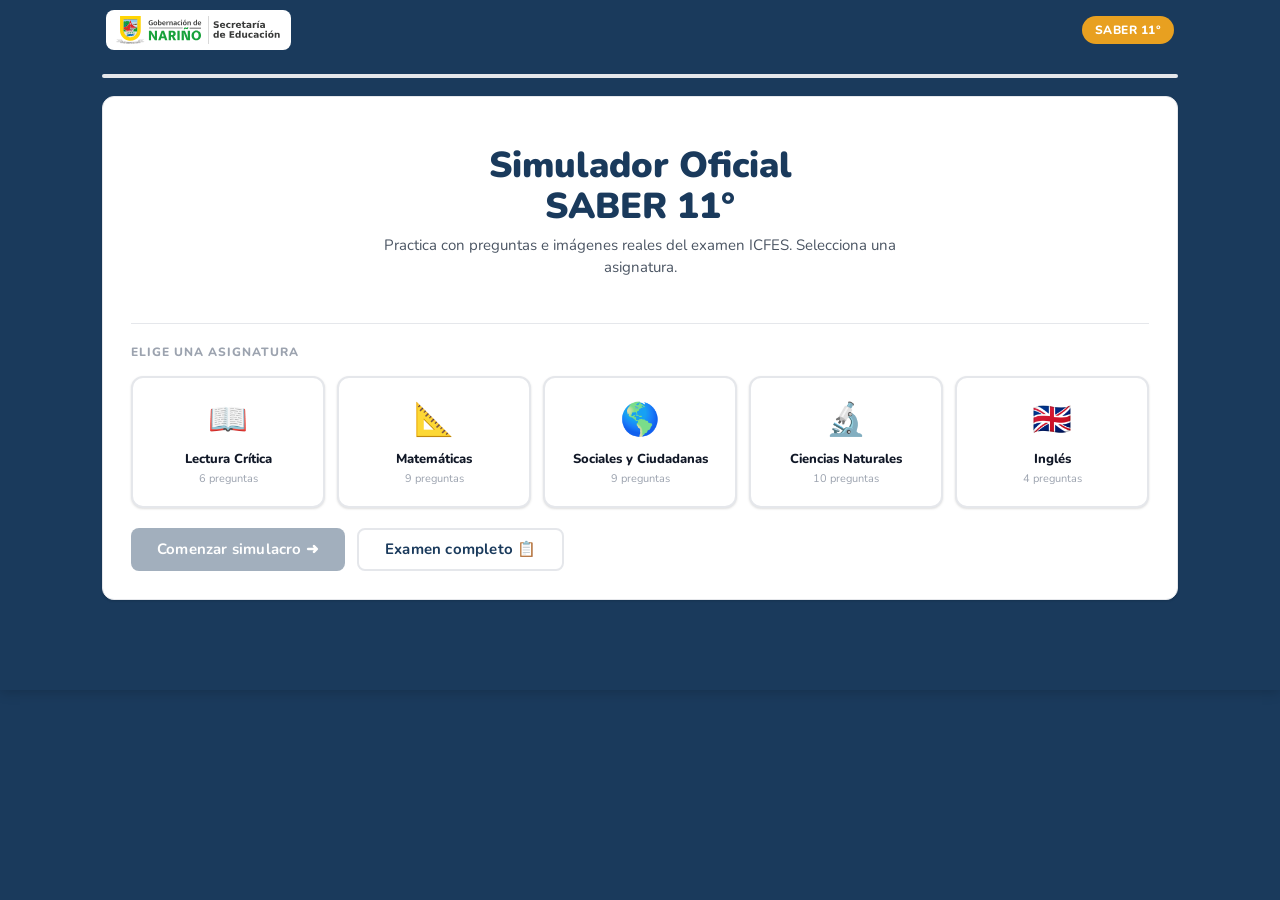
==== saber11-2017/index.html @ 158a78f6 "se adiciona landing page" ====
<!DOCTYPE html>
<html lang="es">
<head>
<meta charset="UTF-8">
<meta name="viewport" content="width=device-width,initial-scale=1.0">
<meta name="theme-color" content="#1a3a5c">
<meta name="description" content="Simulador SABER 11 - Secretaría de Educación de Nariño">
<meta name="apple-mobile-web-app-capable" content="yes">
<meta name="apple-mobile-web-app-title" content="SABER 11 Nariño">
<link rel="manifest" href="manifest.json">
<link rel="apple-touch-icon" href="icon-192.png">
<title>Simulador SABER 11° · Nariño</title>
<link rel="preconnect" href="https://fonts.googleapis.com">
<link href="https://fonts.googleapis.com/css2?family=Nunito:wght@400;600;700;800;900&family=Space+Mono:wght@400;700&display=swap" rel="stylesheet">
<style>
/* ── Variables de diseño ── */
:root{
  --bg:#f6f8fa;
  --surface:#ffffff;
  --primary:#1a3a5c;
  --primary-lt:#e8eef5;
  --accent:#e8a020;
  --accent-lt:#fef3d7;
  --green:#1e8a4a;
  --green-lt:#d4f0e2;
  --red:#c0392b;
  --red-lt:#fde8e6;
  --purple:#5b3fa0;
  --purple-lt:#ede8ff;
  --text:#111827;
  --text-2:#4b5563;
  --text-3:#9ca3af;
  --border:#e5e7eb;
  --shadow-sm:0 1px 3px rgba(0,0,0,.08),0 1px 2px rgba(0,0,0,.06);
  --shadow-md:0 4px 12px rgba(0,0,0,.08),0 2px 4px rgba(0,0,0,.05);
  --shadow-lg:0 10px 30px rgba(0,0,0,.1),0 4px 8px rgba(0,0,0,.06);
  --r:12px;--r-sm:8px;--r-lg:16px;
}
/* ── Reset & base ── */
*{box-sizing:border-box;margin:0;padding:0}
html{background:var(--primary)}
body{font-family:'Nunito',sans-serif;background:var(--primary);color:var(--text);overflow-x:hidden;-webkit-font-smoothing:antialiased;min-height:100vh}

/* ── Header / nav ── */
.top-bar{background:var(--primary);padding:0;position:sticky;top:0;z-index:100;box-shadow:0 2px 12px rgba(0,0,0,.18)}
.top-inner{display:flex;align-items:center;justify-content:space-between;padding:10px 16px;max-width:1100px;margin:0 auto}
.logo-gov{display:flex;align-items:center}
.sed-logo-wrap{background:#fff;border-radius:var(--r-sm);padding:5px 10px;display:flex;align-items:center;height:40px}
.sed-logo{height:28px;width:auto;flex-shrink:0;display:block}
@media(max-width:480px){.sed-logo{height:24px}.sed-logo-wrap{padding:4px 8px;height:36px}.escudo-icon{height:28px}}
.escudo-icon{height:36px;width:auto;flex-shrink:0;display:block}

/* ── Área principal ── */
.app{max-width:1100px;margin:0 auto;padding:14px 12px 70px}
.screen{display:none;animation:fadeUp .3s ease}
.screen.active{display:block}
@keyframes fadeUp{from{opacity:0;transform:translateY(10px)}to{opacity:1;transform:translateY(0)}}

/* ── Tarjetas ── */
.card{background:var(--surface);border-radius:var(--r);padding:16px;margin-bottom:12px;box-shadow:var(--shadow-sm);border:1px solid var(--border)}

/* Escala en pantallas grandes */
@media(min-width:768px){
  .app-inner{padding:20px 24px 80px}
  .card{padding:24px;margin-bottom:16px}
}
@media(min-width:1024px){
  .app-inner{padding:28px 32px 90px}
  .card{padding:28px;margin-bottom:20px}
}

/* ── Hero inicio ── */
.home-hero{text-align:center;padding:12px 4px 16px}
.home-hero h1{font-size:clamp(20px,4vw,36px);font-weight:900;color:var(--primary);line-height:1.15;margin-bottom:6px}
.home-hero p{color:var(--text-2);font-size:clamp(13px,1.5vw,15px);line-height:1.5;max-width:520px;margin:0 auto}

/* ── Grid materias ── */
.subject-grid{display:grid;grid-template-columns:repeat(auto-fill,minmax(140px,1fr));gap:8px;margin-bottom:16px}
.subj-card{background:var(--surface);border:2px solid var(--border);border-radius:var(--r);padding:12px 10px;text-align:center;cursor:pointer;transition:all .2s ease;box-shadow:var(--shadow-sm)}
.subj-card:hover{transform:translateY(-2px);box-shadow:var(--shadow-md);border-color:#c5cdd8}
.subj-card.active-subj{border-width:2px;transform:translateY(-2px);box-shadow:var(--shadow-md)}
.subj-icon{font-size:26px;margin-bottom:6px;display:block}
.subj-name{font-size:12px;font-weight:800;color:var(--text);line-height:1.3}
.subj-count{font-size:11px;color:var(--text-3);margin-top:3px}
.s-lc.active-subj{border-color:#7c5cbf;background:var(--purple-lt)}
.s-mat.active-subj{border-color:#1a3a5c;background:var(--primary-lt)}
.s-soc.active-subj{border-color:#c07010;background:var(--accent-lt)}
.s-cn.active-subj{border-color:#1e8a4a;background:var(--green-lt)}
.s-ing.active-subj{border-color:#c0392b;background:var(--red-lt)}
@media(min-width:768px){
  .home-hero{padding:20px 8px 24px}
  .subject-grid{grid-template-columns:repeat(5,1fr);gap:12px;margin-bottom:20px}
  .subj-card{padding:20px 14px}
  .subj-icon{font-size:32px;margin-bottom:10px}
  .subj-name{font-size:13px}
}

/* ── Botones ── */
.btn{display:inline-flex;align-items:center;gap:7px;font-family:'Nunito',sans-serif;font-size:14px;font-weight:700;padding:10px 20px;border-radius:var(--r-sm);border:none;cursor:pointer;transition:all .18s;letter-spacing:.2px;line-height:1}
.btn-primary{background:var(--primary);color:#fff;box-shadow:0 2px 8px rgba(26,58,92,.25)}
.btn-primary:hover{background:#1f4570;transform:translateY(-1px);box-shadow:0 5px 16px rgba(26,58,92,.3)}
.btn-accent{background:var(--accent);color:#fff}
.btn-accent:hover{background:#d4911a;transform:translateY(-1px)}
.btn-outline{background:var(--surface);color:var(--primary);border:2px solid var(--border)}
.btn-outline:hover{border-color:var(--primary);background:var(--primary-lt)}
.btn:disabled{opacity:.4;cursor:not-allowed;transform:none!important;box-shadow:none!important}
.actions{display:flex;gap:8px;flex-wrap:wrap;margin-top:6px}
@media(min-width:768px){
  .btn{font-size:15px;padding:12px 26px}
  .actions{gap:12px;margin-top:10px}
}
@media(max-width:500px){.btn{width:100%;justify-content:center}.actions{flex-direction:column}}

/* ── Badge ── */
.badge-saber{background:var(--accent);color:#fff;font-size:12px;font-weight:800;padding:6px 13px;border-radius:20px;white-space:nowrap;letter-spacing:.5px;border:none}

/* ── Barra de progreso ── */
.prog-wrap{background:var(--border);border-radius:4px;height:4px;margin-bottom:14px;overflow:hidden}
.prog-fill{height:100%;background:linear-gradient(90deg,var(--accent),#f7d070);border-radius:4px;transition:width .5s ease}

/* ── Stepper dots ── */
.stepper{display:flex;gap:4px;margin-bottom:14px;align-items:center}
.step-dot{flex:1;height:3px;border-radius:2px;background:var(--border);transition:all .3s}
.step-dot.done{background:var(--green)}
.step-dot.current{background:var(--accent)}

/* ── Pregunta ── */
.q-meta{display:flex;align-items:center;gap:8px;margin-bottom:10px;flex-wrap:wrap}
.q-subject-tag{font-size:10px;font-weight:800;padding:3px 10px;border-radius:20px;text-transform:uppercase;letter-spacing:.6px}
.tag-lc{background:var(--purple-lt);color:var(--purple)}
.tag-mat{background:var(--primary-lt);color:var(--primary)}
.tag-soc{background:var(--accent-lt);color:#9a6010}
.tag-cn{background:var(--green-lt);color:var(--green)}
.tag-ing{background:var(--red-lt);color:var(--red)}
.q-num{font-family:'Space Mono',monospace;font-size:11px;color:var(--text-3)}
.q-context{background:#f9fafb;border-left:3px solid var(--accent);border-radius:0 var(--r-sm) var(--r-sm) 0;padding:10px 14px;margin-bottom:12px;font-size:13px;line-height:1.6;color:var(--text)}
.q-text{font-size:15px;font-weight:700;line-height:1.5;margin-bottom:14px;color:var(--text)}
@media(min-width:768px){
  .q-meta{margin-bottom:14px}
  .q-context{padding:14px 18px;margin-bottom:16px;font-size:14px}
  .q-text{font-size:16px;margin-bottom:18px}
}

/* ── Figuras / imágenes ── */
.q-figure{margin:10px 0;text-align:center}
.q-figure img{max-width:100%;border-radius:var(--r-sm);border:1px solid var(--border);display:block;margin:0 auto;background:#fff}
.q-figure figcaption{font-size:11px;color:var(--text-3);margin-top:4px;font-style:italic}
.q-img{max-width:100%;width:100%;border-radius:var(--r-sm);border:1px solid var(--border);display:block;background:#fff}
.q-img-half{max-width:100%;width:auto;max-height:240px;border-radius:var(--r-sm);border:1px solid var(--border);margin:6px auto;display:block;background:#fff}
.img-block{text-align:center;margin:8px 0}

/* ── Opciones ── */
.opts{display:grid;gap:7px;margin-bottom:14px}
.opt{display:flex;align-items:center;gap:11px;background:var(--surface);border:2px solid var(--border);border-radius:var(--r);padding:11px 13px;cursor:pointer;transition:all .18s;text-align:left;width:100%;font-family:'Nunito',sans-serif;font-size:14px;font-weight:600;color:var(--text);line-height:1.4}
.opt:hover:not(:disabled){border-color:#93adc8;background:var(--primary-lt);transform:translateX(2px)}
.opt.selected{border-color:var(--primary);background:var(--primary-lt)}
.opt.correct{border-color:var(--green)!important;background:var(--green-lt)!important}
.opt.wrong{border-color:var(--red)!important;background:var(--red-lt)!important}
.opt:disabled{cursor:default}
.opt-letter{width:26px;height:26px;min-width:26px;border-radius:var(--r-sm);background:var(--border);display:flex;align-items:center;justify-content:center;font-family:'Space Mono',monospace;font-size:11px;font-weight:700;color:var(--text-2);transition:all .18s;flex-shrink:0}
.opt.selected .opt-letter{background:var(--primary);color:#fff}
.opt.correct .opt-letter{background:var(--green);color:#fff}
.opt.wrong .opt-letter{background:var(--red);color:#fff}
.opt-img{max-width:100%;max-height:140px;border-radius:6px;margin-top:5px;display:block}
@media(min-width:768px){
  .opts{gap:9px;margin-bottom:18px}
  .opt{padding:13px 16px;font-size:15px}
  .opt-letter{width:28px;height:28px;min-width:28px}
}

/* ── Feedback ── */
.feedback{border-radius:var(--r);padding:11px 14px;margin-bottom:12px;display:none;animation:fadeUp .3s ease}
.feedback.show{display:flex;gap:10px;align-items:flex-start}
.fb-correct{background:var(--green-lt);border:1px solid rgba(30,138,74,.25)}
.fb-wrong{background:var(--red-lt);border:1px solid rgba(192,57,43,.25)}
.fb-icon{font-size:20px;flex-shrink:0}
.fb-content h3{font-size:13px;font-weight:800;margin-bottom:2px}
.fb-correct h3{color:var(--green)}
.fb-wrong h3{color:var(--red)}
.fb-content p{font-size:12px;line-height:1.5;color:var(--text-2)}
.hint-btn{background:none;border:1px dashed rgba(232,160,32,.6);color:#b87d14;font-family:'Nunito',sans-serif;font-size:12px;font-weight:700;padding:7px 14px;border-radius:var(--r-sm);cursor:pointer;transition:all .2s;margin-bottom:10px}
.hint-btn:hover{background:rgba(232,160,32,.1);border-style:solid}
.hint-box{background:var(--accent-lt);border:1px solid rgba(232,160,32,.35);border-radius:var(--r-sm);padding:10px 13px;font-size:12px;color:#7a5010;line-height:1.5;margin-bottom:10px;display:none}
.hint-box.show{display:block;animation:fadeUp .3s ease}

/* ── Pantalla de resultados ── */
.result-header{background:var(--primary);border-radius:var(--r);padding:20px;text-align:center;color:#fff;margin-bottom:12px;position:relative;overflow:hidden}
.result-header::after{content:'';position:absolute;inset:0;background:radial-gradient(circle at 70% 20%,rgba(255,255,255,.07),transparent 60%);pointer-events:none}
.result-header h2{font-size:19px;font-weight:900;margin-bottom:4px}
.result-header p{opacity:.75;font-size:13px}
.global-score{background:rgba(255,255,255,.1);border-radius:var(--r-sm);padding:14px 20px;margin-top:12px;display:inline-block;min-width:160px;max-width:100%;border:1px solid rgba(255,255,255,.15)}
.global-score .pts{font-family:'Space Mono',monospace;font-size:clamp(28px,8vw,40px);font-weight:700;color:#fff;display:block;line-height:1;word-break:break-all}
.global-score .pts-label{font-size:10px;color:rgba(255,255,255,.65);text-transform:uppercase;letter-spacing:1.2px;margin-top:3px;display:block}
.score-table{width:100%;border-collapse:collapse;margin-bottom:0}
.score-table th{font-size:10px;text-transform:uppercase;letter-spacing:.5px;color:var(--text-3);padding:8px 10px;text-align:left;border-bottom:2px solid var(--border)}
.score-table td{padding:9px 10px;border-bottom:1px solid var(--border);font-size:13px}
.score-table tr:last-child td{border-bottom:none}
.score-bar-wrap{background:var(--border);border-radius:4px;height:6px;width:100%;overflow:hidden}
.score-bar{height:100%;border-radius:4px;transition:width 1s ease}
.level-pill{font-size:10px;font-weight:800;padding:3px 9px;border-radius:20px;display:inline-block;white-space:nowrap}
.lv1{background:var(--red-lt);color:var(--red)}
.lv2{background:var(--accent-lt);color:#8a5010}
.lv3{background:var(--green-lt);color:var(--green)}
.lv4{background:var(--primary-lt);color:var(--primary)}
.subj-result-card{background:var(--surface);border-radius:var(--r);padding:14px;margin-bottom:8px;box-shadow:var(--shadow-sm);border:1px solid var(--border);overflow:hidden}
.subj-result-header{display:flex;align-items:flex-start;gap:10px;margin-bottom:10px;flex-wrap:wrap}
.subj-result-icon{font-size:22px;flex-shrink:0}
.subj-result-title{font-size:14px;font-weight:800;color:var(--text)}
.subj-result-score{font-family:'Space Mono',monospace;font-size:20px;font-weight:700;margin-left:auto;flex-shrink:0;white-space:nowrap}
.competency-list{list-style:none;padding:0}
.competency-list li{font-size:12px;color:var(--text-2);padding:3px 0;padding-left:16px;position:relative;line-height:1.4}
.competency-list li::before{content:'✓';position:absolute;left:0;color:var(--green);font-weight:700}
.percentile-section{margin-top:8px}
.percentile-bar-wrap{position:relative;height:18px;background:var(--border);border-radius:9px;overflow:hidden;margin:5px 0}
.percentile-fill{height:100%;background:linear-gradient(90deg,var(--accent),#f7d070);border-radius:9px;transition:width 1.2s ease}
.percentile-label{font-family:'Space Mono',monospace;font-size:10px;color:var(--text-3);text-align:right;margin-top:2px}

/* ── Pantalla intro materia ── */
.subj-intro{text-align:center;padding:14px 0}
.subj-intro .big-icon{font-size:48px;display:block;margin-bottom:10px;animation:bounce 2s ease-in-out infinite}
@keyframes bounce{0%,100%{transform:translateY(0)}50%{transform:translateY(-6px)}}
.subj-intro h2{font-size:20px;font-weight:900;color:var(--primary);margin-bottom:6px}
.subj-intro p{color:var(--text-2);font-size:14px;line-height:1.55;max-width:440px;margin:0 auto 16px}
.info-chips{display:flex;gap:6px;justify-content:center;flex-wrap:wrap;margin-bottom:16px}
.chip{background:var(--bg);border:1px solid var(--border);border-radius:20px;padding:4px 11px;font-size:11px;font-weight:700;color:var(--primary)}

/* ── Modal confirmación ── */
.modal-overlay{position:fixed;inset:0;background:rgba(0,0,0,.5);z-index:10000;display:none;align-items:center;justify-content:center;padding:20px}
.modal-overlay.show{display:flex}
.modal-box{background:var(--surface);border-radius:var(--r-lg);padding:28px 24px;max-width:360px;width:100%;box-shadow:var(--shadow-lg);text-align:center;animation:fadeUp .25s ease}
.modal-box h3{font-size:18px;font-weight:900;color:var(--text);margin-bottom:8px}
.modal-box p{font-size:14px;color:var(--text-2);line-height:1.55;margin-bottom:24px}
.modal-actions{display:flex;gap:10px;justify-content:center}
.modal-actions .btn{flex:1}
.confetti-piece{position:fixed;pointer-events:none;z-index:9999;animation:confettiFall linear forwards}
@keyframes confettiFall{0%{opacity:1;transform:translateY(-10px) rotate(0deg)}100%{opacity:0;transform:translateY(100vh) rotate(720deg)}}

/* ── Responsive ── */
@media(max-width:600px){
  .subject-grid{grid-template-columns:1fr 1fr}
  .score-table td:nth-child(3){display:none}
}
@media(min-width:768px){
  .subj-intro{padding:28px 0}
  .subj-intro .big-icon{font-size:60px;margin-bottom:14px}
  .subj-intro h2{font-size:24px}
  .subj-intro p{font-size:15px;margin-bottom:24px}
  .info-chips{margin-bottom:24px}
  .result-header{padding:28px;margin-bottom:16px}
  .result-header h2{font-size:22px}
  .global-score{padding:18px 24px;margin-top:16px}
  .global-score .pts{font-size:48px}
  .subj-result-card{padding:18px;margin-bottom:12px}
  .score-table th{padding:10px 12px}
  .score-table td{padding:11px 12px;font-size:14px}
  .feedback{padding:14px 18px;margin-bottom:14px}
  .prog-wrap{margin-bottom:18px}
  .stepper{margin-bottom:18px}
}
</style>
</head>
<body>

<div class="top-bar">
  <div class="top-inner">
    <div class="logo-gov">
      <a href="../index.html" title="Volver al portal" style="text-decoration:none;display:flex"><div class="sed-logo-wrap"><svg class="sed-logo" viewBox="0 0 205.77 34.98" xmlns="http://www.w3.org/2000/svg">
  <defs id="defs961">
    <style id="style953">
      .cls-1, .cls-2, .cls-3, .cls-4, .cls-5, .cls-6, .cls-7, .cls-8, .cls-9, .cls-10, .cls-11, .cls-12, .cls-13, .cls-14, .cls-15, .cls-16, .cls-17, .cls-18, .cls-19, .cls-20, .cls-21, .cls-22, .cls-23, .cls-24, .cls-25 {
        stroke-width: 0px;
      }

      .cls-1, .cls-6, .cls-8, .cls-11, .cls-14, .cls-15, .cls-19, .cls-21, .cls-23, .cls-24 {
        fill-rule: evenodd;
      }

      .cls-1, .cls-17 {
        fill: #e5e5e4;
      }

      .cls-2, .cls-11 {
        fill: #010101;
      }

      .cls-3, .cls-14 {
        fill: #ffd504;
      }

      .cls-4 {
        fill: #e52327;
      }

      .cls-5, .cls-21 {
        fill: #714e26;
      }

      .cls-6, .cls-12 {
        fill: #18a13b;
      }

      .cls-7 {
        fill: none;
      }

      .cls-8, .cls-22 {
        fill: #eeeded;
      }

      .cls-9 {
        fill: #b3b2b2;
      }

      .cls-26 {
        clip-path: url(#clippath-1);
      }

      .cls-10 {
        fill: #3d3d3b;
      }

      .cls-13, .cls-27 {
        fill: #383938;
      }

      .cls-15 {
        fill: #fff;
      }

      .cls-28 {
        clip-path: url(#clippath);
      }

      .cls-16 {
        fill: #1e1e1c;
      }

      .cls-29 {
        isolation: isolate;
        opacity: .9;
      }

      .cls-18 {
        fill: #8fcaf0;
      }

      .cls-19 {
        fill: #dadada;
      }

      .cls-20 {
        fill: #585857;
      }

      .cls-27 {
        font-family: HindMadurai-SemiBold, 'Hind Madurai';
        font-size: 11.29px;
        font-weight: 600;
      }

      .cls-23, .cls-25 {
        fill: #0a72b9;
      }

      .cls-24 {
        fill: #996634;
      }
    </style>
    <clipPath id="clippath">
      <rect class="cls-7" x="16.5" y="10.86" width="0.090000004" height="0.1" id="rect955"></rect>
    </clipPath>
    <clipPath id="clippath-1">
      <rect class="cls-7" x="19.370001" y="10.91" width="0.090000004" height="0.1" id="rect958"></rect>
    </clipPath>
  </defs>
  <path id="rect963" class="cls-10" style="fill:#3d3d3b;stroke-width:0px" d="m 115.02,0.09 h 0.24 v 34.810001 h -0.24 z"></path>
  <g aria-label="Secretaría" transform="translate(121.21,14.86)" id="text967" class="cls-27" style="font-weight:600;font-size:11.29px;font-family:HindMadurai-SemiBold, 'Hind Madurai';fill:#383938">
    <path d="m 6.7640771,-7.9713574 v 1.7420117 Q 6.0860156,-6.5325439 5.4410303,-6.6868994 4.7960449,-6.8412549 4.2227246,-6.8412549 q -0.760752,0 -1.1245898,0.2094825 -0.3638379,0.2094824 -0.3638379,0.650498 0,0.3307617 0.2425586,0.5181934 0.2480712,0.1819189 0.8930566,0.3142236 l 0.904082,0.1819189 q 1.3726612,0.2756348 1.9514942,0.8379297 0.578833,0.5622949 0.578833,1.5986817 0,1.3616357 -0.8103662,2.02867183 -0.8048536,0.66152343 -2.4641748,0.66152343 -0.7828028,0 -1.5711182,-0.14884277 Q 1.6703467,-0.13781738 0.88203125,-0.42999023 V -2.2216162 q 0.78831545,0.4189648 1.52150385,0.63396 0.7387012,0.2094824 1.4222754,0.2094824 0.6945996,0 1.0639502,-0.2315332 0.3693506,-0.2315332 0.3693506,-0.6615235 0,-0.3858886 -0.253584,-0.5953711 Q 4.757456,-3.076084 4.0077295,-3.2414648 L 3.1863379,-3.4233838 Q 1.9514941,-3.6879932 1.3781738,-4.2668262 0.81036621,-4.8456592 0.81036621,-5.8269189 q 0,-1.2293311 0.79382809,-1.8908545 0.7938282,-0.6615234 2.2822559,-0.6615234 0.6780615,0 1.3947119,0.1047412 0.7166504,0.099228 1.482915,0.3031982 z" id="path899"></path>
    <path d="m 15.242603,-3.1036475 v 0.562295 h -4.614126 q 0.07166,0.6945996 0.501655,1.0418994 0.42999,0.3472998 1.201767,0.3472998 0.622935,0 1.273433,-0.181919 0.656011,-0.1874316 1.345098,-0.5622949 v 1.52150392 q -0.700113,0.26460937 -1.400225,0.39691406 -0.700112,0.13781738 -1.400225,0.13781738 -1.675859,0 -2.6075044,-0.84895507 -0.9261328,-0.85446779 -0.9261328,-2.39250979 0,-1.5104785 0.9095947,-2.3759716 0.9151075,-0.8654932 2.5137895,-0.8654932 1.455351,0 2.326357,0.8765185 0.876519,0.8765186 0.876519,2.3428955 z m -2.028672,-0.6560107 q 0,-0.5622949 -0.330762,-0.904082 Q 12.55792,-5.01104 12.028701,-5.01104 q -0.57332,0 -0.931645,0.325249 -0.358326,0.3197363 -0.446529,0.9261328 z" id="path901"></path>
    <path d="m 21.725532,-5.9812744 v 1.609707 q -0.402427,-0.2756347 -0.810367,-0.4079394 -0.402426,-0.1323047 -0.837929,-0.1323047 -0.826905,0 -1.289971,0.4851172 -0.457554,0.4796045 -0.457554,1.3450976 0,0.8654932 0.457554,1.3506104 0.463066,0.4796045 1.289971,0.4796045 0.463066,0 0.876518,-0.1378174 0.418965,-0.1378174 0.771778,-0.4079395 v 1.61521976 q -0.463067,0.17089355 -0.942671,0.25358398 -0.474092,0.08820312 -0.953697,0.08820312 -1.670346,0 -2.613017,-0.85446777 -0.942671,-0.85998049 -0.942671,-2.38699709 0,-1.5270166 0.942671,-2.3814843 0.942671,-0.8599805 2.613017,-0.8599805 0.485118,0 0.953697,0.088203 0.474091,0.08269 0.942671,0.2535841 z" id="path903"></path>
    <path d="m 28.015516,-4.4928467 q -0.259096,-0.1212793 -0.518193,-0.1764062 -0.253584,-0.06064 -0.512681,-0.06064 -0.760752,0 -1.174204,0.4906299 -0.407939,0.4851172 -0.407939,1.3947119 V 0 h -1.973545 v -6.1742187 h 1.973545 v 1.0143359 q 0.380376,-0.6063965 0.871005,-0.8820312 0.496143,-0.2811475 1.18523,-0.2811475 0.09923,0 0.214995,0.011025 0.115767,0.00551 0.336274,0.033076 z" id="path905"></path>
    <path d="m 35.15997,-3.1036475 v 0.562295 h -4.614126 q 0.07167,0.6945996 0.501656,1.0418994 0.42999,0.3472998 1.201767,0.3472998 0.622935,0 1.273433,-0.181919 0.656011,-0.1874316 1.345098,-0.5622949 v 1.52150392 q -0.700113,0.26460937 -1.400225,0.39691406 -0.700112,0.13781738 -1.400225,0.13781738 -1.675859,0 -2.607504,-0.84895507 -0.926133,-0.85446779 -0.926133,-2.39250979 0,-1.5104785 0.909594,-2.3759716 0.915108,-0.8654932 2.513789,-0.8654932 1.455352,0 2.326358,0.8765185 0.876518,0.8765186 0.876518,2.3428955 z m -2.028671,-0.6560107 q 0,-0.5622949 -0.330762,-0.904082 -0.325249,-0.3472998 -0.854468,-0.3472998 -0.57332,0 -0.931645,0.325249 -0.358326,0.3197363 -0.446529,0.9261328 z" id="path907"></path>
    <path d="m 38.809374,-7.9272558 v 1.7530371 h 2.034185 v 1.41125 h -2.034185 v 2.6185302 q 0,0.4299903 0.170894,0.5843457 0.170893,0.1488428 0.678061,0.1488428 h 1.014336 V 0 H 38.980268 Q 37.811576,0 37.320946,-0.48511719 36.835829,-0.97574707 36.835829,-2.1444385 v -2.6185302 h -0.98126 v -1.41125 h 0.98126 v -1.7530371 z" id="path909"></path>
    <path d="m 44.818214,-2.7783984 q -0.617422,0 -0.931646,0.2094824 -0.30871,0.2094824 -0.30871,0.6174219 0,0.3748632 0.248071,0.5898584 0.253584,0.2094824 0.700112,0.2094824 0.556782,0 0.937158,-0.3969141 0.380376,-0.4024267 0.380376,-1.0033105 v -0.2260205 z m 3.015444,-0.7442139 V 0 h -1.990083 v -0.91510742 q -0.396914,0.56229492 -0.893056,0.8213916 -0.496143,0.25358398 -1.207281,0.25358398 -0.959209,0 -1.560092,-0.55678222 -0.595371,-0.56229492 -0.595371,-1.45535154 0,-1.086001 0.744213,-1.593169 0.749727,-0.5071679 2.348409,-0.5071679 h 1.163178 V -4.106958 q 0,-0.4685791 -0.36935,-0.6835742 -0.369351,-0.2205078 -1.152154,-0.2205078 -0.63396,0 -1.179716,0.126792 -0.545757,0.126792 -1.014336,0.3803759 v -1.5049658 q 0.63396,-0.1543554 1.273432,-0.2315332 0.639473,-0.08269 1.278946,-0.08269 1.670346,0 2.409047,0.6615234 0.744214,0.6560108 0.744214,2.1389254 z" id="path911"></path>
    <path d="m 54.255945,-4.4928467 q -0.259097,-0.1212793 -0.518193,-0.1764062 -0.253584,-0.06064 -0.512681,-0.06064 -0.760752,0 -1.174204,0.4906299 -0.407939,0.4851172 -0.407939,1.3947119 V 0 h -1.973545 v -6.1742187 h 1.973545 v 1.0143359 q 0.380376,-0.6063965 0.871005,-0.8820312 0.496143,-0.2811475 1.18523,-0.2811475 0.09923,0 0.214995,0.011025 0.115767,0.00551 0.336274,0.033076 z" id="path913"></path>
    <path d="m 55.237208,-6.1742187 h 1.973545 V 0 h -1.973545 z m 1.863291,-2.8555762 h 1.560093 l -2.034185,2.0727734 h -1.080488 z" id="path915"></path>
    <path d="m 61.874492,-2.7783984 q -0.617422,0 -0.931645,0.2094824 -0.308711,0.2094824 -0.308711,0.6174219 0,0.3748632 0.248071,0.5898584 0.253584,0.2094824 0.700112,0.2094824 0.556783,0 0.937159,-0.3969141 0.380375,-0.4024267 0.380375,-1.0033105 v -0.2260205 z m 3.015445,-0.7442139 V 0 h -1.990084 v -0.91510742 q -0.396914,0.56229492 -0.893056,0.8213916 -0.496143,0.25358398 -1.20728,0.25358398 -0.959209,0 -1.560093,-0.55678222 -0.595371,-0.56229492 -0.595371,-1.45535154 0,-1.086001 0.744214,-1.593169 0.749726,-0.5071679 2.348408,-0.5071679 h 1.163178 V -4.106958 q 0,-0.4685791 -0.36935,-0.6835742 Q 62.161152,-5.01104 61.37835,-5.01104 q -0.63396,0 -1.179717,0.126792 -0.545757,0.126792 -1.014336,0.3803759 v -1.5049658 q 0.63396,-0.1543554 1.273432,-0.2315332 0.639473,-0.08269 1.278946,-0.08269 1.670346,0 2.409048,0.6615234 0.744214,0.6560108 0.744214,2.1389254 z" id="path917"></path>
  </g>
  <g aria-label="de Educación" transform="translate(121.21,27.15)" id="text971" class="cls-27" style="font-weight:600;font-size:11.29px;font-family:HindMadurai-SemiBold, 'Hind Madurai';fill:#383938">
    <path d="M 5.1488574,-5.2701367 V -8.5777539 H 7.1334277 V 0 H 5.1488574 V -0.89305664 Q 4.740918,-0.3472998 4.2502881,-0.09371582 3.7596582,0.15986816 3.1146728,0.15986816 q -1.1411279,0 -1.8743164,-0.90408202 -0.73318843,-0.90959474 -0.73318843,-2.33738284 0,-1.4277881 0.73318843,-2.3318701 0.7331885,-0.9095947 1.8743164,-0.9095947 0.6394727,0 1.1301026,0.2590967 0.4961426,0.253584 0.904082,0.7938281 z m -1.3009961,3.9967041 q 0.63396,0 0.9647217,-0.4630664 0.3362744,-0.4630664 0.3362744,-1.3450977 0,-0.8820312 -0.3362744,-1.3450976 -0.3307617,-0.4630664 -0.9647217,-0.4630664 -0.6284472,0 -0.9647217,0.4630664 -0.3307617,0.4630664 -0.3307617,1.3450976 0,0.8820313 0.3307617,1.3450977 0.3362745,0.4630664 0.9647217,0.4630664 z" id="path920"></path>
    <path d="m 15.192989,-3.1036475 v 0.562295 h -4.614126 q 0.07166,0.6945996 0.501655,1.0418994 0.42999,0.3472998 1.201767,0.3472998 0.622935,0 1.273433,-0.181919 0.656011,-0.1874316 1.345098,-0.5622949 v 1.52150392 q -0.700113,0.26460937 -1.400225,0.39691406 -0.700112,0.13781738 -1.400224,0.13781738 -1.67586,0 -2.6075054,-0.84895507 -0.9261328,-0.85446779 -0.9261328,-2.39250979 0,-1.5104785 0.9095947,-2.3759716 0.9151075,-0.8654932 2.5137895,-0.8654932 1.455351,0 2.326357,0.8765185 0.876519,0.8765186 0.876519,2.3428955 z m -2.028672,-0.6560107 q 0,-0.5622949 -0.330762,-0.904082 -0.325249,-0.3472998 -0.854468,-0.3472998 -0.57332,0 -0.931645,0.325249 -0.358325,0.3197363 -0.446529,0.9261328 z" id="path922"></path>
    <path d="m 20.705683,-8.2304541 h 5.72769 v 1.6041944 h -3.605302 v 1.5325292 h 3.390307 v 1.6041944 h -3.390307 v 1.8853418 h 3.726582 V 0 h -5.84897 z" id="path924"></path>
    <path d="m 32.530415,-5.2701367 v -3.3076172 h 1.98457 V 0 h -1.98457 v -0.89305664 q -0.40794,0.54575684 -0.898569,0.79934082 -0.49063,0.25358398 -1.135616,0.25358398 -1.141128,0 -1.874316,-0.90408202 -0.733189,-0.90959474 -0.733189,-2.33738284 0,-1.4277881 0.733189,-2.3318701 0.733188,-0.9095947 1.874316,-0.9095947 0.639473,0 1.130103,0.2590967 0.496142,0.253584 0.904082,0.7938281 z m -1.300996,3.9967041 q 0.63396,0 0.964721,-0.4630664 0.336275,-0.4630664 0.336275,-1.3450977 0,-0.8820312 -0.336275,-1.3450976 -0.330761,-0.4630664 -0.964721,-0.4630664 -0.628447,0 -0.964722,0.4630664 -0.330762,0.4630664 -0.330762,1.3450976 0,0.8820313 0.330762,1.3450977 0.336275,0.4630664 0.964722,0.4630664 z" id="path926"></path>
    <path d="m 36.3452,-2.4035351 v -3.7706836 h 1.984571 v 0.6174218 q 0,0.5016553 -0.0055,1.2624073 -0.0055,0.7552392 -0.0055,1.0088232 0,0.7442139 0.03859,1.0749756 0.03859,0.325249 0.132305,0.4740918 0.121279,0.1929443 0.314223,0.2976855 0.198457,0.1047412 0.452041,0.1047412 0.617422,0 0.970235,-0.4740918 0.352812,-0.4740918 0.352812,-1.3175341 v -3.0485205 h 1.973545 V 0 H 40.57895 v -0.89305664 q -0.446528,0.54024414 -0.948183,0.79934082 -0.496143,0.25358398 -1.097027,0.25358398 -1.069463,0 -1.631757,-0.65601074 Q 36.3452,-1.1521533 36.3452,-2.4035351 Z" id="path928"></path>
    <path d="m 49.437852,-5.9812744 v 1.609707 q -0.402427,-0.2756347 -0.810366,-0.4079394 -0.402427,-0.1323047 -0.83793,-0.1323047 -0.826904,0 -1.289971,0.4851172 -0.457553,0.4796045 -0.457553,1.3450976 0,0.8654932 0.457553,1.3506104 0.463067,0.4796045 1.289971,0.4796045 0.463066,0 0.876519,-0.1378174 0.418964,-0.1378174 0.771777,-0.4079395 v 1.61521976 q -0.463067,0.17089355 -0.942671,0.25358398 -0.474092,0.08820312 -0.953696,0.08820312 -1.670347,0 -2.613018,-0.85446777 -0.942671,-0.85998049 -0.942671,-2.38699709 0,-1.5270166 0.942671,-2.3814843 0.942671,-0.8599805 2.613018,-0.8599805 0.485117,0 0.953696,0.088203 0.474092,0.08269 0.942671,0.2535841 z" id="path930"></path>
    <path d="m 53.908649,-2.7783984 q -0.617422,0 -0.931646,0.2094824 -0.30871,0.2094824 -0.30871,0.6174219 0,0.3748632 0.248071,0.5898584 0.253584,0.2094824 0.700112,0.2094824 0.556782,0 0.937158,-0.3969141 0.380376,-0.4024267 0.380376,-1.0033105 v -0.2260205 z m 3.015444,-0.7442139 V 0 H 54.93401 v -0.91510742 q -0.396914,0.56229492 -0.893056,0.8213916 -0.496143,0.25358398 -1.207281,0.25358398 -0.959209,0 -1.560092,-0.55678222 -0.595371,-0.56229492 -0.595371,-1.45535154 0,-1.086001 0.744213,-1.593169 0.749727,-0.5071679 2.348409,-0.5071679 H 54.93401 V -4.106958 q 0,-0.4685791 -0.36935,-0.6835742 -0.369351,-0.2205078 -1.152154,-0.2205078 -0.63396,0 -1.179716,0.126792 -0.545757,0.126792 -1.014336,0.3803759 v -1.5049658 q 0.63396,-0.1543554 1.273432,-0.2315332 0.639473,-0.08269 1.278946,-0.08269 1.670346,0 2.409047,0.6615234 0.744214,0.6560108 0.744214,2.1389254 z" id="path932"></path>
    <path d="m 63.748811,-5.9812744 v 1.609707 q -0.402427,-0.2756347 -0.810366,-0.4079394 -0.402427,-0.1323047 -0.83793,-0.1323047 -0.826904,0 -1.289971,0.4851172 -0.457554,0.4796045 -0.457554,1.3450976 0,0.8654932 0.457554,1.3506104 0.463067,0.4796045 1.289971,0.4796045 0.463066,0 0.876518,-0.1378174 0.418965,-0.1378174 0.771778,-0.4079395 v 1.61521976 q -0.463067,0.17089355 -0.942671,0.25358398 -0.474092,0.08820312 -0.953696,0.08820312 -1.670347,0 -2.613018,-0.85446777 -0.942671,-0.85998049 -0.942671,-2.38699709 0,-1.5270166 0.942671,-2.3814843 0.942671,-0.8599805 2.613018,-0.8599805 0.485117,0 0.953696,0.088203 0.474092,0.08269 0.942671,0.2535841 z" id="path934"></path>
    <path d="M 65.452235,-6.1742187 H 67.42578 V 0 h -1.973545 z m 0,-2.4035352 h 1.973545 v 1.609707 h -1.973545 z" id="path936"></path>
    <path d="m 72.260413,-4.9118115 q -0.656011,0 -1.003311,0.4740918 -0.341787,0.4685791 -0.341787,1.356123 0,0.887544 0.341787,1.3616358 0.3473,0.4685791 1.003311,0.4685791 0.644985,0 0.986772,-0.4685791 0.341787,-0.4740918 0.341787,-1.3616358 0,-0.8875439 -0.341787,-1.356123 -0.341787,-0.4740918 -0.986772,-0.4740918 z m 0,-1.41125 q 1.593169,0 2.486225,0.8599805 0.898569,0.8599804 0.898569,2.3814843 0,1.5215039 -0.898569,2.3814844 -0.893056,0.85998046 -2.486225,0.85998046 -1.598682,0 -2.502764,-0.85998046 -0.898569,-0.8599805 -0.898569,-2.3814844 0,-1.5215039 0.898569,-2.3814843 0.904082,-0.8599805 2.502764,-0.8599805 z m 0.865493,-2.7067334 h 1.560093 l -2.034185,2.0727734 h -1.080488 z" id="path938"></path>
    <path d="M 83.285804,-3.7596582 V 0 h -1.98457 V -0.61190918 -2.8776269 q 0,-0.7993409 -0.03859,-1.1025391 -0.03308,-0.3031982 -0.12128,-0.4465283 -0.115766,-0.1929444 -0.314223,-0.2976856 -0.198457,-0.1102539 -0.452041,-0.1102539 -0.617422,0 -0.970235,0.4796045 -0.352812,0.4740918 -0.352812,1.3175342 V 0 h -1.973545 v -6.1742187 h 1.973545 v 0.904082 q 0.446528,-0.5402441 0.948183,-0.7938281 0.501656,-0.2590967 1.108052,-0.2590967 1.069463,0 1.620733,0.6560107 0.556782,0.6560108 0.556783,1.9073926 z" id="path940"></path>
  </g>
  <g id="g1019">
    <path class="cls-13" d="m 43.92,5.28 c 0.37,0 0.71,0.03 1,0.09 0.3,0.06 0.57,0.15 0.81,0.26 L 45.48,6.47 C 45.25,6.36 45.02,6.28 44.78,6.23 44.54,6.18 44.29,6.16 44.05,6.16 c -0.27,0 -0.53,0.04 -0.78,0.13 -0.24,0.09 -0.46,0.22 -0.65,0.41 -0.19,0.19 -0.33,0.42 -0.44,0.71 -0.11,0.29 -0.16,0.64 -0.16,1.06 0,0.74 0.16,1.3 0.49,1.69 0.33,0.39 0.8,0.59 1.41,0.59 0.38,0 0.68,-0.04 0.9,-0.13 V 9.09 h -1.07 v -0.9 h 2.2 v 3.07 c -0.26,0.11 -0.56,0.2 -0.89,0.27 -0.33,0.07 -0.71,0.1 -1.14,0.1 -0.43,0 -0.86,-0.07 -1.25,-0.21 -0.39,-0.14 -0.73,-0.34 -1.01,-0.61 -0.29,-0.27 -0.51,-0.6 -0.68,-0.99 -0.16,-0.39 -0.24,-0.85 -0.24,-1.37 0,-0.52 0.08,-0.97 0.24,-1.37 0.16,-0.4 0.39,-0.73 0.67,-1 0.28,-0.27 0.62,-0.47 1.01,-0.61 0.39,-0.14 0.81,-0.21 1.26,-0.21" id="path975"></path>
    <path class="cls-13" d="m 51.52,9.18 c 0,0.38 -0.06,0.73 -0.18,1.04 -0.12,0.31 -0.29,0.56 -0.5,0.77 -0.22,0.21 -0.47,0.37 -0.75,0.48 -0.29,0.11 -0.6,0.17 -0.93,0.17 -0.33,0 -0.64,-0.05 -0.92,-0.16 -0.28,-0.1 -0.53,-0.26 -0.74,-0.46 -0.21,-0.2 -0.37,-0.45 -0.49,-0.74 -0.12,-0.29 -0.18,-0.63 -0.18,-1.01 0,-0.38 0.06,-0.74 0.18,-1.05 0.12,-0.31 0.29,-0.57 0.5,-0.78 0.22,-0.21 0.47,-0.37 0.75,-0.48 0.29,-0.11 0.6,-0.17 0.93,-0.17 0.33,0 0.64,0.05 0.92,0.15 0.28,0.1 0.53,0.25 0.74,0.46 0.21,0.2 0.37,0.45 0.49,0.74 0.12,0.29 0.18,0.64 0.18,1.03 M 50.33,9.22 C 50.33,8.94 50.3,8.7 50.23,8.5 50.16,8.3 50.08,8.14 49.97,8.02 49.86,7.9 49.74,7.8 49.6,7.75 49.46,7.69 49.31,7.66 49.16,7.66 c -0.15,0 -0.29,0.02 -0.43,0.07 -0.14,0.05 -0.26,0.13 -0.36,0.25 -0.1,0.12 -0.19,0.28 -0.26,0.48 -0.06,0.2 -0.1,0.45 -0.1,0.75 0,0.27 0.03,0.51 0.1,0.7 0.07,0.19 0.15,0.35 0.26,0.48 0.11,0.13 0.23,0.22 0.37,0.28 0.14,0.06 0.29,0.09 0.44,0.09 0.15,0 0.29,-0.03 0.43,-0.08 0.14,-0.05 0.26,-0.14 0.37,-0.25 0.1,-0.12 0.19,-0.28 0.26,-0.47 0.06,-0.2 0.1,-0.45 0.1,-0.74" id="path977"></path>
    <path class="cls-13" d="m 56.99,9.23 c 0,0.37 -0.06,0.71 -0.17,1 -0.11,0.3 -0.26,0.55 -0.46,0.76 -0.2,0.21 -0.43,0.37 -0.69,0.48 -0.26,0.11 -0.55,0.17 -0.85,0.17 -0.3,0 -0.57,-0.04 -0.79,-0.13 -0.22,-0.09 -0.42,-0.22 -0.59,-0.4 h -0.03 l -0.09,0.43 H 52.49 V 4.57 h 1.14 v 2.77 c 0.18,-0.17 0.39,-0.3 0.62,-0.4 0.23,-0.09 0.47,-0.14 0.72,-0.14 0.62,0 1.11,0.21 1.47,0.64 0.36,0.43 0.54,1.02 0.54,1.79 m -1.19,0.02 c 0,-0.49 -0.1,-0.87 -0.3,-1.14 -0.2,-0.27 -0.48,-0.41 -0.84,-0.41 -0.2,0 -0.39,0.05 -0.56,0.15 -0.17,0.1 -0.32,0.22 -0.44,0.35 v 2.17 c 0.1,0.12 0.23,0.22 0.37,0.29 0.14,0.07 0.31,0.11 0.49,0.11 0.16,0 0.32,-0.03 0.48,-0.09 0.16,-0.06 0.29,-0.15 0.41,-0.28 0.12,-0.13 0.21,-0.29 0.28,-0.47 0.07,-0.19 0.11,-0.42 0.11,-0.69" id="path979"></path>
    <path class="cls-13" d="m 62.02,9.47 h -3.16 v 0.04 c 0,0.42 0.13,0.74 0.4,0.95 0.26,0.21 0.61,0.31 1.04,0.31 0.25,0 0.48,-0.02 0.68,-0.07 0.2,-0.05 0.39,-0.11 0.57,-0.19 l 0.23,0.81 c -0.19,0.09 -0.41,0.16 -0.67,0.22 -0.26,0.06 -0.56,0.09 -0.91,0.09 -0.35,0 -0.67,-0.05 -0.97,-0.14 -0.3,-0.09 -0.57,-0.23 -0.8,-0.43 -0.23,-0.2 -0.41,-0.44 -0.54,-0.74 -0.13,-0.3 -0.2,-0.66 -0.2,-1.08 0,-0.37 0.06,-0.7 0.17,-1 0.11,-0.3 0.27,-0.56 0.47,-0.77 0.2,-0.21 0.45,-0.38 0.73,-0.5 0.29,-0.12 0.6,-0.18 0.95,-0.18 0.62,0 1.11,0.19 1.48,0.57 0.37,0.38 0.55,0.9 0.55,1.58 V 9.47 Z M 60.84,8.67 C 60.84,8.53 60.82,8.4 60.79,8.27 60.76,8.14 60.7,8.03 60.63,7.93 60.56,7.83 60.47,7.76 60.35,7.7 60.23,7.64 60.1,7.62 59.94,7.62 c -0.29,0 -0.53,0.1 -0.72,0.29 -0.19,0.2 -0.3,0.45 -0.34,0.77 l 1.96,-0.02 z" id="path981"></path>
    <path class="cls-13" d="M 62.97,11.54 V 6.89 h 0.89 l 0.15,0.87 c 0.11,-0.27 0.29,-0.49 0.53,-0.68 0.24,-0.19 0.54,-0.28 0.9,-0.28 0.16,0 0.29,0.02 0.41,0.05 0.12,0.03 0.22,0.07 0.29,0.11 L 65.94,7.9 C 65.87,7.86 65.78,7.83 65.68,7.8 65.58,7.77 65.45,7.76 65.3,7.76 c -0.33,0 -0.61,0.11 -0.84,0.34 -0.23,0.23 -0.34,0.59 -0.34,1.09 v 2.36 h -1.14 z" id="path983"></path>
    <path class="cls-13" d="M 67.84,11.54 H 66.69 V 6.89 h 0.9 l 0.15,0.62 C 67.96,7.29 68.2,7.12 68.45,6.99 68.71,6.87 68.99,6.8 69.3,6.8 c 0.5,0 0.89,0.14 1.16,0.42 0.27,0.28 0.41,0.67 0.41,1.18 v 3.14 h -1.16 v -3 c 0,-0.25 -0.06,-0.45 -0.19,-0.6 -0.13,-0.15 -0.32,-0.23 -0.57,-0.23 -0.19,0 -0.38,0.05 -0.58,0.15 -0.2,0.1 -0.38,0.24 -0.54,0.41 v 3.28 z" id="path985"></path>
    <path class="cls-13" d="M 72.13,7.3 C 72.42,7.14 72.71,7.02 73,6.93 73.29,6.84 73.62,6.8 73.97,6.8 c 0.27,0 0.52,0.03 0.74,0.09 0.22,0.06 0.41,0.16 0.58,0.3 0.16,0.14 0.29,0.32 0.38,0.53 0.09,0.22 0.13,0.48 0.13,0.8 v 3.01 h -0.91 l -0.12,-0.49 h -0.03 c -0.33,0.39 -0.81,0.59 -1.42,0.59 -0.49,0 -0.87,-0.13 -1.14,-0.39 -0.27,-0.26 -0.41,-0.59 -0.41,-1 0,-0.26 0.06,-0.49 0.17,-0.68 0.11,-0.19 0.26,-0.35 0.45,-0.47 0.19,-0.12 0.42,-0.22 0.69,-0.28 0.27,-0.06 0.56,-0.09 0.87,-0.09 h 0.69 V 8.4 C 74.64,8.15 74.56,7.96 74.41,7.86 74.26,7.75 74.06,7.7 73.8,7.7 c -0.18,0 -0.38,0.03 -0.58,0.09 -0.21,0.06 -0.43,0.16 -0.68,0.3 z m 2.52,2.16 -0.53,0.02 c -0.43,0.01 -0.73,0.09 -0.9,0.22 -0.17,0.13 -0.25,0.29 -0.25,0.48 0,0.24 0.07,0.4 0.21,0.49 0.14,0.08 0.31,0.13 0.5,0.13 0.19,0 0.37,-0.05 0.54,-0.14 0.17,-0.09 0.31,-0.23 0.43,-0.4 z" id="path987"></path>
    <path class="cls-13" d="m 79.31,10.78 c 0.21,0 0.39,-0.02 0.55,-0.07 0.16,-0.05 0.3,-0.1 0.41,-0.16 l 0.23,0.81 c -0.14,0.07 -0.33,0.14 -0.57,0.2 -0.23,0.06 -0.49,0.09 -0.77,0.09 -0.35,0 -0.67,-0.05 -0.97,-0.15 -0.3,-0.1 -0.56,-0.25 -0.78,-0.46 -0.22,-0.2 -0.4,-0.45 -0.52,-0.75 -0.13,-0.3 -0.19,-0.65 -0.19,-1.05 0,-0.37 0.06,-0.7 0.18,-1 0.12,-0.3 0.29,-0.56 0.51,-0.77 0.22,-0.21 0.48,-0.38 0.78,-0.49 0.3,-0.11 0.64,-0.17 1,-0.17 0.2,0 0.41,0.02 0.63,0.06 0.21,0.04 0.45,0.12 0.69,0.23 L 80.25,7.92 C 80.1,7.84 79.95,7.77 79.79,7.72 79.63,7.67 79.47,7.65 79.3,7.65 78.87,7.65 78.52,7.78 78.26,8.05 78,8.31 77.87,8.7 77.87,9.2 c 0,0.29 0.04,0.54 0.13,0.74 0.09,0.2 0.2,0.37 0.33,0.49 0.14,0.12 0.29,0.21 0.46,0.26 0.17,0.05 0.35,0.08 0.52,0.08" id="path989"></path>
    <path class="cls-13" d="m 81.89,5.82 c -0.2,0 -0.36,-0.06 -0.47,-0.18 -0.11,-0.12 -0.17,-0.26 -0.17,-0.44 0,-0.18 0.06,-0.31 0.18,-0.44 0.12,-0.12 0.27,-0.18 0.47,-0.18 0.2,0 0.34,0.06 0.46,0.18 0.12,0.12 0.18,0.26 0.18,0.44 0,0.18 -0.06,0.32 -0.18,0.44 -0.12,0.12 -0.27,0.18 -0.46,0.18 m -0.58,1.07 h 1.15 v 4.65 h -1.15 z" id="path991"></path>
    <path class="cls-13" d="m 88.28,9.18 c 0,0.38 -0.06,0.73 -0.18,1.04 -0.12,0.31 -0.29,0.56 -0.5,0.77 -0.21,0.21 -0.47,0.37 -0.75,0.48 -0.29,0.11 -0.6,0.17 -0.93,0.17 -0.33,0 -0.64,-0.05 -0.92,-0.16 -0.28,-0.1 -0.53,-0.26 -0.74,-0.46 -0.21,-0.2 -0.37,-0.45 -0.49,-0.74 -0.12,-0.29 -0.18,-0.63 -0.18,-1.01 0,-0.38 0.06,-0.74 0.18,-1.05 0.12,-0.31 0.29,-0.57 0.5,-0.78 0.22,-0.21 0.47,-0.37 0.75,-0.48 0.29,-0.11 0.6,-0.17 0.93,-0.17 0.33,0 0.64,0.05 0.92,0.15 0.28,0.1 0.53,0.25 0.74,0.46 0.21,0.2 0.37,0.45 0.49,0.74 0.12,0.29 0.18,0.64 0.18,1.03 M 87.09,9.22 C 87.09,8.94 87.06,8.7 86.99,8.5 86.93,8.3 86.84,8.14 86.73,8.02 86.62,7.9 86.5,7.8 86.36,7.75 86.22,7.69 86.07,7.66 85.92,7.66 c -0.15,0 -0.29,0.02 -0.43,0.07 -0.14,0.05 -0.26,0.13 -0.36,0.25 -0.1,0.12 -0.19,0.28 -0.25,0.48 -0.06,0.2 -0.1,0.45 -0.1,0.75 0,0.27 0.03,0.51 0.1,0.7 0.07,0.19 0.15,0.35 0.26,0.48 0.11,0.13 0.23,0.22 0.37,0.28 0.14,0.06 0.29,0.09 0.44,0.09 0.15,0 0.29,-0.03 0.43,-0.08 0.14,-0.05 0.26,-0.14 0.37,-0.25 0.1,-0.12 0.19,-0.28 0.25,-0.47 0.07,-0.2 0.1,-0.45 0.1,-0.74 M 86.2,6.14 h -0.85 l 0.69,-1.41 h 1.2 z" id="path993"></path>
    <path class="cls-13" d="M 90.43,11.54 H 89.28 V 6.89 h 0.9 l 0.15,0.62 C 90.55,7.29 90.79,7.12 91.04,6.99 91.3,6.87 91.58,6.8 91.89,6.8 c 0.5,0 0.89,0.14 1.16,0.42 0.27,0.28 0.41,0.67 0.41,1.18 v 3.14 H 92.3 v -3 c 0,-0.25 -0.06,-0.45 -0.19,-0.6 -0.13,-0.15 -0.32,-0.23 -0.57,-0.23 -0.19,0 -0.38,0.05 -0.58,0.15 -0.2,0.1 -0.38,0.24 -0.54,0.41 v 3.28 z" id="path995"></path>
    <path class="cls-13" d="m 99.95,4.57 h 1.15 v 6.97 h -0.86 l -0.13,-0.51 h -0.04 c -0.15,0.18 -0.33,0.32 -0.55,0.44 -0.22,0.11 -0.49,0.17 -0.83,0.17 -0.27,0 -0.53,-0.05 -0.78,-0.16 -0.25,-0.1 -0.46,-0.26 -0.65,-0.47 -0.19,-0.21 -0.33,-0.46 -0.44,-0.76 -0.11,-0.3 -0.16,-0.65 -0.16,-1.04 0,-0.37 0.05,-0.7 0.14,-0.99 0.09,-0.3 0.23,-0.55 0.42,-0.76 0.18,-0.21 0.41,-0.38 0.67,-0.49 0.26,-0.11 0.56,-0.17 0.9,-0.17 0.23,0 0.45,0.03 0.65,0.1 0.21,0.07 0.38,0.16 0.51,0.29 z m 0,3.51 C 99.84,7.95 99.71,7.85 99.56,7.77 99.41,7.69 99.24,7.65 99.06,7.65 98.9,7.65 98.74,7.68 98.6,7.73 98.45,7.79 98.32,7.87 98.21,8 98.1,8.12 98,8.28 97.94,8.48 c -0.07,0.2 -0.1,0.43 -0.1,0.7 0,0.27 0.03,0.51 0.09,0.71 0.06,0.2 0.15,0.37 0.25,0.49 0.1,0.13 0.23,0.22 0.37,0.28 0.14,0.06 0.29,0.09 0.45,0.09 0.22,0 0.4,-0.05 0.57,-0.15 0.16,-0.1 0.3,-0.23 0.4,-0.4 V 8.06 Z" id="path997"></path>
    <path class="cls-13" d="m 106.42,9.47 h -3.16 v 0.04 c 0,0.42 0.13,0.74 0.4,0.95 0.26,0.21 0.61,0.31 1.04,0.31 0.25,0 0.48,-0.02 0.68,-0.07 0.2,-0.05 0.39,-0.11 0.57,-0.19 l 0.23,0.81 c -0.19,0.09 -0.41,0.16 -0.67,0.22 -0.26,0.06 -0.56,0.09 -0.91,0.09 -0.35,0 -0.67,-0.05 -0.97,-0.14 -0.3,-0.09 -0.57,-0.23 -0.8,-0.43 -0.23,-0.2 -0.41,-0.44 -0.54,-0.74 -0.13,-0.3 -0.2,-0.66 -0.2,-1.08 0,-0.37 0.06,-0.7 0.17,-1 0.11,-0.3 0.27,-0.56 0.47,-0.77 0.2,-0.21 0.45,-0.38 0.73,-0.5 0.29,-0.12 0.6,-0.18 0.95,-0.18 0.62,0 1.11,0.19 1.48,0.57 0.37,0.38 0.55,0.9 0.55,1.58 v 0.53 z m -1.18,-0.8 c 0,-0.14 -0.02,-0.27 -0.05,-0.4 -0.03,-0.13 -0.09,-0.24 -0.16,-0.34 -0.07,-0.1 -0.16,-0.17 -0.28,-0.23 -0.12,-0.06 -0.25,-0.08 -0.41,-0.08 -0.29,0 -0.53,0.1 -0.72,0.29 -0.19,0.2 -0.3,0.45 -0.34,0.77 l 1.96,-0.02 z" id="path999"></path>
    <path class="cls-13" d="m 83.42,14.62 v 0.02 c -0.08,0.18 -0.15,0.37 -0.2,0.57 -0.02,0.08 -0.04,0.16 -0.06,0.24 H 41.14 v -0.83 z" id="path1001"></path>
    <path class="cls-13" d="m 106.21,14.62 v 0.84 H 91.87 C 91.94,15.2 91.98,14.92 92,14.62 h 14.22 z" id="path1003"></path>
    <path class="cls-12" d="m 41.14,18.44 h 2.61 l 2.58,3.94 c 0.46,0.71 0.91,1.44 1.34,2.18 0.43,0.74 0.76,1.41 1,2.01 h 0.04 c -0.06,-0.75 -0.1,-1.5 -0.11,-2.25 -0.01,-0.75 -0.02,-1.5 -0.02,-2.25 v -3.62 h 2.61 V 30.21 H 48.58 L 45.85,26.2 C 45.4,25.54 44.99,24.87 44.62,24.18 44.25,23.5 43.93,22.77 43.67,22.01 h -0.04 c 0.06,0.78 0.1,1.54 0.11,2.26 0.01,0.72 0.02,1.46 0.02,2.2 V 30.2 H 41.15 V 18.44 Z" id="path1005"></path>
    <path class="cls-12" d="m 56.99,18.44 h 3.02 l 4.24,11.76 h -3.01 l -0.8,-2.52 h -3.96 l -0.8,2.52 h -2.97 z m 0.11,7.19 h 2.69 l -0.45,-1.42 c -0.15,-0.46 -0.3,-0.95 -0.46,-1.48 -0.16,-0.52 -0.29,-1 -0.4,-1.44 h -0.04 c -0.12,0.44 -0.27,0.91 -0.43,1.42 -0.16,0.51 -0.32,1.01 -0.47,1.49 l -0.45,1.42 z" id="path1007"></path>
    <path class="cls-12" d="m 65.82,18.44 h 4.67 c 0.67,0 1.27,0.1 1.78,0.29 0.52,0.19 0.95,0.46 1.29,0.79 0.34,0.34 0.6,0.73 0.78,1.18 0.17,0.45 0.26,0.93 0.26,1.44 0,0.51 -0.07,0.91 -0.21,1.28 -0.14,0.37 -0.33,0.69 -0.55,0.96 -0.22,0.27 -0.47,0.5 -0.73,0.67 -0.26,0.17 -0.5,0.31 -0.73,0.41 l 2.82,4.74 h -3.27 l -2.09,-4.24 h -1.18 v 4.24 h -2.84 z m 2.84,5.38 h 0.86 c 0.65,0 1.17,-0.13 1.57,-0.39 0.4,-0.26 0.6,-0.68 0.6,-1.27 0,-0.49 -0.16,-0.87 -0.49,-1.16 -0.32,-0.29 -0.79,-0.43 -1.4,-0.43 h -1.14 z" id="path1009"></path>
    <path id="rect1011" class="cls-12" style="fill:#18a13b;stroke-width:0px" d="m 76.709999,18.440001 h 2.84 v 11.76 h -2.84 z"></path>
    <path id="polygon1013" class="cls-12" style="fill:#18a13b;stroke-width:0px" d="M 92.43,30.2 H 88.32 L 85.91,24.36 84.7,20.7 h -0.08 l 0.19,4.09 v 5.41 h -2.8 V 18.44 h 4.11 l 2.5,6.07 1.12,3.36 h 0.08 l -0.19,-3.75 v -5.68 h 2.8 z"></path>
    <path class="cls-12" d="m 100.33,18.21 c 0.85,0 1.63,0.14 2.35,0.42 0.72,0.28 1.34,0.68 1.87,1.2 0.52,0.52 0.93,1.16 1.22,1.92 0.29,0.76 0.44,1.62 0.44,2.58 0,0.96 -0.15,1.77 -0.46,2.52 -0.31,0.75 -0.72,1.38 -1.25,1.91 -0.53,0.53 -1.16,0.93 -1.89,1.21 -0.73,0.28 -1.52,0.42 -2.36,0.42 -0.84,0 -1.63,-0.14 -2.35,-0.41 -0.72,-0.27 -1.34,-0.67 -1.87,-1.19 -0.52,-0.52 -0.93,-1.15 -1.22,-1.9 -0.29,-0.75 -0.44,-1.61 -0.44,-2.57 0,-0.96 0.15,-1.78 0.45,-2.53 0.3,-0.75 0.72,-1.4 1.25,-1.93 0.53,-0.54 1.17,-0.95 1.89,-1.23 0.73,-0.29 1.52,-0.43 2.36,-0.43 m -2.97,6.12 c 0,0.66 0.08,1.24 0.23,1.74 0.16,0.5 0.37,0.91 0.64,1.23 0.27,0.32 0.59,0.57 0.94,0.73 0.35,0.16 0.74,0.24 1.15,0.24 0.41,0 0.77,-0.08 1.13,-0.24 0.35,-0.16 0.66,-0.4 0.92,-0.73 0.26,-0.32 0.47,-0.73 0.62,-1.23 0.15,-0.5 0.22,-1.08 0.22,-1.74 0,-0.66 -0.08,-1.28 -0.23,-1.78 -0.16,-0.5 -0.37,-0.92 -0.64,-1.24 -0.27,-0.32 -0.59,-0.57 -0.94,-0.73 -0.35,-0.16 -0.74,-0.24 -1.15,-0.24 -0.41,0 -0.77,0.08 -1.13,0.25 -0.35,0.17 -0.66,0.42 -0.92,0.76 -0.26,0.34 -0.47,0.75 -0.62,1.25 -0.15,0.5 -0.22,1.08 -0.22,1.74" id="path1015"></path>
    <path class="cls-12" d="m 84.7,16.53 c 0,-0.31 0.04,-0.6 0.11,-0.88 0.07,-0.27 0.19,-0.51 0.34,-0.72 0.15,-0.21 0.33,-0.37 0.54,-0.49 0.21,-0.12 0.45,-0.18 0.73,-0.18 0.22,0 0.43,0.03 0.61,0.09 0.18,0.06 0.35,0.13 0.51,0.21 0.16,0.08 0.32,0.15 0.47,0.21 0.15,0.06 0.31,0.09 0.49,0.09 0.18,0 0.31,-0.06 0.4,-0.18 0.09,-0.12 0.15,-0.28 0.16,-0.49 h 1.31 c 0,0.68 -0.15,1.23 -0.45,1.62 -0.3,0.4 -0.7,0.6 -1.2,0.6 -0.24,0 -0.46,-0.03 -0.66,-0.09 -0.21,-0.06 -0.4,-0.13 -0.58,-0.21 -0.18,-0.07 -0.35,-0.14 -0.5,-0.21 -0.16,-0.06 -0.3,-0.09 -0.42,-0.09 -0.2,0 -0.34,0.07 -0.41,0.21 -0.07,0.14 -0.12,0.3 -0.13,0.49 h -1.31 z" id="path1017"></path>
  </g>
  <g id="g1843">
    <path class="cls-17" d="m 9.6,19.22 c 0.47,3.35 3.14,6.3 6.49,7.02 3.34,0.81 7.07,-0.64 8.95,-3.5 0.74,-1.05 1.17,-2.26 1.35,-3.51 L 9.59,19.21 c 0,0 0,0.01 0,0.02" id="path1021"></path>
    <path class="cls-3" d="M 30.93,16.8 V 0 H 5.06 c 0.01,6.22 -0.02,12.45 0.02,18.67 0.2,5.58 4.5,10.68 10,11.86 5.08,1.23 10.78,-0.98 13.65,-5.34 1.72,-2.44 2.35,-5.46 2.21,-8.39 m -4.54,2.42 c 0,0 0,0 0,0 0,0 0,0 0,0 -0.19,1.25 -0.61,2.46 -1.35,3.51 -1.88,2.86 -5.62,4.31 -8.95,3.5 -3.35,-0.72 -6.02,-3.66 -6.49,-7.02 0,0 0,-0.01 0,-0.02 0,0 0,0 0,0 -0.03,-0.25 -0.06,-0.5 -0.07,-0.75 0,-0.56 0,-1.15 0,-1.77 0,-0.73 0,-1.49 0,-2.26 0,-2.27 0,-9.22 0,-9.95 h 16.98 v 12.75 c 0.03,0.66 0,1.33 -0.1,1.99" id="path1023"></path>
    <path class="cls-4" d="m 22.68,16.05 c 1.41,-0.77 1.16,-1.43 3.81,-1.61 V 14.32 C 26.42,14.3 26.34,14.28 26.25,14.27 l -0.58,-0.19 c 0,0 0,0 0,0 -0.33,-0.11 -0.64,-0.22 -0.94,-0.34 0,0 -0.01,0 -0.02,0 l -0.26,-0.12 c -2.05,-0.88 -3.36,-2.1 -4.27,-3.49 l -0.05,-0.07 c 0,0 0,0 0,0 C 20.02,9.89 19.92,9.72 19.82,9.54 L 19.8,9.51 c 0,0 0,0 0,0 -0.04,-0.07 -0.08,-0.14 -0.12,-0.22 0,0 0,0 0,0 L 19.59,9.09 C 19.5,8.92 19.42,8.74 19.34,8.56 l -0.05,-0.1 c 0,0 0,0 0,0 C 19.24,8.34 19.19,8.22 19.14,8.1 L 19.02,7.83 c 0,0 0.01,0 0.02,0 C 19,7.71 18.95,7.6 18.91,7.48 v 0 c 0,0 0,0 0,0 C 18.78,7.11 18.66,6.73 18.55,6.34 18.36,5.72 18.18,5.09 18.02,4.46 H 17.96 C 17.71,5.47 17.52,6.32 17.1,7.48 v 0 c 0,0 -0.01,0.03 -0.02,0.05 -1.03,2.97 -2.83,5.59 -7.58,6.88 0,0.78 0,1.54 0,2.26 1.44,0.56 2.43,0.89 2.49,1.04 0.3,0.73 0.92,1.45 1.22,1.48 H 9.58 c 0,0 0,0 0,0.01 h 10.59 c 2,-1.26 0.45,-2.57 2.5,-3.17" id="path1025"></path>
    <path id="polygon1027" class="cls-4" style="fill:#e52327;stroke-width:0px" d="m 24.63,19.22 h 1.76 z"></path>
    <path class="cls-18" d="m 17.12,7.49 v 0 c 0.42,-1.16 0.61,-2.01 0.86,-3.02 h -0.02 c -0.24,0.96 -0.47,1.91 -0.79,2.85 -0.02,0.05 -0.04,0.11 -0.06,0.17" id="path1029"></path>
    <path class="cls-18" d="m 10.15,6.98 0.59,-0.23 0.45,-0.31 0.31,-0.03 0.11,0.11 0.42,0.26 0.44,0.27 1.31,0.44 H 17.1 C 17.12,7.43 17.14,7.37 17.16,7.32 17.48,6.38 17.71,5.43 17.95,4.47 H 9.5 c 0,0.88 0,1.83 0,2.84 h 0.01 c 0,0 0.62,-0.32 0.62,-0.32 z" id="path1031"></path>
    <path class="cls-25" d="m 21.26,10.05 c 0.33,0 0.32,0.11 0.62,0.11 0.3,0 0.32,-0.11 0.62,-0.11 0.28,0 0.29,0.11 0.6,0.11 0.31,0 0.3,-0.11 0.62,-0.11 0.32,0 0.3,0.11 0.6,0.11 0.3,0 0.34,-0.11 0.62,-0.11 0.28,0 0.32,0.11 0.62,0.11 0.3,0 0.32,-0.11 0.6,-0.11 0.15,0 0.24,0.04 0.33,0.07 V 9.86 C 26.4,9.83 26.32,9.8 26.16,9.8 c -0.26,0 -0.26,0.11 -0.6,0.11 -0.34,0 -0.33,-0.11 -0.62,-0.11 -0.29,0 -0.3,0.11 -0.62,0.11 -0.32,0 -0.3,-0.11 -0.6,-0.11 -0.3,0 -0.29,0.11 -0.62,0.11 -0.33,0 -0.32,-0.11 -0.6,-0.11 -0.28,0 -0.3,0.11 -0.62,0.11 -0.32,0 -0.29,-0.11 -0.62,-0.11 -0.3,0 -0.29,0.11 -0.6,0.11 -0.31,0 -0.28,-0.11 -0.62,-0.11 H 19.99 L 19.84,9.55 c 0.1,0.18 0.2,0.35 0.31,0.52 0.21,0.01 0.27,0.09 0.51,0.09 0.26,0 0.28,-0.11 0.6,-0.11" id="path1033"></path>
    <path class="cls-25" d="m 24.94,13.41 c 0.26,0 0.32,0.12 0.62,0.12 0.3,0 0.32,-0.12 0.6,-0.12 0.16,0 0.24,0.04 0.33,0.06 V 13.2 c -0.1,-0.03 -0.19,-0.05 -0.33,-0.05 -0.26,0 -0.26,0.11 -0.6,0.11 -0.34,0 -0.33,-0.11 -0.62,-0.11 -0.29,0 -0.3,0.11 -0.62,0.11 -0.32,0 -0.3,-0.11 -0.6,-0.11 -0.07,0 -0.13,0.01 -0.17,0.01 l -0.35,-0.2 c 0.2,-0.01 0.25,-0.11 0.53,-0.11 0.3,0 0.3,0.11 0.6,0.11 0.3,0 0.34,-0.11 0.62,-0.11 0.28,0 0.32,0.11 0.62,0.11 0.3,0 0.32,-0.11 0.6,-0.11 0.14,0 0.24,0.03 0.33,0.05 v -0.26 c -0.09,-0.03 -0.18,-0.06 -0.33,-0.06 -0.26,0 -0.26,0.11 -0.6,0.11 -0.34,0 -0.33,-0.11 -0.62,-0.11 -0.29,0 -0.3,0.11 -0.62,0.11 -0.32,0 -0.3,-0.11 -0.6,-0.11 -0.3,0 -0.29,0.11 -0.62,0.11 -0.24,0 -0.32,-0.05 -0.47,-0.09 l -0.38,-0.27 c 0.07,-0.01 0.14,-0.04 0.25,-0.04 0.28,0 0.29,0.11 0.6,0.11 0.31,0 0.3,-0.11 0.62,-0.11 0.32,0 0.3,0.11 0.6,0.11 0.3,0 0.34,-0.11 0.62,-0.11 0.28,0 0.32,0.11 0.62,0.11 0.3,0 0.32,-0.11 0.6,-0.11 0.16,0 0.24,0.04 0.33,0.06 v -0.26 c -0.09,-0.03 -0.18,-0.06 -0.33,-0.06 -0.26,0 -0.26,0.11 -0.6,0.11 -0.34,0 -0.33,-0.11 -0.62,-0.11 -0.29,0 -0.3,0.11 -0.62,0.11 -0.32,0 -0.3,-0.11 -0.6,-0.11 -0.3,0 -0.29,0.11 -0.62,0.11 -0.33,0 -0.32,-0.11 -0.6,-0.11 -0.25,0 -0.29,0.07 -0.49,0.09 L 21.63,11.8 c 0.07,0.03 0.14,0.04 0.26,0.04 0.29,0 0.32,-0.11 0.62,-0.11 0.28,0 0.29,0.11 0.6,0.11 0.31,0 0.3,-0.11 0.62,-0.11 0.32,0 0.3,0.11 0.6,0.11 0.3,0 0.34,-0.11 0.62,-0.11 0.28,0 0.32,0.11 0.62,0.11 0.3,0 0.32,-0.11 0.6,-0.11 0.15,0 0.24,0.03 0.33,0.06 v -0.28 c -0.1,-0.03 -0.19,-0.06 -0.33,-0.06 -0.26,0 -0.26,0.11 -0.6,0.11 -0.34,0 -0.33,-0.11 -0.62,-0.11 -0.29,0 -0.3,0.11 -0.62,0.11 -0.32,0 -0.3,-0.11 -0.6,-0.11 -0.3,0 -0.29,0.11 -0.62,0.11 -0.33,0 -0.32,-0.11 -0.6,-0.11 -0.28,0 -0.3,0.11 -0.62,0.11 -0.32,0 -0.29,-0.11 -0.62,-0.11 l -0.24,-0.27 c 0.05,-0.01 0.13,-0.03 0.24,-0.03 0.33,0 0.32,0.12 0.62,0.12 0.3,0 0.32,-0.12 0.62,-0.12 0.28,0 0.29,0.12 0.6,0.12 0.31,0 0.3,-0.12 0.62,-0.12 0.32,0 0.3,0.12 0.6,0.12 0.3,0 0.34,-0.12 0.62,-0.12 0.28,0 0.32,0.12 0.62,0.12 0.3,0 0.32,-0.12 0.6,-0.12 0.15,0 0.24,0.04 0.33,0.06 v -0.25 c -0.09,-0.04 -0.18,-0.07 -0.33,-0.07 -0.26,0 -0.26,0.11 -0.6,0.11 -0.34,0 -0.33,-0.11 -0.62,-0.11 -0.29,0 -0.3,0.11 -0.62,0.11 -0.32,0 -0.3,-0.11 -0.6,-0.11 -0.3,0 -0.29,0.11 -0.62,0.11 -0.33,0 -0.32,-0.11 -0.6,-0.11 -0.28,0 -0.3,0.11 -0.62,0.11 -0.32,0 -0.29,-0.11 -0.62,-0.11 -0.21,0 -0.29,0.05 -0.42,0.09 L 20.64,10.7 h 0.03 c 0.26,0 0.28,-0.11 0.6,-0.11 0.32,0 0.32,0.11 0.62,0.11 0.3,0 0.32,-0.11 0.62,-0.11 0.28,0 0.29,0.11 0.6,0.11 0.31,0 0.3,-0.11 0.62,-0.11 0.32,0 0.3,0.11 0.6,0.11 0.3,0 0.34,-0.11 0.62,-0.11 0.28,0 0.32,0.11 0.62,0.11 0.3,0 0.32,-0.11 0.6,-0.11 0.15,0 0.24,0.04 0.33,0.07 V 10.4 c -0.09,-0.04 -0.18,-0.07 -0.33,-0.07 -0.26,0 -0.26,0.11 -0.6,0.11 -0.34,0 -0.33,-0.11 -0.62,-0.11 -0.29,0 -0.3,0.11 -0.62,0.11 -0.32,0 -0.3,-0.11 -0.6,-0.11 -0.3,0 -0.29,0.11 -0.62,0.11 -0.33,0 -0.32,-0.11 -0.6,-0.11 -0.28,0 -0.3,0.11 -0.62,0.11 -0.32,0 -0.29,-0.11 -0.62,-0.11 -0.3,0 -0.29,0.11 -0.6,0.11 -0.12,0 -0.2,-0.01 -0.26,-0.03 l -0.2,-0.3 c 0.91,1.4 2.22,2.61 4.27,3.49 L 24.3,13.52 c 0.32,0 0.38,-0.13 0.66,-0.13" id="path1035"></path>
    <path class="cls-25" d="M 18.93,7.48 C 18.8,7.11 18.68,6.73 18.57,6.34 18.68,6.72 18.8,7.1 18.93,7.48" id="path1037"></path>
    <path class="cls-25" d="M 26.49,14.02 V 13.76 C 26.4,13.73 26.31,13.7 26.16,13.7 c -0.26,0 -0.26,0.11 -0.6,0.11 -0.34,0 -0.33,-0.11 -0.62,-0.11 -0.06,0 -0.14,0.02 -0.19,0.04 0.3,0.12 0.61,0.23 0.94,0.34 0.15,-0.03 0.26,-0.12 0.48,-0.12 0.15,0 0.24,0.04 0.33,0.06" id="path1039"></path>
    <path class="cls-25" d="m 20.66,9.6 c 0.26,0 0.28,-0.11 0.6,-0.11 0.32,0 0.32,0.11 0.62,0.11 0.3,0 0.32,-0.11 0.62,-0.11 0.28,0 0.29,0.11 0.6,0.11 0.31,0 0.3,-0.11 0.62,-0.11 0.32,0 0.3,0.11 0.6,0.11 0.3,0 0.34,-0.11 0.62,-0.11 0.28,0 0.32,0.11 0.62,0.11 0.3,0 0.32,-0.11 0.6,-0.11 0.16,0 0.24,0.04 0.33,0.06 V 9.28 C 26.4,9.25 26.32,9.22 26.16,9.22 c -0.26,0 -0.26,0.11 -0.6,0.11 -0.34,0 -0.33,-0.11 -0.62,-0.11 -0.29,0 -0.3,0.11 -0.62,0.11 -0.32,0 -0.3,-0.11 -0.6,-0.11 -0.3,0 -0.29,0.11 -0.62,0.11 -0.33,0 -0.32,-0.11 -0.6,-0.11 -0.28,0 -0.3,0.11 -0.62,0.11 -0.32,0 -0.29,-0.11 -0.62,-0.11 -0.3,0 -0.29,0.11 -0.6,0.11 -0.31,0 -0.28,-0.11 -0.62,-0.11 -0.17,0 -0.25,0.03 -0.34,0.07 0.04,0.07 0.08,0.14 0.12,0.22 0.05,-0.01 0.14,-0.01 0.22,-0.01 0.33,0 0.33,0.11 0.62,0.11" id="path1041"></path>
    <path class="cls-25" d="m 19.06,7.84 c 0.13,0.03 0.19,0.08 0.38,0.08 0.24,0 0.3,-0.11 0.6,-0.11 0.33,0 0.33,0.11 0.62,0.11 0.26,0 0.28,-0.11 0.6,-0.11 0.32,0 0.32,0.11 0.62,0.11 0.3,0 0.32,-0.11 0.62,-0.11 0.28,0 0.29,0.11 0.6,0.11 0.31,0 0.3,-0.11 0.62,-0.11 0.32,0 0.3,0.11 0.6,0.11 0.3,0 0.34,-0.11 0.62,-0.11 0.28,0 0.32,0.11 0.62,0.11 0.3,0 0.32,-0.11 0.6,-0.11 0.16,0 0.24,0.04 0.33,0.06 V 7.49 h -7.56 c 0.04,0.12 0.08,0.23 0.13,0.35" id="path1043"></path>
    <path class="cls-25" d="m 20.04,8.37 c 0.33,0 0.33,0.11 0.62,0.11 0.26,0 0.28,-0.11 0.6,-0.11 0.32,0 0.32,0.11 0.62,0.11 0.3,0 0.32,-0.11 0.62,-0.11 0.28,0 0.29,0.11 0.6,0.11 0.31,0 0.3,-0.11 0.62,-0.11 0.32,0 0.3,0.11 0.6,0.11 0.3,0 0.34,-0.11 0.62,-0.11 0.28,0 0.32,0.11 0.62,0.11 0.3,0 0.32,-0.11 0.6,-0.11 0.16,0 0.24,0.04 0.33,0.06 V 8.16 C 26.4,8.13 26.32,8.1 26.16,8.1 c -0.26,0 -0.26,0.11 -0.6,0.11 -0.34,0 -0.33,-0.11 -0.62,-0.11 -0.29,0 -0.3,0.11 -0.62,0.11 -0.32,0 -0.3,-0.11 -0.6,-0.11 -0.3,0 -0.29,0.11 -0.62,0.11 -0.33,0 -0.32,-0.11 -0.6,-0.11 -0.28,0 -0.3,0.11 -0.62,0.11 -0.32,0 -0.29,-0.11 -0.62,-0.11 -0.3,0 -0.29,0.11 -0.6,0.11 -0.31,0 -0.28,-0.11 -0.62,-0.11 -0.32,0 -0.33,0.11 -0.6,0.11 -0.13,0 -0.17,-0.03 -0.25,-0.05 L 19.17,8.11 c 0.05,0.12 0.1,0.24 0.15,0.36 0.04,0.01 0.07,0.01 0.12,0.01 0.24,0 0.3,-0.11 0.6,-0.11" id="path1045"></path>
    <path class="cls-25" d="m 20.04,8.93 c 0.33,0 0.33,0.11 0.62,0.11 0.26,0 0.28,-0.11 0.6,-0.11 0.32,0 0.32,0.11 0.62,0.11 0.3,0 0.32,-0.11 0.62,-0.11 0.28,0 0.29,0.11 0.6,0.11 0.31,0 0.3,-0.11 0.62,-0.11 0.32,0 0.3,0.11 0.6,0.11 0.3,0 0.34,-0.11 0.62,-0.11 0.28,0 0.32,0.11 0.62,0.11 0.3,0 0.32,-0.11 0.6,-0.11 0.16,0 0.24,0.04 0.33,0.06 V 8.73 C 26.4,8.7 26.32,8.67 26.16,8.67 c -0.26,0 -0.26,0.11 -0.6,0.11 -0.34,0 -0.33,-0.11 -0.62,-0.11 -0.29,0 -0.3,0.11 -0.62,0.11 -0.32,0 -0.3,-0.11 -0.6,-0.11 -0.3,0 -0.29,0.11 -0.62,0.11 -0.33,0 -0.32,-0.11 -0.6,-0.11 -0.28,0 -0.3,0.11 -0.62,0.11 -0.32,0 -0.29,-0.11 -0.62,-0.11 -0.3,0 -0.29,0.11 -0.6,0.11 -0.31,0 -0.28,-0.11 -0.62,-0.11 -0.32,0 -0.3,0.11 -0.58,0.11 L 19.35,8.57 c 0.08,0.18 0.16,0.35 0.25,0.53 L 19.56,9.03 C 19.69,9 19.8,8.94 20.03,8.94" id="path1047"></path>
    <path class="cls-22" d="m 19.7,9.29 c 0,0 0,0 0,0 C 19.67,9.23 19.63,9.16 19.6,9.1 l 0.09,0.2 z" id="path1049"></path>
    <path class="cls-22" d="m 20.66,9.33 c 0.32,0 0.3,-0.11 0.6,-0.11 0.33,0 0.32,0.11 0.62,0.11 0.3,0 0.32,-0.11 0.62,-0.11 0.3,0 0.29,0.11 0.6,0.11 0.31,0 0.33,-0.11 0.62,-0.11 0.29,0 0.29,0.11 0.6,0.11 0.31,0 0.34,-0.11 0.62,-0.11 0.28,0 0.28,0.11 0.62,0.11 0.34,0 0.34,-0.11 0.6,-0.11 0.16,0 0.24,0.04 0.33,0.06 V 8.98 C 26.4,8.95 26.32,8.92 26.16,8.92 c -0.29,0 -0.32,0.11 -0.6,0.11 -0.28,0 -0.35,-0.11 -0.62,-0.11 -0.28,0 -0.3,0.11 -0.62,0.11 -0.32,0 -0.3,-0.11 -0.6,-0.11 -0.3,0 -0.32,0.11 -0.62,0.11 -0.3,0 -0.33,-0.11 -0.6,-0.11 -0.3,0 -0.33,0.11 -0.62,0.11 -0.29,0 -0.29,-0.11 -0.62,-0.11 -0.33,0 -0.34,0.11 -0.6,0.11 -0.29,0 -0.29,-0.11 -0.62,-0.11 -0.24,0 -0.34,0.07 -0.47,0.09 l 0.04,0.07 c 0.03,0.06 0.06,0.13 0.1,0.19 0.09,-0.04 0.17,-0.07 0.34,-0.07 0.34,0 0.32,0.11 0.62,0.11" id="path1051"></path>
    <path class="cls-22" d="m 19.04,7.83 0.12,0.27 c -0.03,-0.09 -0.07,-0.18 -0.1,-0.27 0,0 -0.01,0 -0.02,0" id="path1053"></path>
    <path class="cls-22" d="m 19.43,8.21 c 0.28,0 0.29,-0.11 0.6,-0.11 0.34,0 0.32,0.11 0.62,0.11 0.3,0 0.3,-0.11 0.6,-0.11 0.33,0 0.32,0.11 0.62,0.11 0.3,0 0.32,-0.11 0.62,-0.11 0.3,0 0.29,0.11 0.6,0.11 0.31,0 0.33,-0.11 0.62,-0.11 0.29,0 0.29,0.11 0.6,0.11 0.31,0 0.34,-0.11 0.62,-0.11 0.28,0 0.28,0.11 0.62,0.11 0.34,0 0.34,-0.11 0.6,-0.11 0.16,0 0.24,0.04 0.33,0.06 V 7.86 C 26.39,7.83 26.31,7.8 26.15,7.8 c -0.29,0 -0.32,0.11 -0.6,0.11 -0.28,0 -0.35,-0.11 -0.62,-0.11 -0.28,0 -0.3,0.11 -0.62,0.11 -0.32,0 -0.3,-0.11 -0.6,-0.11 -0.3,0 -0.32,0.11 -0.62,0.11 -0.3,0 -0.33,-0.11 -0.6,-0.11 -0.3,0 -0.33,0.11 -0.62,0.11 -0.29,0 -0.29,-0.11 -0.62,-0.11 -0.33,0 -0.34,0.11 -0.6,0.11 -0.29,0 -0.29,-0.11 -0.62,-0.11 -0.3,0 -0.37,0.11 -0.6,0.11 -0.19,0 -0.25,-0.05 -0.38,-0.08 0.03,0.09 0.07,0.18 0.1,0.27 l 0.02,0.05 c 0.08,0.03 0.12,0.05 0.25,0.05" id="path1055"></path>
    <path class="cls-22" d="m 19.3,8.47 0.05,0.1 c 0,0 -0.03,-0.07 -0.04,-0.1 0,0 0,0 0,0" id="path1057"></path>
    <path class="cls-22" d="m 20.04,8.67 c 0.34,0 0.32,0.11 0.62,0.11 0.3,0 0.3,-0.11 0.6,-0.11 0.33,0 0.32,0.11 0.62,0.11 0.3,0 0.32,-0.11 0.62,-0.11 0.3,0 0.29,0.11 0.6,0.11 0.31,0 0.33,-0.11 0.62,-0.11 0.29,0 0.29,0.11 0.6,0.11 0.31,0 0.34,-0.11 0.62,-0.11 0.28,0 0.28,0.11 0.62,0.11 0.34,0 0.34,-0.11 0.6,-0.11 0.16,0 0.24,0.04 0.33,0.06 V 8.43 C 26.4,8.4 26.32,8.37 26.16,8.37 c -0.29,0 -0.32,0.11 -0.6,0.11 -0.28,0 -0.35,-0.11 -0.62,-0.11 -0.28,0 -0.3,0.11 -0.62,0.11 -0.32,0 -0.3,-0.11 -0.6,-0.11 -0.3,0 -0.32,0.11 -0.62,0.11 -0.3,0 -0.33,-0.11 -0.6,-0.11 -0.3,0 -0.33,0.11 -0.62,0.11 -0.29,0 -0.29,-0.11 -0.62,-0.11 -0.33,0 -0.34,0.11 -0.6,0.11 -0.29,0 -0.29,-0.11 -0.62,-0.11 -0.3,0 -0.37,0.11 -0.6,0.11 -0.05,0 -0.09,0 -0.12,-0.01 0.01,0.03 0.03,0.07 0.04,0.1 l 0.11,0.21 c 0.28,0 0.26,-0.11 0.58,-0.11" id="path1059"></path>
    <path class="cls-22" d="m 20.14,10.06 0.05,0.07 c 0,0 -0.03,-0.05 -0.04,-0.07 0,0 0,0 0,0" id="path1061"></path>
    <path class="cls-22" d="m 20.66,10.45 c 0.32,0 0.3,-0.11 0.6,-0.11 0.33,0 0.32,0.11 0.62,0.11 0.3,0 0.32,-0.11 0.62,-0.11 0.3,0 0.29,0.11 0.6,0.11 0.31,0 0.33,-0.11 0.62,-0.11 0.29,0 0.29,0.11 0.6,0.11 0.31,0 0.34,-0.11 0.62,-0.11 0.28,0 0.28,0.11 0.62,0.11 0.34,0 0.34,-0.11 0.6,-0.11 0.15,0 0.24,0.04 0.33,0.07 v -0.3 c -0.09,-0.04 -0.18,-0.07 -0.33,-0.07 -0.29,0 -0.32,0.11 -0.6,0.11 -0.28,0 -0.35,-0.11 -0.62,-0.11 -0.28,0 -0.3,0.11 -0.62,0.11 -0.32,0 -0.3,-0.11 -0.6,-0.11 -0.3,0 -0.32,0.11 -0.62,0.11 -0.3,0 -0.33,-0.11 -0.6,-0.11 -0.3,0 -0.33,0.11 -0.62,0.11 -0.29,0 -0.29,-0.11 -0.62,-0.11 -0.33,0 -0.34,0.11 -0.6,0.11 -0.24,0 -0.3,-0.08 -0.51,-0.09 0.01,0.02 0.03,0.05 0.04,0.07 l 0.2,0.3 c 0.07,0.01 0.14,0.03 0.26,0.03" id="path1063"></path>
    <path class="cls-22" d="m 19.81,9.51 0.02,0.03 c 0,0 -0.01,-0.02 -0.02,-0.03 0,0 0,0 0,0" id="path1065"></path>
    <path class="cls-22" d="m 20.04,9.79 c 0.34,0 0.32,0.11 0.62,0.11 0.3,0 0.3,-0.11 0.6,-0.11 0.33,0 0.32,0.11 0.62,0.11 0.3,0 0.32,-0.11 0.62,-0.11 0.3,0 0.29,0.11 0.6,0.11 0.31,0 0.33,-0.11 0.62,-0.11 0.29,0 0.29,0.11 0.6,0.11 0.31,0 0.34,-0.11 0.62,-0.11 0.28,0 0.28,0.11 0.62,0.11 0.34,0 0.34,-0.11 0.6,-0.11 0.16,0 0.24,0.04 0.33,0.06 V 9.55 C 26.4,9.52 26.32,9.49 26.16,9.49 c -0.29,0 -0.32,0.11 -0.6,0.11 -0.28,0 -0.35,-0.11 -0.62,-0.11 -0.28,0 -0.3,0.11 -0.62,0.11 -0.32,0 -0.3,-0.11 -0.6,-0.11 -0.3,0 -0.32,0.11 -0.62,0.11 -0.3,0 -0.33,-0.11 -0.6,-0.11 -0.3,0 -0.33,0.11 -0.62,0.11 -0.29,0 -0.29,-0.11 -0.62,-0.11 -0.33,0 -0.34,0.11 -0.6,0.11 -0.29,0 -0.29,-0.11 -0.62,-0.11 -0.08,0 -0.17,0 -0.22,0.01 0,0.01 0.01,0.02 0.02,0.03 l 0.15,0.25 h 0.05 z" id="path1067"></path>
    <path class="cls-22" d="m 26.16,11.15 c -0.29,0 -0.32,0.12 -0.6,0.12 -0.28,0 -0.35,-0.12 -0.62,-0.12 -0.28,0 -0.3,0.12 -0.62,0.12 -0.32,0 -0.3,-0.12 -0.6,-0.12 -0.3,0 -0.32,0.12 -0.62,0.12 -0.3,0 -0.33,-0.12 -0.6,-0.12 -0.3,0 -0.33,0.12 -0.62,0.12 -0.29,0 -0.29,-0.12 -0.62,-0.12 -0.11,0 -0.18,0.01 -0.24,0.03 l 0.24,0.27 c 0.33,0 0.32,0.11 0.62,0.11 0.3,0 0.32,-0.11 0.62,-0.11 0.3,0 0.29,0.11 0.6,0.11 0.31,0 0.33,-0.11 0.62,-0.11 0.29,0 0.29,0.11 0.6,0.11 0.31,0 0.34,-0.11 0.62,-0.11 0.28,0 0.28,0.11 0.62,0.11 0.34,0 0.34,-0.11 0.6,-0.11 0.14,0 0.24,0.03 0.33,0.06 V 11.22 C 26.4,11.19 26.31,11.16 26.16,11.16" id="path1069"></path>
    <path class="cls-22" d="m 26.16,10.6 c -0.29,0 -0.32,0.11 -0.6,0.11 -0.28,0 -0.35,-0.11 -0.62,-0.11 -0.28,0 -0.3,0.11 -0.62,0.11 -0.32,0 -0.3,-0.11 -0.6,-0.11 -0.3,0 -0.32,0.11 -0.62,0.11 -0.3,0 -0.33,-0.11 -0.6,-0.11 -0.3,0 -0.33,0.11 -0.62,0.11 -0.29,0 -0.29,-0.11 -0.62,-0.11 -0.33,0 -0.34,0.11 -0.6,0.11 h -0.03 l 0.21,0.28 c 0.13,-0.04 0.21,-0.09 0.42,-0.09 0.33,0 0.32,0.11 0.62,0.11 0.3,0 0.32,-0.11 0.62,-0.11 0.3,0 0.29,0.11 0.6,0.11 0.31,0 0.33,-0.11 0.62,-0.11 0.29,0 0.29,0.11 0.6,0.11 0.31,0 0.34,-0.11 0.62,-0.11 0.28,0 0.28,0.11 0.62,0.11 0.34,0 0.34,-0.11 0.6,-0.11 0.15,0 0.24,0.04 0.33,0.07 v -0.3 C 26.4,10.63 26.31,10.6 26.16,10.6" id="path1071"></path>
    <path class="cls-22" d="m 26.16,12.29 c -0.29,0 -0.32,0.11 -0.6,0.11 -0.28,0 -0.35,-0.11 -0.62,-0.11 -0.28,0 -0.3,0.11 -0.62,0.11 -0.32,0 -0.3,-0.11 -0.6,-0.11 -0.3,0 -0.32,0.11 -0.62,0.11 -0.3,0 -0.33,-0.11 -0.6,-0.11 -0.11,0 -0.18,0.03 -0.25,0.04 l 0.38,0.27 c 0.16,0.04 0.24,0.09 0.47,0.09 0.33,0 0.33,-0.11 0.62,-0.11 0.29,0 0.29,0.11 0.6,0.11 0.31,0 0.34,-0.11 0.62,-0.11 0.28,0 0.28,0.11 0.62,0.11 0.34,0 0.34,-0.11 0.6,-0.11 0.15,0 0.24,0.04 0.33,0.06 v -0.3 C 26.4,12.31 26.32,12.28 26.16,12.28" id="path1073"></path>
    <path class="cls-22" d="m 26.16,11.73 c -0.29,0 -0.32,0.11 -0.6,0.11 -0.28,0 -0.35,-0.11 -0.62,-0.11 -0.28,0 -0.3,0.11 -0.62,0.11 -0.32,0 -0.3,-0.11 -0.6,-0.11 -0.3,0 -0.32,0.11 -0.62,0.11 -0.3,0 -0.33,-0.11 -0.6,-0.11 -0.3,0 -0.33,0.11 -0.62,0.11 -0.12,0 -0.2,-0.01 -0.26,-0.04 l 0.39,0.32 c 0.2,-0.03 0.24,-0.09 0.49,-0.09 0.29,0 0.29,0.11 0.6,0.11 0.31,0 0.33,-0.11 0.62,-0.11 0.29,0 0.29,0.11 0.6,0.11 0.31,0 0.34,-0.11 0.62,-0.11 0.28,0 0.28,0.11 0.62,0.11 0.34,0 0.34,-0.11 0.6,-0.11 0.15,0 0.24,0.03 0.33,0.06 v -0.3 C 26.4,11.76 26.31,11.73 26.16,11.73" id="path1075"></path>
    <path class="cls-22" d="m 24.73,13.74 c 0,0 0.01,0 0.02,0 -0.09,-0.04 -0.19,-0.08 -0.28,-0.12 z" id="path1077"></path>
    <path class="cls-22" d="m 25.55,13.81 c 0.34,0 0.34,-0.11 0.6,-0.11 0.15,0 0.24,0.04 0.33,0.06 v -0.3 c -0.09,-0.03 -0.17,-0.06 -0.33,-0.06 -0.29,0 -0.32,0.12 -0.6,0.12 -0.28,0 -0.35,-0.12 -0.62,-0.12 -0.28,0 -0.34,0.13 -0.66,0.13 l 0.18,0.08 c 0.09,0.04 0.19,0.08 0.28,0.12 0.05,-0.01 0.13,-0.04 0.19,-0.04 0.29,0 0.28,0.11 0.62,0.11" id="path1079"></path>
    <path class="cls-22" d="m 26.16,12.85 c -0.29,0 -0.32,0.11 -0.6,0.11 -0.28,0 -0.35,-0.11 -0.62,-0.11 -0.28,0 -0.3,0.11 -0.62,0.11 -0.32,0 -0.3,-0.11 -0.6,-0.11 -0.28,0 -0.33,0.09 -0.52,0.11 l 0.35,0.2 c 0,0 0.1,-0.01 0.17,-0.01 0.3,0 0.29,0.11 0.6,0.11 0.31,0 0.34,-0.11 0.62,-0.11 0.28,0 0.28,0.11 0.62,0.11 0.34,0 0.34,-0.11 0.6,-0.11 0.14,0 0.24,0.03 0.33,0.05 v -0.3 c -0.1,-0.02 -0.19,-0.05 -0.33,-0.05" id="path1081"></path>
    <path class="cls-22" d="m 25.68,14.08 c 0,0 0,0 0,0 l 0.58,0.19 c 0.09,0.01 0.17,0.03 0.24,0.05 v 0 c -0.28,-0.08 -0.55,-0.16 -0.81,-0.24" id="path1083"></path>
    <path class="cls-22" d="m 26.49,14.02 c -0.09,-0.03 -0.18,-0.06 -0.33,-0.06 -0.22,0 -0.32,0.09 -0.48,0.12 0.26,0.08 0.53,0.17 0.81,0.24 z" id="path1085"></path>
    <path id="polyline1087" class="cls-18" style="fill:#8fcaf0;stroke-width:0px" d="m 18.93,7.49 v 0 -0.01 0.01"></path>
    <path class="cls-18" d="M 18.06,4.47 H 18.04 C 18.2,5.1 18.38,5.72 18.57,6.35 18.39,5.73 18.23,5.1 18.07,4.47" id="path1089"></path>
    <path class="cls-18" d="m 18.93,7.48 c 0,0 0,0 0,0 h 7.56 V 4.46 h -8.43 c 0.16,0.63 0.32,1.26 0.5,1.87 0.12,0.38 0.23,0.76 0.36,1.14" id="path1091"></path>
    <path class="cls-12" d="m 26.49,17.22 v -2.78 c -2.65,0.18 -2.39,0.84 -3.81,1.61 -2.05,0.6 -0.5,1.92 -2.5,3.17 0,0 0,0 -0.01,0 h 4.46 c 0,0 1.76,-0.01 1.76,-0.01 0.1,-0.66 0.13,-1.33 0.1,-1.99" id="path1093"></path>
    <path class="cls-12" d="m 12,17.73 c -0.06,-0.15 -1.05,-0.48 -2.49,-1.04 0,0.61 0,1.21 0,1.77 0,0.25 0.03,0.5 0.07,0.75 h 3.63 c -0.3,-0.03 -0.92,-0.74 -1.22,-1.48" id="path1095"></path>
    <path class="cls-12" d="M 12.48,7.05 12.04,6.78 11.62,6.52 11.51,6.41 11.2,6.44 10.75,6.75 10.16,6.98 9.54,7.29 H 9.53 v 0.22 c 0,2.21 0,4.63 0,6.9 4.76,-1.29 6.55,-3.91 7.58,-6.88 0,-0.02 0.01,-0.03 0.02,-0.05 H 13.81 L 12.5,7.04 Z" id="path1097"></path>
    <path class="cls-16" d="m 26.43,4.53 v 12.7 c 0.07,1.46 -0.12,3.6 -1.44,5.48 -1.5,2.28 -4.19,3.7 -7.02,3.7 -0.64,0 -1.26,-0.07 -1.87,-0.22 C 12.51,25.42 9.71,22.09 9.58,18.46 9.56,15.9 9.57,12.7 9.57,9.6 c 0,-1.81 0,-3.55 0,-5.07 z M 26.49,4.47 H 9.51 c 0,4.08 -0.01,9.89 0.01,13.98 0.13,3.67 2.95,7.01 6.56,7.79 0.62,0.15 1.25,0.22 1.88,0.22 2.77,0 5.54,-1.39 7.07,-3.73 1.13,-1.6 1.54,-3.58 1.45,-5.51 V 4.47 Z" id="path1099"></path>
    <path class="cls-9" d="m 7.85,31.09 c 0,0 -0.07,-0.01 -0.1,-0.01 C 6.56,30.97 5.97,30.88 5.39,30.62 L 5.35,30.59 C 5.3,30.56 5.17,30.47 5.17,30.43 H 5.16 c 0,-0.16 0.16,-0.3 0.48,-0.3 h 0.39 c 0.12,0 0.25,0.01 0.39,0.01 h 0.13 c 0.52,0 1.14,-0.05 1.31,-0.26 v 1.21 z" id="path1101"></path>
    <path class="cls-9" d="m 30.78,30.43 c 0,0 0,0.01 -0.01,0.03 l -0.07,0.05 c -0.05,0.05 -0.11,0.09 -0.16,0.12 -0.6,0.26 -1.28,0.35 -2.33,0.45 -0.04,0 -0.09,0.01 -0.13,0.01 l -0.07,-1.26 c 0,0 0.03,0.01 0.04,0.03 0.08,0.14 0.37,0.22 0.7,0.25 0.08,0.01 0.16,0.03 0.24,0.03 0.13,0.01 0.26,0.01 0.39,0.01 0.38,0 0.72,-0.03 0.84,-0.03 h 0.08 c 0.33,0.01 0.49,0.16 0.49,0.31" id="path1103"></path>
    <path class="cls-19" d="M 7.66,29.76 C 7.65,29.81 7.62,29.86 7.57,29.9 7.4,29.95 7.1,30 6.56,30 6.3,30 6.06,29.99 5.9,29.99 5.82,29.98 5.76,29.98 5.72,29.98 c -0.26,0 -0.83,0.13 -0.83,0.45 L 4.86,32.95 C 3.64,32.95 1.7,32.75 0,32.44 0.58,32.06 1.91,31.55 3.05,31.06 2.11,30.44 1.14,29.51 0.49,28.98 c 2.19,0.34 4.38,0.46 6.57,0.39 0.43,0.05 0.54,0.21 0.58,0.29 0.01,0.05 0.03,0.08 0.01,0.1" id="path1105"></path>
    <path class="cls-19" d="m 35.75,32.44 c -1.61,0.3 -3.45,0.49 -4.67,0.51 -0.07,-1.9 -0.17,-2.49 -0.17,-2.52 0,-0.09 -0.04,-0.2 -0.1,-0.26 -0.12,-0.12 -0.31,-0.18 -0.58,-0.18 -0.05,0 -0.12,0 -0.2,0.01 -0.16,0 -0.39,0.01 -0.66,0.01 -1.14,0 -1.23,-0.22 -1.25,-0.26 0,0 -0.04,-0.05 -0.01,-0.13 0.05,-0.08 0.13,-0.2 0.56,-0.25 2.19,0.07 4.37,-0.05 6.56,-0.39 -0.64,0.54 -1.6,1.47 -2.54,2.08 1.14,0.48 2.46,1 3.05,1.38" id="path1107"></path>
    <path class="cls-8" d="m 30.95,32.95 v 0.42 c 0,0.08 -0.01,0.14 -0.04,0.2 v 0 c 0,0.05 -0.03,0.09 -0.05,0.14 -0.03,0.05 -0.05,0.09 -0.09,0.13 -0.03,0.04 -0.07,0.09 -0.12,0.12 -0.43,0.22 -1.48,0.38 -2.23,0.47 -0.05,0 -0.09,0.01 -0.13,0.01 v 0 c -2.95,0.35 -6.31,0.54 -9.28,0.54 -0.35,0 -0.7,0 -1.04,-0.01 -0.34,0.01 -0.68,0.01 -1.04,0.01 -2.98,0 -6.33,-0.2 -9.28,-0.55 -0.04,0 -0.08,-0.01 -0.12,-0.01 C 6.78,34.33 5.72,34.17 5.3,33.95 5.16,33.86 5.06,33.73 5.02,33.57 4.99,33.52 4.99,33.45 4.98,33.37 v -0.42 c 0,0 0.04,-2.48 0.04,-2.48 h 0.01 c 0,0 0.01,0.04 0.01,0.05 0.04,0.05 0.09,0.09 0.14,0.12 0.05,0.04 0.09,0.07 0.13,0.09 0.63,0.29 1.27,0.37 2.4,0.47 0.07,0.01 0.12,0.01 0.18,0.01 0.03,0.01 0.04,0.01 0.07,0.01 0.1,0.01 0.21,0.01 0.33,0.03 3.46,0.29 5.3,0.52 9.66,0.59 4.5,-0.07 6.29,-0.3 9.98,-0.62 H 28 c 0.07,-0.01 0.13,-0.03 0.21,-0.03 0.85,-0.08 1.44,-0.14 1.94,-0.29 0.07,-0.03 0.14,-0.05 0.21,-0.08 0.08,-0.03 0.14,-0.07 0.21,-0.09 0.01,0 0.01,-0.01 0.03,-0.01 0.02,0 0.01,-0.01 0.03,-0.03 0.04,-0.01 0.11,-0.05 0.16,-0.09 h 0.01 c 0,0 0.01,0.01 0.01,0.03 0.01,0.08 0.04,0.33 0.05,0.64 v 0.07 c 0.01,0.14 0.01,0.29 0.03,0.43 0.04,0.59 0.05,1.17 0.05,1.17" id="path1109"></path>
    <path class="cls-20" d="m 12.33,32.79 c 0,-0.13 0.02,-0.26 0.03,-0.39 v -0.03 c 0,0 -0.49,-0.03 -0.49,-0.03 -0.05,0 -0.23,-0.02 -0.53,-0.05 h -0.03 c 0,0 0,0.03 0,0.03 0,0.11 0,0.19 0,0.25 v 0.17 c 0,0 0.1,0 0.1,0 l 0.02,-0.19 c 0,-0.07 0.02,-0.08 0.02,-0.08 0,0 0.04,0 0.21,0 h 0.06 c 0,0.11 0,0.23 0,0.36 l -0.03,0.7 c 0,0.15 -0.01,0.27 -0.02,0.37 0,0.05 -0.01,0.06 -0.02,0.07 0,0 0,0 -0.05,0 h -0.1 c 0,0 0,0.13 0,0.13 h 0.03 c 0.1,0 0.18,0 0.25,0.01 0.07,0 0.15,0.01 0.25,0.03 h 0.03 c 0,0 0,-0.13 0,-0.13 h -0.09 c 0,0 -0.06,-0.02 -0.07,-0.03 0,-0.01 0,-0.07 0,-0.42 l 0.03,-0.7 c 0,-0.12 0.01,-0.24 0.02,-0.36 h 0.04 c 0.08,0 0.15,0.02 0.2,0.03 0.02,0 0.02,0 0.02,0 0,0 0,0.02 0,0.09 v 0.19 c 0,0 0.11,0 0.11,0 v -0.03 z" id="path1111"></path>
    <path class="cls-20" d="m 7.65,32.31 0.11,0.02 V 32.3 C 7.78,32.15 7.8,32.03 7.82,31.94 v -0.03 c 0,0 -0.02,0 -0.02,0 C 7.75,31.89 7.69,31.88 7.64,31.88 L 7.17,31.82 c 0,0 -0.06,-0.01 -0.11,-0.02 L 6.97,31.78 6.85,31.76 v 0.13 c 0,0 0.08,0.03 0.08,0.03 0.05,0.01 0.06,0.02 0.06,0.02 0,0 0,0.01 0,0.02 0,0 0,0.03 0,0.12 0,0.07 0,0.16 -0.01,0.27 l -0.05,0.67 c -0.01,0.17 -0.02,0.29 -0.03,0.33 0,0.06 -0.02,0.08 -0.02,0.08 0,0 -0.01,0 -0.07,0 H 6.75 c 0,0 0,0.13 0,0.13 h 0.03 c 0.11,0.01 0.19,0.02 0.26,0.03 0.07,0 0.17,0.03 0.32,0.06 l 0.13,0.02 c 0.06,0 0.13,0.01 0.19,0.02 h 0.03 c 0,0 0,-0.08 0,-0.08 0,-0.06 0.02,-0.18 0.05,-0.35 v -0.03 c 0,0 -0.11,-0.02 -0.11,-0.02 v 0.03 c -0.03,0.1 -0.04,0.18 -0.06,0.24 -0.02,0 -0.05,0.01 -0.07,0.01 -0.04,0 -0.09,0 -0.15,-0.01 -0.08,-0.01 -0.16,-0.03 -0.23,-0.05 0,-0.05 0,-0.12 0.01,-0.21 l 0.03,-0.44 c 0,0 0.08,0 0.12,0.01 0.17,0.03 0.2,0.05 0.2,0.05 0,0 0.02,0.03 0.01,0.13 v 0.1 c 0,0 0.11,0.02 0.11,0.02 v -0.03 c 0,-0.1 0,-0.2 0.01,-0.27 0,-0.07 0.01,-0.17 0.03,-0.29 v -0.03 c 0,0 -0.11,-0.02 -0.11,-0.02 v 0.11 c -0.01,0.08 -0.03,0.1 -0.03,0.1 0,0 -0.04,0 -0.21,-0.02 -0.03,0 -0.07,-0.01 -0.12,-0.02 l 0.03,-0.41 c 0,-0.07 0.01,-0.13 0.02,-0.2 0.07,0 0.14,0.01 0.21,0.02 0.08,0.01 0.16,0.04 0.21,0.08 0,0.06 0,0.13 0,0.21 v 0.03 z" id="path1113"></path>
    <path class="cls-20" d="M 8.88,32.45 C 8.88,32.32 8.86,32.21 8.8,32.13 8.74,32.04 8.64,31.99 8.49,31.97 c -0.03,0 -0.07,0 -0.12,-0.01 -0.08,0 -0.15,-0.01 -0.21,-0.02 C 8.05,31.93 7.97,31.91 7.9,31.9 H 7.87 c 0,0 0,0.13 0,0.13 h 0.07 c 0.06,0.02 0.08,0.03 0.08,0.04 0,0 0.01,0.05 0,0.18 l -0.05,0.9 c -0.02,0.2 -0.03,0.31 -0.03,0.35 0,0.05 -0.02,0.06 -0.02,0.06 0,0 0,0 -0.04,0 h -0.1 c 0,0 0,0.12 0,0.12 h 0.03 c 0.13,0.01 0.22,0.02 0.26,0.03 0.06,0 0.13,0.02 0.23,0.04 h 0.03 c 0,0 0,-0.13 0,-0.13 H 8.25 c 0,0 -0.07,-0.02 -0.07,-0.05 0,-0.02 0,-0.09 0.01,-0.4 l 0.04,-0.7 c 0,-0.12 0.02,-0.24 0.03,-0.35 0.05,-0.02 0.1,-0.02 0.15,-0.02 0.09,0.01 0.15,0.05 0.19,0.11 0.04,0.06 0.06,0.15 0.05,0.26 0,0.11 -0.03,0.2 -0.08,0.25 -0.04,0.05 -0.1,0.08 -0.16,0.07 -0.03,0 -0.07,-0.02 -0.11,-0.04 L 8.25,32.73 8.27,32.9 h 0.01 c 0.05,0.03 0.09,0.04 0.13,0.05 0.08,0.01 0.16,0 0.23,-0.05 0.07,-0.04 0.13,-0.11 0.17,-0.19 0.04,-0.08 0.07,-0.17 0.07,-0.26" id="path1115"></path>
    <path class="cls-20" d="m 13.54,34.09 c 0,0 -0.02,-0.02 -0.02,-0.03 0,-0.01 -0.02,-0.05 -0.05,-0.18 L 13.08,32.4 h -0.1 c 0,0 0,0.02 0,0.02 -0.02,0.09 -0.07,0.23 -0.14,0.43 l -0.25,0.75 c -0.04,0.13 -0.09,0.26 -0.13,0.37 -0.02,0.05 -0.03,0.06 -0.03,0.06 0,0 -0.01,0 -0.06,0 h -0.05 c 0,0 0,0.14 0,0.14 h 0.03 c 0.06,0 0.13,0 0.21,0 0.07,0 0.13,0.01 0.18,0.02 h 0.03 c 0,0 0,-0.13 0,-0.13 l -0.1,-0.02 c 0,0 -0.04,-0.01 -0.04,-0.01 0,0 0,0 0,-0.02 0,-0.02 0.01,-0.07 0.06,-0.23 l 0.06,-0.17 0.44,0.03 0.08,0.32 c 0.02,0.08 0.02,0.1 0.02,0.11 0,0 0,0.01 0,0.01 0,0 0,0 -0.04,0 h -0.11 c 0,0 0,0.14 0,0.14 h 0.03 c 0.1,0 0.18,0 0.24,0 0.06,0 0.13,0.01 0.2,0.02 h 0.03 c 0,0 0,-0.13 0,-0.13 H 13.61 C 13.56,34.1 13.54,34.09 13.54,34.09 m -0.41,-0.62 -0.35,-0.02 0.19,-0.59 0.15,0.61 z" id="path1117"></path>
    <path class="cls-20" d="m 15.07,32.52 c 0,0 -0.08,0 -0.14,-0.01 h -0.02 c 0,0 0,0.02 0,0.02 -0.1,0.3 -0.18,0.55 -0.26,0.76 l -0.19,0.52 -0.18,-0.59 C 14.2,32.95 14.12,32.71 14.06,32.49 v -0.02 c 0,0 -0.03,0 -0.03,0 -0.06,0 -0.1,0 -0.13,0 -0.02,0 -0.09,0 -0.18,-0.02 h -0.03 c 0,0 0,0.13 0,0.13 h 0.07 c 0,0 0.06,0.02 0.06,0.02 0,0.01 0.01,0.03 0.02,0.05 0,0.05 0,0.16 0,0.33 v 0.69 c -0.02,0.13 -0.02,0.25 -0.03,0.37 0,0.05 -0.01,0.06 -0.02,0.07 0,0 -0.01,0.01 -0.05,0 h -0.08 c 0,0 0,0.13 0,0.13 h 0.03 c 0.1,0 0.17,0 0.21,0 0.05,0 0.11,0 0.19,0.02 h 0.03 c 0,0 0,-0.13 0,-0.13 h -0.06 c 0,0 -0.08,-0.02 -0.09,-0.03 0,-0.01 -0.01,-0.07 0,-0.36 l 0.02,-0.77 0.23,0.75 c 0.09,0.3 0.15,0.49 0.16,0.57 v 0.02 c 0,0 0.08,0 0.08,0 v -0.02 c 0.07,-0.21 0.15,-0.45 0.25,-0.73 l 0.21,-0.58 -0.02,0.82 c 0,0.27 -0.01,0.34 -0.02,0.35 0,0 0,0.02 -0.05,0.02 h -0.08 c 0,0 0,0.13 0,0.13 h 0.03 c 0.08,0 0.17,0 0.24,0 0.07,0 0.14,0 0.22,0.02 h 0.03 c 0,0 0,-0.13 0,-0.13 h -0.08 c 0,0 -0.06,-0.02 -0.07,-0.03 0,-0.01 -0.01,-0.08 0,-0.33 l 0.02,-0.89 c 0,-0.2 0.01,-0.25 0.02,-0.26 0,-0.01 0.03,-0.02 0.06,-0.02 h 0.08 c 0,0 0,-0.13 0,-0.13 h -0.03 c -0.08,0 -0.14,0 -0.18,0" id="path1119"></path>
    <path class="cls-20" d="M 10.02,33.82 C 10.02,33.82 10,33.8 10,33.79 10,33.78 9.98,33.73 9.95,33.61 L 9.6,32.11 H 9.5 c 0,0 0,0.01 0,0.01 -0.03,0.09 -0.08,0.23 -0.15,0.42 l -0.27,0.73 c -0.05,0.13 -0.1,0.25 -0.14,0.37 -0.02,0.05 -0.03,0.06 -0.03,0.06 0,0 -0.01,0 -0.06,0 H 8.8 c 0,0 0,0.13 0,0.13 h 0.03 c 0.06,0 0.13,0 0.21,0.02 0.07,0 0.12,0.02 0.18,0.03 h 0.03 c 0,0 0,-0.13 0,-0.13 l -0.1,-0.03 c 0,0 -0.04,-0.01 -0.04,-0.01 0,0 0,0 0,-0.02 0,-0.01 0.01,-0.06 0.07,-0.22 l 0.06,-0.17 0.44,0.05 0.07,0.33 c 0.02,0.08 0.02,0.1 0.02,0.11 0,0 0,0 0,0 0,0 -0.01,0 -0.04,0 H 9.62 c 0,0 0,0.13 0,0.13 h 0.03 c 0.1,0 0.18,0.01 0.24,0.02 0.06,0 0.13,0.02 0.2,0.03 h 0.03 c 0,0 0,-0.13 0,-0.13 H 10.1 C 10.05,33.83 10.03,33.82 10.03,33.81 M 9.64,33.17 9.3,33.13 9.5,32.55 Z" id="path1121"></path>
    <path class="cls-20" d="M 6.74,32.18 C 6.71,32.07 6.67,31.97 6.61,31.89 6.55,31.81 6.48,31.75 6.4,31.71 6.32,31.67 6.25,31.65 6.17,31.64 l -0.4,-0.06 c 0,0 -0.09,-0.02 -0.18,-0.04 H 5.56 c 0,0 -0.01,0.12 -0.01,0.12 l 0.09,0.03 c 0,0 0.05,0.03 0.05,0.02 0,0 0,0.02 0,0.1 0,0.1 0,0.23 -0.02,0.37 l -0.03,0.35 c -0.02,0.3 -0.05,0.52 -0.06,0.64 L 5.5,33.22 v 0.1 c 0,0 0.02,0 0.02,0 0.07,0 0.12,0 0.17,0.01 0.03,0 0.09,0.02 0.19,0.04 l 0.1,0.02 c 0,0 0.08,0.01 0.11,0.01 0.16,0 0.31,-0.07 0.43,-0.2 0.14,-0.16 0.23,-0.38 0.25,-0.66 0.01,-0.14 0,-0.26 -0.02,-0.38 m -0.22,0.39 c -0.02,0.26 -0.09,0.46 -0.2,0.57 -0.09,0.09 -0.2,0.13 -0.35,0.1 -0.05,0 -0.11,-0.03 -0.17,-0.05 0,-0.12 0.01,-0.25 0.02,-0.39 L 5.9,31.99 c 0,-0.09 0.02,-0.17 0.03,-0.24 0.07,0 0.13,0 0.18,0.01 0.16,0.03 0.27,0.11 0.34,0.24 0.07,0.13 0.1,0.32 0.08,0.55" id="path1123"></path>
    <path class="cls-20" d="m 28.14,31.75 c 0.01,-0.07 0.04,-0.1 0.07,-0.11 0,0 0.04,0 0.13,0.04 0.07,0.03 0.12,0.04 0.16,0.03 0.05,0 0.09,-0.04 0.12,-0.09 0.03,-0.05 0.05,-0.12 0.06,-0.21 v -0.04 c 0,0 -0.1,0.02 -0.1,0.02 v 0.02 c -0.02,0.07 -0.04,0.11 -0.08,0.12 0,0 -0.03,0 -0.11,-0.03 -0.07,-0.03 -0.13,-0.05 -0.18,-0.04 -0.1,0.02 -0.17,0.12 -0.19,0.3 v 0.04 c 0,0 0.1,-0.02 0.1,-0.02 v -0.02 z" id="path1125"></path>
    <path class="cls-20" d="m 11.21,33.93 c 0,0 -0.01,-0.01 -0.05,-0.09 l -0.15,-0.32 c -0.07,-0.14 -0.12,-0.27 -0.17,-0.39 0.1,-0.03 0.18,-0.08 0.24,-0.16 0.06,-0.09 0.1,-0.19 0.1,-0.31 0,-0.08 0,-0.15 -0.03,-0.22 -0.03,-0.06 -0.07,-0.11 -0.12,-0.15 -0.05,-0.04 -0.13,-0.06 -0.23,-0.07 -0.04,0 -0.09,0 -0.17,-0.01 -0.07,0 -0.12,0 -0.16,0 -0.05,0 -0.13,-0.02 -0.23,-0.03 h -0.03 c 0,0 0,0.13 0,0.13 h 0.07 c 0,0 0.07,0.02 0.07,0.04 0,0.02 0,0.09 0,0.42 l -0.03,0.59 c -0.02,0.38 -0.03,0.46 -0.03,0.47 0,0 0,0.02 -0.06,0.02 h -0.09 c 0,0 0,0.13 0,0.13 h 0.03 c 0.12,0 0.21,0.01 0.26,0.02 0.06,0 0.14,0.02 0.23,0.03 h 0.03 c 0,0 0,-0.13 0,-0.13 H 10.6 c 0,0 -0.06,-0.02 -0.06,-0.04 0,-0.02 0,-0.1 0,-0.47 l 0.03,-0.59 c 0,-0.14 0.01,-0.27 0.03,-0.39 0.05,-0.02 0.1,-0.03 0.15,-0.02 0.08,0 0.13,0.04 0.17,0.09 0.04,0.06 0.06,0.14 0.05,0.23 0,0.11 -0.03,0.2 -0.08,0.26 -0.05,0.06 -0.11,0.08 -0.2,0.07 -0.01,0 -0.04,0 -0.07,-0.01 h -0.03 c 0,0 -0.02,0.07 -0.02,0.07 v 0 c 0.06,0.12 0.11,0.23 0.16,0.34 l 0.28,0.63 h 0.02 c 0,0 0.07,0 0.1,0 0.03,0 0.07,0 0.12,0.02 h 0.03 c 0,0 0,-0.13 0,-0.13 h -0.05 c 0,0 0,0 -0.01,-0.01" id="path1127"></path>
    <path class="cls-20" d="m 27.69,33.65 c -0.05,0 -0.06,-0.01 -0.06,-0.02 0,-0.02 -0.02,-0.1 -0.04,-0.51 L 27.56,32.7 c -0.01,-0.23 -0.02,-0.38 -0.02,-0.46 0,-0.07 0,-0.09 0,-0.09 0,0 0,-0.01 0.05,-0.02 h 0.09 c 0,0 0,-0.15 0,-0.15 h -0.03 c -0.06,0.02 -0.13,0.03 -0.2,0.04 -0.09,0.01 -0.18,0.02 -0.27,0.03 h -0.03 c 0,0 0,0.14 0,0.14 h 0.1 c 0,0 0.05,0 0.05,0 0,0.02 0.02,0.11 0.05,0.53 l 0.03,0.41 c 0.02,0.38 0.02,0.49 0.02,0.52 0,0.01 0,0.04 -0.07,0.04 h -0.08 c 0,0 0,0.15 0,0.15 h 0.03 c 0.07,-0.02 0.16,-0.04 0.25,-0.05 0.08,-0.01 0.15,-0.02 0.22,-0.02 h 0.03 c 0,0 0,-0.14 0,-0.14 H 27.7 Z" id="path1129"></path>
    <path class="cls-20" d="m 27.19,33.72 c 0,0 0,0 -0.01,0 0,0 -0.01,-0.01 -0.05,-0.07 l -0.18,-0.28 c -0.08,-0.13 -0.15,-0.25 -0.21,-0.35 0.1,-0.05 0.17,-0.12 0.22,-0.21 0.05,-0.1 0.08,-0.21 0.07,-0.33 0,-0.08 -0.02,-0.15 -0.05,-0.21 -0.03,-0.06 -0.08,-0.1 -0.13,-0.13 -0.06,-0.03 -0.13,-0.03 -0.24,-0.02 -0.04,0 -0.09,0.01 -0.17,0.03 -0.07,0.01 -0.12,0.02 -0.16,0.02 -0.05,0 -0.13,0.01 -0.24,0.02 h -0.03 c 0,0 0,0.14 0,0.14 h 0.07 c 0,0 0.07,-0.01 0.07,0 0,0.01 0.02,0.08 0.04,0.41 l 0.03,0.59 c 0.02,0.37 0.02,0.46 0.01,0.47 0,0 0,0.03 -0.06,0.03 h -0.09 c 0,0 0,0.15 0,0.15 h 0.03 c 0.12,-0.03 0.21,-0.04 0.26,-0.04 0.06,0 0.14,-0.01 0.23,-0.02 h 0.03 c 0,0 0,-0.14 0,-0.14 h -0.09 c 0,0 -0.06,0 -0.06,0 0,-0.02 -0.02,-0.1 -0.04,-0.47 l -0.03,-0.59 c 0,-0.14 -0.01,-0.27 -0.01,-0.4 0.05,-0.03 0.1,-0.05 0.15,-0.06 0.07,0 0.13,0 0.17,0.06 0.04,0.05 0.07,0.12 0.07,0.22 0,0.11 -0.01,0.2 -0.06,0.27 -0.04,0.07 -0.11,0.11 -0.19,0.12 -0.01,0 -0.04,0 -0.07,0 h -0.02 c 0,0 -0.01,0.08 -0.01,0.08 v 0 c 0.07,0.1 0.13,0.2 0.19,0.3 l 0.34,0.57 h 0.02 c 0,0 0.06,-0.02 0.1,-0.03 0.03,0 0.07,0 0.12,0 h 0.03 c 0,0 0,-0.14 0,-0.14 h -0.05 z" id="path1131"></path>
    <path class="cls-20" d="m 30.46,32.35 c -0.02,-0.26 -0.1,-0.45 -0.22,-0.59 -0.13,-0.14 -0.29,-0.19 -0.5,-0.15 -0.2,0.04 -0.36,0.16 -0.47,0.35 -0.11,0.19 -0.15,0.42 -0.12,0.69 0.02,0.18 0.06,0.34 0.12,0.47 0.06,0.13 0.15,0.23 0.24,0.28 0.07,0.04 0.15,0.06 0.23,0.06 0.03,0 0.07,0 0.11,-0.01 0.2,-0.04 0.36,-0.17 0.47,-0.38 0.11,-0.21 0.16,-0.45 0.13,-0.73 m -0.24,0.54 c -0.03,0.12 -0.07,0.21 -0.12,0.27 -0.05,0.06 -0.12,0.1 -0.2,0.12 -0.09,0.02 -0.16,0 -0.23,-0.05 -0.07,-0.05 -0.14,-0.14 -0.19,-0.26 -0.05,-0.12 -0.09,-0.28 -0.1,-0.46 -0.01,-0.13 0,-0.26 0.02,-0.36 0.03,-0.11 0.07,-0.19 0.12,-0.25 0.05,-0.06 0.12,-0.1 0.21,-0.12 0.09,-0.02 0.17,0 0.24,0.04 0.07,0.04 0.13,0.12 0.18,0.23 0.05,0.11 0.08,0.25 0.1,0.42 0.01,0.16 0,0.3 -0.02,0.42" id="path1133"></path>
    <path class="cls-20" d="m 29,31.92 h 0.09 c 0,0 -0.01,-0.15 -0.01,-0.15 h -0.03 c -0.08,0.03 -0.15,0.04 -0.2,0.05 -0.05,0 -0.12,0.02 -0.21,0.02 h -0.03 c 0,0 0,0.13 0,0.13 h 0.09 c 0,0 0.07,0 0.07,0.02 0,0.01 0.02,0.1 0.05,0.53 l 0.05,0.68 C 28.82,33.13 28.76,33.04 28.68,32.93 L 28.36,32.46 C 28.3,32.37 28.24,32.29 28.19,32.2 28.13,32.12 28.08,32.03 28.01,31.94 v -0.02 c 0,0 -0.03,0 -0.03,0 -0.05,0.01 -0.09,0.02 -0.13,0.03 -0.04,0 -0.09,0.01 -0.16,0.02 h -0.03 c 0,0 0,0.14 0,0.14 h 0.08 c 0,0 0.03,-0.01 0.04,0 0.01,0 0.02,0.02 0.03,0.03 0,0 0.01,0.03 0.02,0.08 0,0.11 0.02,0.22 0.03,0.34 l 0.04,0.6 c 0.01,0.15 0.02,0.27 0.02,0.36 0,0.05 0,0.07 -0.01,0.07 0,0 -0.01,0.01 -0.05,0.02 h -0.09 c 0,0 0.01,0.15 0.01,0.15 h 0.03 c 0.12,-0.03 0.2,-0.05 0.23,-0.05 0.05,0 0.1,-0.01 0.16,-0.02 h 0.03 c 0,0 0,-0.14 0,-0.14 h -0.08 c 0,0 0,0 -0.01,0 -0.04,0 -0.05,0 -0.05,0 0,0 -0.01,-0.02 -0.02,-0.09 -0.01,-0.07 -0.02,-0.21 -0.04,-0.4 l -0.05,-0.74 0.62,0.9 c 0.08,0.11 0.15,0.21 0.22,0.3 0.02,0.02 0.03,0.03 0.05,0.04 0.01,0 0.04,0.01 0.14,0.02 h 0.03 c 0,0 0,-0.03 0,-0.03 -0.02,-0.2 -0.04,-0.38 -0.05,-0.53 l -0.04,-0.55 c -0.03,-0.4 -0.03,-0.51 -0.03,-0.53 0,-0.04 0.02,-0.06 0.06,-0.06" id="path1135"></path>
    <path class="cls-20" d="m 26.05,33.85 c -0.06,0 -0.07,0 -0.07,0 0,0 -0.02,-0.01 -0.02,-0.03 0,-0.01 -0.02,-0.05 -0.06,-0.17 l -0.49,-1.42 h -0.1 c 0,0 0,0.03 0,0.03 -0.02,0.09 -0.05,0.24 -0.11,0.45 L 25,33.49 c -0.03,0.14 -0.07,0.27 -0.1,0.39 -0.01,0.05 -0.02,0.06 -0.03,0.07 0,0 -0.01,0.01 -0.06,0.02 h -0.05 c 0,0 0,0.14 0,0.14 h 0.03 c 0.06,-0.02 0.13,-0.03 0.21,-0.03 0.07,0 0.13,0 0.18,0 h 0.03 v -0.13 c 0,0 -0.11,0 -0.11,0 -0.03,0 -0.04,0 -0.04,0 0,0 0,0 0,-0.02 0,-0.02 0,-0.07 0.04,-0.24 l 0.04,-0.18 0.44,-0.04 0.1,0.31 c 0.03,0.08 0.03,0.1 0.03,0.1 0,0 0,0.01 0,0.01 0,0 0,0 -0.04,0.01 l -0.11,0.02 v 0.13 c 0,0 0.04,0 0.04,0 0.1,-0.02 0.18,-0.03 0.24,-0.03 0.06,0 0.13,0 0.2,-0.01 h 0.03 c 0,0 0,-0.14 0,-0.14 h -0.03 z m -0.52,-0.56 -0.35,0.03 0.15,-0.62 z" id="path1137"></path>
    <path class="cls-20" d="M 21.61,32.68 C 21.54,32.61 21.47,32.56 21.38,32.54 21.3,32.52 21.22,32.51 21.14,32.52 h -0.18 c 0,0 -0.22,0.02 -0.22,0.02 -0.03,0 -0.09,0 -0.18,0 h -0.03 v 0.13 c 0,0 0.09,0.02 0.09,0.02 0.04,0 0.05,0.01 0.05,0.01 0,0 0,0.02 0.01,0.09 0,0.1 0.01,0.23 0.02,0.37 v 0.35 c 0.01,0.3 0.01,0.52 0,0.65 l -0.08,0.07 v 0.11 c 0,0 0.03,0 0.03,0 0.07,-0.01 0.12,-0.02 0.17,-0.02 0.03,0 0.09,0 0.19,0 h 0.1 c 0.21,0 0.39,-0.11 0.51,-0.3 0.13,-0.19 0.19,-0.43 0.18,-0.71 0,-0.14 -0.02,-0.26 -0.06,-0.37 -0.04,-0.11 -0.09,-0.2 -0.15,-0.26 m -0.02,0.69 c 0,0.27 -0.04,0.47 -0.14,0.61 -0.08,0.11 -0.19,0.17 -0.34,0.18 -0.05,0 -0.11,0 -0.17,-0.01 0,-0.12 -0.01,-0.25 -0.02,-0.39 v -0.8 c -0.01,-0.09 -0.01,-0.17 0,-0.24 0.07,-0.02 0.13,-0.03 0.18,-0.03 0.16,0 0.28,0.05 0.36,0.16 0.08,0.12 0.13,0.29 0.13,0.52" id="path1139"></path>
    <path class="cls-20" d="m 24.61,32.46 h 0.09 c 0,0 0,-0.14 0,-0.14 h -0.03 c -0.08,0.02 -0.15,0.02 -0.2,0.03 -0.05,0 -0.12,0 -0.21,0 h -0.03 c 0,0 0,0.13 0,0.13 h 0.09 c 0,0 0.07,0.01 0.07,0.04 0,0.02 0.01,0.1 0.03,0.53 l 0.02,0.69 c -0.05,-0.07 -0.11,-0.17 -0.18,-0.28 l -0.3,-0.49 C 23.9,32.88 23.85,32.79 23.8,32.7 23.75,32.61 23.69,32.52 23.63,32.42 V 32.4 c 0,0 -0.03,0 -0.03,0 -0.05,0 -0.09,0.02 -0.13,0.02 -0.04,0 -0.09,0 -0.16,0 h -0.03 v 0.14 c 0,0 0.09,0 0.09,0 0.02,0 0.03,0 0.04,0 0.01,0.01 0.02,0.02 0.03,0.04 0,0 0,0.03 0.01,0.08 0,0.11 0.01,0.22 0.01,0.34 l 0.02,0.61 c 0,0.15 0,0.27 0,0.36 0,0.05 0,0.07 -0.01,0.07 0,0 -0.01,0.01 -0.05,0.02 h -0.09 c 0,0 0,0.14 0,0.14 h 0.03 c 0.12,-0.02 0.2,-0.03 0.23,-0.03 0.05,0 0.1,0 0.16,0 h 0.03 c 0,0 0,-0.13 0,-0.13 H 23.7 c 0,0 -0.06,-0.01 -0.06,-0.01 0,0 0,-0.02 -0.02,-0.09 0,-0.07 -0.01,-0.21 -0.02,-0.4 l -0.03,-0.74 0.58,0.95 c 0.07,0.12 0.14,0.22 0.21,0.32 0.01,0.02 0.03,0.04 0.05,0.04 0.01,0 0.04,0.01 0.14,0.03 h 0.03 c 0,0 0,-0.03 0,-0.03 -0.02,-0.2 -0.03,-0.38 -0.03,-0.53 l -0.02,-0.55 c -0.01,-0.4 -0.01,-0.51 -0.01,-0.53 0,-0.04 0.02,-0.05 0.06,-0.06" id="path1141"></path>
    <path class="cls-20" d="m 17.75,32.57 h -0.03 c 0,0 -0.03,0 -0.03,0 -0.08,0 -0.15,0 -0.2,0 -0.05,0 -0.12,0 -0.21,-0.01 h -0.03 c 0,0 0,0.13 0,0.13 h 0.09 c 0,0 0.07,0.03 0.07,0.05 0,0.02 0.01,0.11 0,0.53 v 0.68 c -0.05,-0.07 -0.1,-0.17 -0.17,-0.3 l -0.28,-0.52 c -0.05,-0.09 -0.1,-0.19 -0.15,-0.28 -0.05,-0.09 -0.1,-0.19 -0.15,-0.29 v -0.02 c 0,0 -0.03,0 -0.03,0 -0.05,0 -0.09,0 -0.13,0 -0.04,0 -0.09,0 -0.16,-0.01 h -0.03 c 0,0 0,0.13 0,0.13 h 0.08 c 0,0 0.03,0 0.04,0.01 0.01,0.01 0.02,0.02 0.03,0.04 0,0 0,0.03 0,0.09 0,0.11 0,0.22 0,0.34 v 0.61 c 0,0.15 0,0.27 -0.02,0.36 0,0.05 -0.01,0.07 -0.02,0.07 0,0 0,0.01 -0.05,0.01 h -0.09 c 0,0 0,0.13 0,0.13 h 0.03 c 0.12,0 0.2,0 0.23,0 0.05,0 0.1,0 0.16,0.01 h 0.03 c 0,0 0,-0.13 0,-0.13 h -0.08 c -0.05,-0.02 -0.06,-0.03 -0.06,-0.03 0,0 0,-0.02 -0.01,-0.09 0,-0.07 0,-0.21 0,-0.4 v -0.73 c 0,0 0.55,1 0.55,1 0.07,0.12 0.13,0.24 0.19,0.34 0.01,0.02 0.03,0.04 0.04,0.05 0.01,0 0.04,0.02 0.14,0.04 h 0.04 c 0,0 0,-0.03 0,-0.03 0,-0.21 -0.01,-0.38 0,-0.53 v -0.55 c 0,-0.4 0.01,-0.51 0.01,-0.53 0,-0.04 0.02,-0.05 0.06,-0.05 h 0.09 c 0,0 0,-0.07 0,-0.07 0,0.09 0,0.17 0,0.22 v 0.17 c 0,0 0.11,0 0.11,0 v -0.19 c 0.02,-0.07 0.03,-0.09 0.03,-0.09 0,0 0.04,-0.01 0.21,-0.01 h 0.06 c 0,0.11 0,0.22 0,0.35 v 0.7 c 0,0.15 0,0.27 0,0.37 0,0.05 -0.01,0.06 -0.01,0.07 0,0 0,0.01 -0.05,0.01 h -0.1 v 0.14 h 0.03 c 0.1,0 0.18,-0.01 0.25,-0.01 0.07,0 0.15,0 0.25,0 h 0.03 c 0,0 0,-0.13 0,-0.13 h -0.09 c 0,0 -0.06,0 -0.07,-0.02 0,-0.01 -0.01,-0.07 -0.01,-0.42 v -0.7 c 0,-0.12 0,-0.24 0,-0.36 h 0.04 c 0.08,0 0.15,0 0.21,0 0.02,0 0.02,0 0.02,0 0,0 0,0.02 0.01,0.09 V 33 h 0.12 v -0.03 c 0,-0.13 0,-0.26 0.02,-0.4 v -0.03 c 0,0 -0.49,0 -0.49,0 -0.05,0 -0.23,0 -0.53,0" id="path1143"></path>
    <path class="cls-20" d="m 19.45,32.54 c -0.21,0 -0.37,0.09 -0.49,0.26 -0.12,0.17 -0.18,0.39 -0.18,0.67 0,0.18 0.03,0.34 0.08,0.48 0.05,0.14 0.13,0.25 0.22,0.32 0.09,0.07 0.2,0.11 0.32,0.11 v 0 c 0.2,0 0.37,-0.1 0.5,-0.29 0.13,-0.19 0.19,-0.42 0.19,-0.7 0,-0.26 -0.06,-0.47 -0.17,-0.62 -0.12,-0.16 -0.28,-0.24 -0.48,-0.23 m 0.42,0.94 c 0,0.16 -0.02,0.3 -0.05,0.41 -0.03,0.11 -0.08,0.19 -0.14,0.25 -0.06,0.05 -0.13,0.08 -0.21,0.08 -0.09,0 -0.16,-0.03 -0.23,-0.09 -0.07,-0.06 -0.12,-0.16 -0.17,-0.29 -0.04,-0.13 -0.07,-0.29 -0.07,-0.47 0,-0.13 0.02,-0.25 0.05,-0.36 0.03,-0.1 0.08,-0.18 0.14,-0.23 0.06,-0.05 0.13,-0.08 0.21,-0.08 v 0 c 0.09,0 0.16,0.03 0.23,0.08 0.07,0.06 0.12,0.15 0.16,0.26 0.04,0.12 0.06,0.26 0.06,0.43" id="path1145"></path>
    <path class="cls-20" d="m 22.76,33.79 c -0.01,0.1 -0.02,0.19 -0.03,0.26 -0.02,0.01 -0.05,0.02 -0.07,0.03 -0.04,0 -0.09,0.02 -0.15,0.02 -0.08,0 -0.16,0 -0.23,0 0,-0.05 0,-0.12 0,-0.21 v -0.45 c 0,0 0.07,-0.01 0.11,-0.01 0.17,0 0.2,0 0.2,0 0,0 0.02,0.02 0.02,0.12 v 0.1 c 0,0 0.12,0 0.12,0 v -0.03 c 0,-0.1 -0.01,-0.2 -0.01,-0.27 0,-0.07 0,-0.17 0,-0.29 v -0.03 h -0.11 c 0,0 0,0.11 0,0.11 0,0.09 -0.01,0.1 -0.01,0.1 0,0 -0.03,0.02 -0.21,0.03 -0.03,0 -0.07,0 -0.12,0 v -0.41 c 0,-0.07 0,-0.14 -0.01,-0.21 0.07,-0.01 0.14,-0.02 0.21,-0.02 0.08,0 0.16,0 0.22,0.03 0,0.06 0.01,0.12 0.01,0.2 v 0.03 c 0,0 0.11,0 0.11,0 v -0.03 c 0,-0.15 0,-0.28 0.03,-0.37 v -0.03 c 0,0 -0.03,0 -0.03,0 -0.05,0 -0.11,0 -0.16,0 l -0.47,0.03 c 0,0 -0.06,0 -0.11,0 h -0.09 c 0,0 -0.12,0 -0.12,0 v 0.13 c 0,0 0.09,0 0.09,0 0.05,0 0.06,0 0.06,0 0,0 0,0 0.01,0.02 0,0 0,0.02 0.01,0.12 0,0.07 0,0.16 0.01,0.27 l 0.02,0.67 c 0,0.17 0,0.29 0,0.34 0,0.06 -0.01,0.08 -0.02,0.08 0,0 -0.01,0.01 -0.07,0.02 h -0.05 c 0,0 0,0.14 0,0.14 h 0.03 c 0.11,-0.01 0.19,-0.02 0.26,-0.02 0.07,0 0.17,0 0.32,0 h 0.13 c 0.06,0 0.13,-0.01 0.19,-0.03 h 0.02 c 0,0 0,-0.08 0,-0.08 0,-0.06 0,-0.18 0.01,-0.36 v -0.03 c 0,0 -0.11,0 -0.11,0 v 0.02 z" id="path1147"></path>
    <path class="cls-20" d="m 16.11,32.99 h 0.11 c 0,0 0,-0.03 0,-0.03 0,-0.15 0.02,-0.27 0.04,-0.37 v -0.03 c 0,0 -0.02,0 -0.02,0 -0.05,0 -0.11,-0.01 -0.16,-0.01 h -0.47 c 0,0 -0.06,0 -0.11,-0.01 h -0.09 c 0,0 -0.12,0 -0.12,0 v 0.13 c 0,0 0.09,0.02 0.09,0.02 0.05,0 0.06,0.01 0.06,0.01 0,0 0,0.01 0.01,0.02 0,0 0,0.02 0,0.12 0,0.07 0,0.16 0,0.27 v 0.67 c -0.01,0.17 -0.02,0.29 -0.02,0.34 0,0.06 -0.02,0.08 -0.02,0.08 0,0 -0.01,0.01 -0.07,0 h -0.05 c 0,0 0,0.13 0,0.13 h 0.03 c 0.11,0 0.19,0 0.26,0 0.07,0 0.17,0 0.32,0.02 h 0.13 c 0,0 0.03,0 0.04,0 0.05,0 0.1,0 0.16,0 h 0.03 c 0,0 0,-0.08 0,-0.08 0,-0.06 0,-0.18 0.03,-0.35 v -0.03 c 0,0 -0.11,0 -0.11,0 v 0.03 c -0.02,0.1 -0.03,0.18 -0.05,0.25 -0.02,0.01 -0.05,0.02 -0.07,0.02 -0.04,0 -0.09,0 -0.15,0 -0.08,0 -0.16,0 -0.23,-0.02 0,-0.05 0,-0.12 0,-0.21 v -0.45 c 0,0 0.08,0 0.12,0 0.17,0 0.2,0.02 0.2,0.03 0,0 0.02,0.02 0.02,0.12 v 0.1 c 0,0 0.11,0 0.11,0 v -0.03 c 0,-0.1 0,-0.2 0,-0.27 0,-0.07 0,-0.17 0,-0.29 v -0.03 c 0,0 -0.11,0 -0.11,0 v 0.11 c 0,0.09 -0.02,0.1 -0.02,0.1 0,0 -0.03,0.01 -0.21,0 -0.03,0 -0.07,0 -0.12,0 v -0.41 c 0,-0.07 0.01,-0.14 0.01,-0.2 0.07,0 0.14,0 0.21,0 0.08,0 0.16,0.02 0.22,0.05 0,0.06 0,0.12 0,0.21 v 0.03 z" id="path1149"></path>
    <path id="polygon1151" class="cls-1" style="fill:#e5e5e4;fill-rule:evenodd;stroke-width:0px" d="m 17.72,13.69 0.02,-0.53 h 0.56 l 0.02,0.53 z"></path>
    <path class="cls-2" d="m 18.33,13.7 h -0.62 v 0 c 0,0 0.02,-0.55 0.02,-0.55 h 0.58 v 0.55 z m -0.6,-0.02 h 0.57 v -0.51 h -0.56 l -0.02,0.51 z" id="path1153"></path>
    <path id="polygon1155" class="cls-11" style="fill:#010101;fill-rule:evenodd;stroke-width:0px" d="m 18.26,13.21 0.02,0.36 h -0.06 l -0.01,-0.36 z"></path>
    <path id="polygon1157" class="cls-1" style="fill:#e5e5e4;fill-rule:evenodd;stroke-width:0px" d="m 17.44,13.99 v -0.28 l 0.28,-0.1 h 0.58 l 0.35,0.09 v 0.29 z"></path>
    <path class="cls-2" d="m 17.43,14 v -0.3 0 c 0,0 0.28,-0.1 0.28,-0.1 h 0.58 l 0.36,0.09 V 14 h -1.24 z m 0.02,-0.29 v 0.27 h 1.19 c 0,0 0,-0.28 0,-0.28 L 18.3,13.61 h -0.58 c 0,0 -0.27,0.1 -0.27,0.1 z" id="path1159"></path>
    <path id="polygon1161" class="cls-1" style="fill:#e5e5e4;fill-rule:evenodd;stroke-width:0px" d="m 17.44,16 v -1.2 h 6.97 l -0.02,1.19 z"></path>
    <path class="cls-2" d="m 17.43,16.01 v -1.22 c 0,0 0.01,0 0.01,0 h 6.97 c 0,0 -0.01,1.22 -0.01,1.22 z m 0.02,-1.2 v 1.18 c 0,0 6.93,0 6.93,0 v -1.17 c 0,0 -6.93,0 -6.93,0 z" id="path1163"></path>
    <path id="polygon1165" class="cls-2" style="fill:#010101;stroke-width:0px" d="m 23.23,15.79 -0.05,-0.42 -0.06,0.42 H 23.1 l 0.08,-0.6 0.07,0.6 z"></path>
    <path class="cls-11" d="m 23.4,15.8 h 0.1 v -0.34 c -0.02,-0.13 -0.09,-0.11 -0.11,0 v 0.34 z" id="path1167"></path>
    <path class="cls-1" d="m 17.67,19.22 h -0.55 v -0.43 c -0.32,-1.26 -1.62,-1.19 -1.88,0 l -0.02,0.43 h -0.55 c 0.14,-1.35 -1.51,-1.9 -1.82,-0.41 v 0.3 l -0.99,-1.43 h 5.79 l 0.02,1.55 z" id="path1169"></path>
    <path class="cls-2" d="m 17.68,19.23 h -0.57 v -0.45 c -0.17,-0.68 -0.6,-0.91 -0.95,-0.91 -0.43,0 -0.79,0.36 -0.91,0.91 l -0.02,0.43 h -0.57 v 0 c 0.08,-0.75 -0.37,-1.22 -0.82,-1.29 -0.35,-0.06 -0.82,0.14 -0.97,0.87 v 0.33 c 0,0 -1.02,-1.47 -1.02,-1.47 h 5.82 c 0,0 0.02,1.58 0.02,1.58 z m -0.55,-0.02 h 0.53 l -0.02,-1.53 h -5.76 l 0.96,1.38 V 18.8 c 0.16,-0.75 0.64,-0.95 1,-0.89 0.47,0.07 0.92,0.55 0.84,1.29 h 0.53 l 0.02,-0.42 c 0.12,-0.56 0.49,-0.92 0.93,-0.93 h 0.01 c 0.35,0 0.78,0.24 0.96,0.93 z" id="path1171"></path>
    <path id="polygon1173" class="cls-1" style="fill:#e5e5e4;fill-rule:evenodd;stroke-width:0px" d="m 17.39,17.71 -0.02,-1.73 h 5.59 L 21.7,17.7 Z"></path>
    <path class="cls-2" d="m 17.38,17.72 v 0 c 0,0 -0.02,-1.75 -0.02,-1.75 h 5.62 v 0.02 c 0,0 -1.27,1.72 -1.27,1.72 h -4.33 z m 0,-1.72 0.02,1.7 h 4.3 c 0,0 1.24,-1.7 1.24,-1.7 z" id="path1175"></path>
    <path class="cls-2" d="m 17.96,16.98 -0.14,-0.54 -0.13,0.54 h -0.02 c 0,0 0.15,-0.63 0.15,-0.63 l 0.16,0.62 h -0.02 z m 3.65,-0.03 -0.3,-0.86 -0.27,0.86 h -0.02 c 0,0 0.29,-0.93 0.29,-0.93 v 0.03 c 0,0 0.32,0.89 0.32,0.89 h -0.02 z" id="path1177"></path>
    <path id="polygon1179" class="cls-2" style="fill:#010101;stroke-width:0px" d="m 11.52,17.51 v -0.02 l 8.41,0.01 0.18,-0.13 0.69,-0.01 1.05,-0.64 0.01,0.01 -1.05,0.65 -0.69,0.01 -0.18,0.13 z"></path>
    <path id="polygon1181" class="cls-1" style="fill:#e5e5e4;fill-rule:evenodd;stroke-width:0px" d="m 17.45,14.8 v -0.81 h 1.19 l 0.01,0.8 z"></path>
    <path class="cls-2" d="m 17.44,14.81 v -0.82 c 0,0 0,0 0,0 h 1.2 c 0,0 0,0 0,0 v 0.81 c 0,0 -1.21,0.01 -1.21,0.01 z m 0.02,-0.8 v 0.78 c 0,0 1.18,-0.01 1.18,-0.01 V 14 c 0,0 -1.18,0 -1.18,0 z" id="path1183"></path>
    <path class="cls-17" d="m 21.72,15.31 c 0,0.23 -0.19,0.42 -0.42,0.42 -0.23,0 -0.42,-0.19 -0.42,-0.41 v 0 c 0,-0.23 0.19,-0.42 0.42,-0.42 0.23,0 0.42,0.19 0.42,0.41 z" id="path1185"></path>
    <path class="cls-2" d="m 21.3,15.73 c -0.23,0 -0.42,-0.19 -0.42,-0.42 v 0 c 0,-0.11 0.04,-0.22 0.12,-0.3 0.08,-0.08 0.19,-0.12 0.3,-0.12 v 0 c 0.23,0 0.42,0.19 0.42,0.42 v 0 c 0,0.11 -0.04,0.22 -0.12,0.3 -0.08,0.08 -0.19,0.12 -0.3,0.12 z m 0,-0.83 v 0 c -0.11,0 -0.21,0.04 -0.29,0.12 -0.08,0.08 -0.12,0.18 -0.12,0.29 v 0 c 0,0.23 0.19,0.41 0.41,0.41 v 0 c 0.11,0 0.21,-0.04 0.29,-0.12 0.08,-0.08 0.12,-0.18 0.12,-0.29 v 0 c 0,-0.23 -0.19,-0.41 -0.41,-0.41" id="path1187"></path>
    <path class="cls-2" d="M 19.31,17.24 H 18.84 V 16.6 c 0,0 0.02,-0.05 0.03,-0.08 0.03,-0.09 0.06,-0.2 0.2,-0.27 v 0 c 0,0 0,0 0,0 0.14,0.04 0.19,0.2 0.22,0.29 0,0.02 0.01,0.04 0.02,0.05 v 0 0.64 z m -0.45,-0.02 h 0.43 v -0.61 c 0,0 -0.01,-0.03 -0.02,-0.05 -0.03,-0.09 -0.08,-0.24 -0.2,-0.28 -0.13,0.06 -0.16,0.16 -0.18,0.25 0,0.03 -0.02,0.06 -0.03,0.08 z" id="path1189"></path>
    <path class="cls-11" d="m 18.89,17.19 h 0.15 v -0.54 c -0.03,-0.21 -0.13,-0.18 -0.16,0 v 0.54 z" id="path1191"></path>
    <path class="cls-2" d="m 19.17,16.42 c 0,0.05 -0.04,0.1 -0.1,0.1 -0.06,0 -0.1,-0.04 -0.1,-0.1 v 0 c 0,-0.05 0.04,-0.1 0.1,-0.1 0.06,0 0.1,0.04 0.1,0.1 z" id="path1193"></path>
    <path class="cls-2" d="m 19.07,16.53 c -0.06,0 -0.1,-0.05 -0.1,-0.1 0,-0.03 0.01,-0.05 0.03,-0.07 0.02,-0.02 0.05,-0.03 0.07,-0.03 0.06,0 0.1,0.05 0.1,0.1 v 0 c 0,0 -0.01,0.05 -0.03,0.07 -0.02,0.02 -0.05,0.03 -0.07,0.03 z m 0,-0.2 v 0 c 0,0 -0.05,0 -0.07,0.03 -0.02,0.03 -0.03,0.04 -0.03,0.07 0,0.05 0.04,0.09 0.09,0.09 0.03,0 0.05,0 0.07,-0.03 0.02,-0.02 0.03,-0.04 0.03,-0.07 v 0 c 0,-0.05 -0.04,-0.09 -0.09,-0.09" id="path1195"></path>
    <path id="rect1197" class="cls-2" style="fill:#010101;stroke-width:0px" d="m 17.68,16.98 h 0.28 v 0.66 h -0.28 z"></path>
    <path class="cls-1" d="m 17.68,16.97 c 0,-0.09 0.03,-0.2 0.15,-0.28 0.09,0.07 0.15,0.19 0.14,0.28 z" id="path1199"></path>
    <path class="cls-2" d="m 17.97,16.99 h -0.31 v 0 c 0.01,-0.11 0.03,-0.22 0.15,-0.3 v 0 c 0,0 0,0 0,0 0.09,0.07 0.15,0.19 0.14,0.29 v 0 z m -0.29,-0.02 h 0.27 c 0,-0.09 -0.05,-0.2 -0.13,-0.26 -0.1,0.07 -0.13,0.17 -0.14,0.26" id="path1201"></path>
    <path id="polygon1203" class="cls-2" style="fill:#010101;stroke-width:0px" d="m 18.53,16.98 -0.15,-0.54 -0.13,0.54 -0.02,-0.01 0.15,-0.62 0.17,0.62 z"></path>
    <path id="rect1205" class="cls-2" style="fill:#010101;stroke-width:0px" d="m 18.25,16.98 h 0.28 v 0.66 h -0.28 z"></path>
    <path class="cls-1" d="m 18.25,16.97 c 0,-0.09 0.02,-0.2 0.14,-0.28 0.09,0.07 0.15,0.19 0.14,0.28 h -0.29 z" id="path1207"></path>
    <path class="cls-2" d="m 18.54,16.99 h -0.31 v 0 c 0,-0.1 0.02,-0.22 0.15,-0.3 v 0 c 0,0 0,0 0,0 0.1,0.07 0.16,0.2 0.15,0.29 v 0 z m -0.29,-0.02 h 0.27 c 0,-0.09 -0.05,-0.19 -0.13,-0.26 -0.11,0.07 -0.12,0.17 -0.13,0.26" id="path1209"></path>
    <path class="cls-11" d="m 14.79,18.34 h 0.28 v -0.43 c -0.07,-0.15 -0.25,-0.11 -0.29,0 v 0.43 z" id="path1211"></path>
    <path class="cls-2" d="m 15.08,18.35 h -0.3 v -0.44 c 0,0 0,0 0,0 0.02,-0.06 0.08,-0.1 0.15,-0.1 v 0 c 0.07,0 0.12,0.04 0.15,0.1 v 0 z M 14.8,18.33 h 0.26 v -0.41 c -0.03,-0.06 -0.07,-0.09 -0.13,-0.09 0,0 0,0 0,0 -0.06,0 -0.11,0.04 -0.13,0.09 z" id="path1213"></path>
    <path class="cls-2" d="m 21.61,15.31 c 0,0.17 -0.14,0.3 -0.3,0.3 -0.17,0 -0.3,-0.13 -0.3,-0.3 v 0 c 0,-0.17 0.14,-0.3 0.3,-0.3 0.17,0 0.3,0.13 0.3,0.3 z" id="path1215"></path>
    <path class="cls-11" d="m 18.2,15.8 h 0.1 v -0.34 c -0.02,-0.13 -0.09,-0.11 -0.1,0 z m 0.11,0 h 0.1 v -0.34 c -0.02,-0.13 -0.09,-0.11 -0.11,0 v 0.34 z" id="path1217"></path>
    <path class="cls-2" d="m 18.42,15.45 h -0.21 v 0 c 0,-0.1 0.01,-0.2 0.1,-0.28 v 0 c 0,0 0,0 0,0 0.06,0.07 0.11,0.18 0.1,0.27 v 0 z m -0.19,-0.02 h 0.17 c 0,-0.08 -0.03,-0.18 -0.09,-0.24 -0.07,0.07 -0.08,0.16 -0.08,0.24" id="path1219"></path>
    <path id="polygon1221" class="cls-2" style="fill:#010101;stroke-width:0px" d="m 18.4,15.44 -0.09,-0.49 -0.09,0.48 H 18.2 l 0.11,-0.59 0.11,0.59 z"></path>
    <path class="cls-11" d="m 18.86,15.8 h 0.1 v -0.34 c -0.02,-0.13 -0.09,-0.11 -0.1,0 z m 0.11,0 h 0.1 v -0.34 c -0.02,-0.13 -0.09,-0.11 -0.11,0 v 0.34 z" id="path1223"></path>
    <path class="cls-2" d="m 19.08,15.45 h -0.21 v 0 c 0,-0.1 0.01,-0.2 0.1,-0.28 v 0 c 0,0 0,0 0,0 0.06,0.07 0.11,0.18 0.1,0.27 v 0 z m -0.19,-0.02 h 0.17 c 0,-0.08 -0.03,-0.18 -0.09,-0.24 -0.07,0.07 -0.08,0.16 -0.08,0.24" id="path1225"></path>
    <path id="polygon1227" class="cls-2" style="fill:#010101;stroke-width:0px" d="m 19.06,15.44 -0.09,-0.49 -0.09,0.48 h -0.02 l 0.11,-0.59 0.11,0.59 z"></path>
    <path class="cls-11" d="m 19.53,15.8 h 0.1 v -0.34 c -0.02,-0.13 -0.09,-0.11 -0.1,0 z m 0.11,0 h 0.1 v -0.34 c -0.02,-0.13 -0.09,-0.11 -0.11,0 v 0.34 z" id="path1229"></path>
    <path class="cls-2" d="m 19.75,15.45 h -0.21 v 0 c 0,-0.1 0.01,-0.2 0.1,-0.28 v 0 c 0,0 0,0 0,0 0.06,0.07 0.11,0.18 0.1,0.27 v 0 z m -0.19,-0.02 h 0.17 c 0,-0.08 -0.03,-0.18 -0.09,-0.24 -0.07,0.07 -0.08,0.16 -0.08,0.24" id="path1231"></path>
    <path id="polygon1233" class="cls-2" style="fill:#010101;stroke-width:0px" d="m 19.73,15.44 -0.09,-0.49 -0.09,0.48 h -0.02 l 0.11,-0.59 0.11,0.59 z"></path>
    <path class="cls-11" d="m 20.19,15.8 h 0.1 v -0.34 c -0.02,-0.13 -0.09,-0.11 -0.1,0 z m 0.11,0 h 0.1 v -0.34 c -0.02,-0.13 -0.09,-0.11 -0.11,0 v 0.34 z" id="path1235"></path>
    <path class="cls-2" d="M 20.41,15.45 H 20.2 v 0 c 0,-0.1 0.01,-0.2 0.1,-0.28 v 0 c 0,0 0,0 0,0 0.06,0.07 0.11,0.18 0.1,0.27 v 0 z m -0.19,-0.02 h 0.17 c 0,-0.08 -0.03,-0.18 -0.09,-0.24 -0.07,0.07 -0.08,0.16 -0.08,0.24" id="path1237"></path>
    <path id="polygon1239" class="cls-2" style="fill:#010101;stroke-width:0px" d="m 20.39,15.44 -0.09,-0.49 -0.09,0.48 h -0.02 l 0.11,-0.59 0.11,0.59 z"></path>
    <path class="cls-11" d="m 22.11,15.8 h 0.1 v -0.34 c -0.02,-0.13 -0.09,-0.11 -0.1,0 z m 0.11,0 h 0.1 v -0.34 c -0.02,-0.13 -0.09,-0.11 -0.11,0 v 0.34 z" id="path1241"></path>
    <path class="cls-2" d="m 22.33,15.45 h -0.21 v 0 c 0,-0.1 0.01,-0.2 0.1,-0.28 v 0 c 0,0 0,0 0,0 0.06,0.07 0.11,0.18 0.1,0.27 v 0 z m -0.19,-0.02 h 0.17 c 0,-0.08 -0.03,-0.18 -0.09,-0.24 -0.07,0.07 -0.08,0.16 -0.08,0.24" id="path1243"></path>
    <path id="polygon1245" class="cls-2" style="fill:#010101;stroke-width:0px" d="m 22.31,15.44 -0.09,-0.49 -0.09,0.48 h -0.02 l 0.11,-0.59 0.11,0.59 z"></path>
    <path class="cls-11" d="m 22.73,15.8 h 0.1 v -0.34 c -0.02,-0.13 -0.09,-0.11 -0.1,0 z m 0.11,0 h 0.1 v -0.34 c -0.02,-0.13 -0.09,-0.11 -0.11,0 v 0.34 z" id="path1247"></path>
    <path class="cls-2" d="m 22.95,15.45 h -0.21 v 0 c 0,-0.1 0.01,-0.2 0.1,-0.28 v 0 c 0,0 0,0 0,0 0.06,0.07 0.11,0.18 0.1,0.27 v 0 z m -0.19,-0.02 h 0.17 c 0,-0.08 -0.03,-0.18 -0.09,-0.24 -0.07,0.07 -0.08,0.16 -0.08,0.24" id="path1249"></path>
    <path class="cls-2" d="m 18.58,15.8 h -0.14 v 0 c 0,-0.1 0.01,-0.11 0.06,-0.18 v 0 c 0,0 0,0 0,0 0,0.01 0.01,0.02 0.02,0.03 0.03,0.04 0.05,0.07 0.04,0.14 v 0 z m -0.12,-0.02 h 0.1 c 0,-0.06 -0.01,-0.08 -0.04,-0.12 0,0 0,-0.01 -0.01,-0.02 -0.04,0.05 -0.04,0.07 -0.05,0.13 m 4.48,-0.34 -0.1,-0.49 -0.09,0.48 h -0.02 c 0,0 0.11,-0.6 0.11,-0.6 l 0.12,0.6 h -0.02 z" id="path1251"></path>
    <path class="cls-2" d="M 18.84,15.8 H 18.7 v 0 c 0,-0.1 0.01,-0.11 0.06,-0.18 v 0 c 0,0 0,0 0,0 0,0.01 0.01,0.02 0.02,0.03 0.03,0.04 0.05,0.07 0.04,0.14 v 0 z m -0.12,-0.02 h 0.1 c 0,-0.06 -0.01,-0.08 -0.04,-0.12 0,0 0,-0.01 -0.01,-0.02 -0.04,0.05 -0.04,0.07 -0.05,0.13 m -0.16,0.01 -0.06,-0.43 -0.05,0.42 h -0.02 c 0,0 0.07,-0.59 0.07,-0.59 l 0.08,0.6 z" id="path1253"></path>
    <path class="cls-2" d="M 19.24,15.8 H 19.1 v 0 c 0,-0.1 0.01,-0.11 0.06,-0.18 v 0 c 0,0 0,0 0,0 0,0.01 0.01,0.02 0.02,0.03 0.03,0.04 0.05,0.07 0.04,0.14 v 0 z m -0.12,-0.02 h 0.1 c 0,-0.06 -0.01,-0.08 -0.04,-0.12 0,0 0,-0.01 -0.01,-0.02 -0.04,0.05 -0.04,0.07 -0.05,0.13 m -0.3,0.01 -0.06,-0.43 -0.05,0.42 h -0.02 c 0,0 0.07,-0.59 0.07,-0.59 l 0.08,0.6 z" id="path1255"></path>
    <path class="cls-2" d="m 19.5,15.8 h -0.14 v 0 c 0,-0.1 0.01,-0.11 0.06,-0.18 v 0 c 0,0 0,0 0,0 0,0.01 0.01,0.02 0.02,0.03 0.03,0.04 0.05,0.07 0.04,0.14 v 0 z m -0.12,-0.02 h 0.1 c 0,-0.06 -0.01,-0.08 -0.04,-0.12 0,0 0,-0.01 -0.01,-0.02 -0.04,0.05 -0.04,0.07 -0.05,0.13 m -0.16,0.01 -0.06,-0.43 -0.05,0.42 h -0.02 c 0,0 0.07,-0.59 0.07,-0.59 l 0.08,0.6 z" id="path1257"></path>
    <path class="cls-2" d="m 19.91,15.8 h -0.14 v 0 c 0,-0.1 0.01,-0.11 0.06,-0.18 v 0 c 0,0 0,0 0,0 0,0.01 0.01,0.02 0.02,0.03 0.03,0.04 0.05,0.07 0.04,0.14 v 0 z m -0.12,-0.02 h 0.1 c 0,-0.06 -0.01,-0.08 -0.04,-0.12 0,0 0,-0.01 -0.01,-0.02 -0.04,0.05 -0.04,0.07 -0.05,0.13 m -0.31,0.01 -0.06,-0.43 -0.05,0.42 h -0.02 c 0,0 0.07,-0.59 0.07,-0.59 l 0.08,0.6 z" id="path1259"></path>
    <path class="cls-2" d="m 20.17,15.8 h -0.14 v 0 c 0,-0.1 0.01,-0.11 0.06,-0.18 v 0 c 0,0 0,0 0,0 0,0.01 0.01,0.02 0.02,0.03 0.03,0.04 0.05,0.07 0.04,0.14 v 0 z m -0.12,-0.02 h 0.1 c 0,-0.06 -0.01,-0.08 -0.04,-0.12 0,0 0,-0.01 -0.01,-0.02 -0.04,0.05 -0.04,0.07 -0.05,0.13 m -0.15,0.01 -0.06,-0.43 -0.05,0.42 h -0.02 c 0,0 0.07,-0.59 0.07,-0.59 l 0.08,0.6 z" id="path1261"></path>
    <path class="cls-2" d="m 20.57,15.8 h -0.14 v 0 c 0,-0.1 0.01,-0.11 0.06,-0.18 v 0 c 0,0 0,0 0,0 0,0.01 0.01,0.02 0.02,0.03 0.03,0.04 0.05,0.07 0.04,0.14 v 0 z m -0.12,-0.02 h 0.1 c 0,-0.06 -0.01,-0.08 -0.04,-0.12 0,0 0,-0.01 -0.01,-0.02 -0.04,0.05 -0.04,0.07 -0.05,0.13 m -0.3,0.01 -0.06,-0.43 -0.05,0.42 h -0.02 c 0,0 0.07,-0.59 0.07,-0.59 l 0.08,0.6 z" id="path1263"></path>
    <path class="cls-2" d="m 22.58,15.8 h -0.14 v 0 c 0,-0.1 0.01,-0.11 0.06,-0.18 v 0 c 0,0 0,0 0,0 0,0.01 0.01,0.02 0.02,0.03 0.03,0.04 0.05,0.07 0.04,0.14 v 0 z m -0.12,-0.02 h 0.1 c 0,-0.06 -0.01,-0.08 -0.04,-0.12 0,0 0,-0.01 -0.01,-0.02 -0.04,0.05 -0.04,0.07 -0.05,0.13 m -1.91,0.01 -0.06,-0.43 -0.05,0.42 h -0.02 c 0,0 0.07,-0.59 0.07,-0.59 l 0.08,0.6 z" id="path1265"></path>
    <path id="polygon1267" class="cls-2" style="fill:#010101;stroke-width:0px" d="m 22.57,15.79 -0.06,-0.42 -0.05,0.42 h -0.02 l 0.07,-0.6 0.08,0.6 z"></path>
    <path class="cls-17" d="m 21.41,15.3 c 0,0.06 -0.05,0.1 -0.1,0.1 -0.06,0 -0.1,-0.05 -0.1,-0.1 v 0 c 0,-0.06 0.05,-0.1 0.1,-0.1 0.06,0 0.1,0.05 0.1,0.1 z" id="path1269"></path>
    <path class="cls-2" d="m 18.1,16.7 -0.07,-0.08 h 0.02 v -0.05 c 0,0 0,-0.1 0,-0.1 l -0.02,0.02 h -0.02 c 0,0 0.05,-0.08 0.05,-0.08 l -0.02,-0.02 0.03,-0.04 0.04,0.03 v 0.02 c 0,0 0.04,0.08 0.04,0.08 h -0.02 c 0,0 -0.03,-0.02 -0.03,-0.02 v 0.08 c 0,0 0.05,0.07 0.05,0.07 h 0.02 l -0.08,0.08 z m -0.02,-0.06 0.03,0.03 0.03,-0.03 z m -0.02,-0.07 v 0.04 c 0,0 0.07,0 0.07,0 L 18.1,16.56 18.08,16.43 v 0 c 0,0 -0.02,0.15 -0.02,0.15 z m 0.02,-0.18 v 0 c 0,0 0,0 0,0 z m 0,0 v 0 c 0,0 0,0 0,0 z" id="path1271"></path>
    <path class="cls-2" d="m 17.52,16.69 -0.08,-0.08 h 0.02 l 0.04,-0.07 v -0.08 c 0,0 -0.01,0.03 -0.01,0.03 h -0.02 c 0,0 0.05,-0.09 0.05,-0.09 v -0.02 c 0,0 0.03,-0.03 0.03,-0.03 l 0.03,0.04 -0.02,0.02 0.05,0.07 h -0.02 c 0,0 -0.02,-0.01 -0.02,-0.01 v 0.1 c 0,0 0,0.05 0,0.05 h 0.02 l -0.07,0.08 z m -0.03,-0.06 0.03,0.03 0.03,-0.03 z m 0,-0.04 h 0.06 c 0,0 0,-0.03 0,-0.03 l -0.02,-0.14 v 0 c 0,0 0,0 0,0 l -0.02,0.13 -0.03,0.05 z m 0.05,-0.21 v 0 c 0,0 0,0 0,0 z m 0,0 v 0 c 0,0 0,0 0,0 z m 0.56,0.11 v -0.11 c 0,0 0.03,-0.16 0.03,-0.16 l 0.05,0.18 z m 0.04,-0.15 v 0.05 c 0,0 0,0.04 0,0.04 L 18.17,16.4 18.15,16.34 Z M 18.08,16.49 18,16.4 l 0.05,-0.18 0.02,0.16 v 0.11 z m -0.05,-0.09 0.03,0.03 v -0.04 c 0,0 0,-0.05 0,-0.05 l -0.02,0.06 z" id="path1273"></path>
    <path class="cls-2" d="m 17.55,16.49 v -0.11 c 0,0 0.03,-0.16 0.03,-0.16 l 0.05,0.18 z m 0.04,-0.15 v 0.05 c 0,0 0,0.04 0,0.04 L 17.62,16.4 17.6,16.34 Z m -0.06,0.15 -0.08,-0.09 0.05,-0.18 0.02,0.16 v 0.11 z m -0.05,-0.09 0.03,0.03 v -0.04 c 0,0 0,-0.05 0,-0.05 l -0.02,0.06 z" id="path1275"></path>
    <path class="cls-1" d="m 17.42,16.62 h -0.11 l 0.05,0.06 z m -0.01,-0.02 -0.03,-0.06 -0.02,-0.13 0.05,0.07 -0.05,-0.08 v -0.02 c 0,0 -0.01,-0.02 -0.01,-0.02 l -0.02,0.02 0.02,0.02 -0.06,0.07 0.05,-0.05 -0.02,0.14 v 0.05 c 0,0 0.1,0 0.1,0 z" id="path1277"></path>
    <path class="cls-2" d="m 17.36,16.69 -0.07,-0.08 h 0.02 v -0.05 c 0,0 0,-0.1 0,-0.1 l -0.02,0.02 h -0.02 c 0,0 0.05,-0.08 0.05,-0.08 l -0.02,-0.02 0.03,-0.04 0.04,0.03 v 0.02 c 0,0 0.04,0.08 0.04,0.08 h -0.02 c 0,0 -0.03,-0.02 -0.03,-0.02 v 0.08 c 0,0 0.05,0.07 0.05,0.07 h 0.02 l -0.08,0.08 z m -0.03,-0.06 0.03,0.03 0.03,-0.03 z m -0.02,-0.07 v 0.04 c 0,0 0.07,0 0.07,0 l -0.03,-0.05 -0.02,-0.13 v 0 c 0,0 -0.02,0.15 -0.02,0.15 z m 0.02,-0.18 v 0 c 0,0 0,0 0,0 z m 0,0 v 0 c 0,0 0,0 0,0 z" id="path1279"></path>
    <path class="cls-2" d="m 17.36,16.49 v -0.11 c 0,0 0.03,-0.16 0.03,-0.16 l 0.05,0.18 z m 0.04,-0.15 v 0.05 c 0,0 0,0.04 0,0.04 l 0.03,-0.03 -0.02,-0.06 z" id="path1281"></path>
    <path class="cls-2" d="M 18.68,16.7 18.6,16.62 h 0.02 l 0.04,-0.07 v -0.08 c 0,0 -0.01,0.03 -0.01,0.03 h -0.02 c 0,0 0.05,-0.09 0.05,-0.09 v -0.02 c 0,0 0.03,-0.03 0.03,-0.03 l 0.03,0.04 -0.02,0.02 0.05,0.07 h -0.02 c 0,0 -0.02,-0.01 -0.02,-0.01 v 0.1 c 0,0 0,0.05 0,0.05 h 0.02 l -0.07,0.08 z m -0.03,-0.06 0.03,0.03 0.03,-0.03 z m 0,-0.04 h 0.06 c 0,0 0,-0.03 0,-0.03 l -0.02,-0.14 v 0 c 0,0 0,0 0,0 l -0.02,0.13 -0.03,0.05 z m 0.05,-0.21 v 0 c 0,0 0,0 0,0 z m 0,0 v 0 c 0,0 0,0 0,0 z" id="path1283"></path>
    <path class="cls-2" d="m 19.43,16.7 -0.07,-0.08 h 0.02 v -0.05 c 0,0 0,-0.1 0,-0.1 l -0.02,0.02 h -0.02 c 0,0 0.05,-0.08 0.05,-0.08 l -0.02,-0.02 0.03,-0.04 0.04,0.03 v 0.02 c 0,0 0.04,0.08 0.04,0.08 h -0.02 c 0,0 -0.03,-0.02 -0.03,-0.02 v 0.08 c 0,0 0.05,0.07 0.05,0.07 h 0.02 l -0.08,0.08 z m -0.03,-0.06 0.03,0.03 0.03,-0.03 z m -0.02,-0.07 v 0.04 c 0,0 0.07,0 0.07,0 L 19.42,16.56 19.4,16.43 v 0 c 0,0 -0.02,0.15 -0.02,0.15 z m 0.02,-0.18 v 0 c 0,0 0,0 0,0 z m 0,0 v 0 c 0,0 0,0 0,0 z m -0.71,0.11 v -0.11 c 0,0 0.03,-0.16 0.03,-0.16 l 0.05,0.18 z m 0.04,-0.15 v 0.05 c 0,0 0,0.04 0,0.04 l 0.03,-0.03 -0.02,-0.06 z m -0.06,0.15 -0.08,-0.09 0.05,-0.18 0.02,0.16 v 0.11 z m -0.05,-0.09 0.03,0.03 V 16.4 c 0,0 0,-0.05 0,-0.05 l -0.02,0.06 z" id="path1285"></path>
    <path class="cls-2" d="m 20.12,16.7 -0.08,-0.08 h 0.02 l 0.04,-0.07 v -0.08 c 0,0 -0.01,0.03 -0.01,0.03 h -0.02 c 0,0 0.05,-0.09 0.05,-0.09 v -0.02 c 0,0 0.03,-0.03 0.03,-0.03 l 0.03,0.04 -0.02,0.02 0.05,0.07 h -0.02 c 0,0 -0.02,-0.01 -0.02,-0.01 v 0.1 c 0,0 0,0.05 0,0.05 h 0.02 l -0.07,0.08 z m -0.03,-0.06 0.03,0.03 0.03,-0.03 z m 0,-0.04 h 0.06 c 0,0 0,-0.03 0,-0.03 l -0.02,-0.14 v 0 c 0,0 0,0 0,0 l -0.02,0.13 -0.03,0.05 z m 0.05,-0.21 v 0 c 0,0 0,0 0,0 z m 0,0 v 0 c 0,0 0,0 0,0 z m -0.71,0.11 v -0.11 c 0,0 0.03,-0.16 0.03,-0.16 l 0.05,0.18 z m 0.04,-0.15 v 0.05 c 0,0 0,0.04 0,0.04 l 0.03,-0.03 -0.02,-0.06 z m -0.06,0.15 -0.08,-0.09 0.05,-0.18 0.02,0.16 v 0.11 z m -0.05,-0.09 0.03,0.03 V 16.4 c 0,0 0,-0.05 0,-0.05 l -0.02,0.06 z" id="path1287"></path>
    <path class="cls-2" d="m 20.82,16.7 -0.07,-0.08 h 0.02 v -0.05 c 0,0 0,-0.1 0,-0.1 l -0.02,0.02 h -0.02 c 0,0 0.05,-0.08 0.05,-0.08 l -0.02,-0.02 0.03,-0.04 0.04,0.03 v 0.02 c 0,0 0.04,0.08 0.04,0.08 h -0.02 c 0,0 -0.03,-0.02 -0.03,-0.02 v 0.08 c 0,0 0.05,0.07 0.05,0.07 h 0.02 l -0.08,0.08 z m -0.03,-0.06 0.03,0.03 0.03,-0.03 z m -0.02,-0.07 v 0.04 c 0,0 0.07,0 0.07,0 l -0.03,-0.05 -0.02,-0.13 v 0 c 0,0 -0.02,0.15 -0.02,0.15 z m 0.02,-0.18 v 0 c 0,0 0,0 0,0 z m 0,0 v 0 c 0,0 0,0 0,0 z m -0.66,0.11 v -0.11 c 0,0 0.03,-0.16 0.03,-0.16 l 0.05,0.18 z m 0.04,-0.15 v 0.05 c 0,0 0,0.04 0,0.04 l 0.03,-0.03 -0.02,-0.06 z m -0.06,0.15 -0.08,-0.09 0.05,-0.18 0.02,0.16 v 0.11 z m -0.05,-0.09 0.03,0.03 V 16.4 c 0,0 0,-0.05 0,-0.05 l -0.02,0.06 z" id="path1289"></path>
    <path class="cls-2" d="M 18.78,17.65 H 18.76 V 15.8 h 0.02 z m 2.03,-1.15 v -0.11 c 0,0 0.03,-0.16 0.03,-0.16 l 0.05,0.18 z m 0.04,-0.15 v 0.05 c 0,0 0,0.04 0,0.04 l 0.03,-0.03 -0.02,-0.06 z m -0.06,0.15 -0.08,-0.09 0.05,-0.18 0.02,0.16 v 0.11 z m -0.05,-0.09 0.03,0.03 V 16.4 c 0,0 0,-0.05 0,-0.05 l -0.02,0.06 z" id="path1291"></path>
    <path id="rect1293" class="cls-17" style="fill:#e5e5e4;stroke-width:0px" d="m 17.59,15.39 h 0.43 v 0.53 h -0.43 z"></path>
    <path class="cls-2" d="m 18.01,15.93 h -0.43 c 0,0 -0.01,0 -0.01,-0.01 v -0.53 c 0,0 0,-0.01 0.01,-0.01 h 0.43 c 0,0 0.01,0 0.01,0.01 v 0.53 c 0,0 0,0.01 -0.01,0.01 m -0.42,-0.02 h 0.4 V 15.4 h -0.4 z" id="path1295"></path>
    <path class="cls-2" d="m 20.74,17.65 h -0.02 v -2.84 h 0.02 z m -2.12,0 H 18.6 v -1.86 h 0.02 z m -0.99,0 h -0.02 v -1.66 h 0.02 z m 3.26,0 H 20.87 V 14.8 h 0.02 z" id="path1297"></path>
    <path class="cls-2" d="m 18.01,15.39 h -0.42 c 0,0 -0.01,0 -0.01,-0.01 v -0.26 c 0,0 0,-0.01 0.01,-0.01 h 0.42 c 0,0 0.01,0 0.01,0.01 v 0.26 c 0,0 0,0.01 -0.01,0.01 M 17.6,15.37 H 18 v -0.23 h -0.4 z" id="path1299"></path>
    <path id="polygon1301" class="cls-1" style="fill:#e5e5e4;fill-rule:evenodd;stroke-width:0px" d="m 17.6,15.4 0.15,-0.99 h 0.07 l 0.19,0.97 z"></path>
    <path class="cls-2" d="m 17.59,15.41 v 0 c 0,0 0.15,-1.01 0.15,-1.01 h 0.09 c 0,0 0.19,1 0.19,1 h -0.43 z m 0.17,-0.99 -0.15,0.96 h 0.38 c 0,0 -0.18,-0.96 -0.18,-0.96 z" id="path1303"></path>
    <path class="cls-2" d="m 17.86,15.4 -0.03,-0.37 h -0.06 l -0.02,0.37 h -0.02 c 0,0 0.02,-0.37 0.02,-0.37 h -0.07 v -0.02 h 0.08 v -0.28 c 0,0 -0.03,0 -0.03,0 v -0.02 h 0.05 L 17.8,14.4 h 0.02 c 0,0 0.03,0.31 0.03,0.31 h 0.06 v 0.02 h -0.05 l 0.02,0.28 h 0.08 v 0.02 h -0.08 l 0.03,0.37 h -0.02 z m -0.09,-0.39 h 0.06 l -0.02,-0.28 h -0.02 v 0.28 z m 0.02,-0.3 h 0.02 v -0.14 c 0,0 -0.02,0.14 -0.02,0.14 z" id="path1305"></path>
    <path id="polygon1307" class="cls-1" style="fill:#e5e5e4;fill-rule:evenodd;stroke-width:0px" d="m 17.94,11.98 h 0.13 l 0.13,1.09 h -0.34 z"></path>
    <path class="cls-2" d="m 18.21,13.09 h -0.36 v 0 c 0,0 0.08,-1.12 0.08,-1.12 h 0.15 c 0,0 0.12,1.12 0.12,1.12 z m -0.34,-0.02 h 0.31 l -0.12,-1.08 h -0.11 z" id="path1309"></path>
    <path class="cls-2" d="m 18.06,13.07 -0.03,-1.1 h 0.02 c 0,0 0.03,1.1 0.03,1.1 z m -0.1,0 h -0.02 c 0,0 0.03,-1.1 0.03,-1.1 h 0.02 c 0,0 -0.03,1.1 -0.03,1.1 z" id="path1311"></path>
    <path id="polygon1313" class="cls-1" style="fill:#e5e5e4;fill-rule:evenodd;stroke-width:0px" d="m 17.73,13.15 0.04,-0.11 h 0.5 l 0.03,0.11 z"></path>
    <path class="cls-2" d="m 18.32,13.16 h -0.6 l 0.04,-0.14 h 0.52 z m -0.57,-0.02 h 0.54 l -0.03,-0.09 h -0.48 z" id="path1315"></path>
    <path id="polygon1317" class="cls-2" style="fill:#010101;stroke-width:0px" d="m 17.78,13.05 0.03,0.07 0.07,-0.09 0.04,0.09 0.06,-0.09 0.05,0.09 0.05,-0.09 0.05,0.09 0.04,-0.09 0.06,0.08 0.02,-0.06 0.02,0.01 -0.04,0.1 -0.06,-0.09 -0.04,0.09 -0.05,-0.09 -0.05,0.09 -0.05,-0.09 -0.07,0.08 -0.04,-0.08 -0.07,0.09 -0.04,-0.11 z"></path>
    <path id="polygon1319" class="cls-1" style="fill:#e5e5e4;fill-rule:evenodd;stroke-width:0px" d="m 17.82,13.99 0.22,-0.89 0.25,0.89 z"></path>
    <path class="cls-2" d="m 18.3,14 h -0.49 c 0,0 0,-0.02 0,-0.02 l 0.23,-0.93 0.26,0.94 z m -0.47,-0.03 h 0.44 c 0,0 -0.23,-0.83 -0.23,-0.83 z" id="path1321"></path>
    <path id="polygon1323" class="cls-11" style="fill:#010101;fill-rule:evenodd;stroke-width:0px" d="m 18.18,13.21 0.01,0.36 h -0.06 v -0.36 z"></path>
    <path id="polygon1325" class="cls-1" style="fill:#e5e5e4;fill-rule:evenodd;stroke-width:0px" d="m 17.75,14.4 0.05,-0.51 0.03,0.51 z"></path>
    <path class="cls-2" d="m 17.74,14.41 0.04,-0.53 h 0.02 c 0,0 0.03,0.53 0.03,0.53 z m 0.05,-0.37 -0.03,0.35 h 0.05 c 0,0 -0.02,-0.35 -0.02,-0.35 z" id="path1327"></path>
    <path class="cls-2" d="m 17.99,17.66 h -0.02 v -1.6 h 0.02 z m -0.32,0 h -0.02 v -1.6 h 0.02 z m 0.26,-0.85 h -0.02 v -0.75 h 0.02 z M 17.72,16.8 H 17.7 v -0.74 h 0.02 z m 1.58,-0.05 h -0.02 v -0.69 h 0.02 z m -0.46,0 h -0.02 v -0.69 h 0.02 z m -1.07,-0.17 h -0.02 v -0.52 h 0.02 z m 0.1,0 h -0.02 v -0.52 h 0.02 z m 1.05,-0.13 H 18.9 v -0.38 h 0.02 z m 0.29,-0.04 h -0.02 v -0.34 h 0.02 z M 19,16.34 H 18.98 V 16.07 H 19 Z m 0.12,-0.03 H 19.1 v -0.24 h 0.02 z" id="path1329"></path>
    <path id="polygon1331" class="cls-1" style="fill:#e5e5e4;fill-rule:evenodd;stroke-width:0px" d="m 15,18.22 h -0.13 l 0.06,0.07 z"></path>
    <path id="polygon1333" class="cls-1" style="fill:#e5e5e4;fill-rule:evenodd;stroke-width:0px" d="m 14.89,18.16 v 0.06 h 0.09 L 14.96,18.16 14.94,18.04 14.99,18.08 14.94,18 v -0.02 l -0.01,-0.02 -0.02,0.03 0.01,0.01 -0.05,0.08 0.04,-0.04 z"></path>
    <path class="cls-1" d="M 14.93,18.07 15.01,18 14.98,17.88 v 0.1 c 0,0 -0.05,0.08 -0.05,0.08 z m 0,0 -0.07,-0.07 0.03,-0.12 v 0.1 c 0,0 0.04,0.09 0.04,0.09 z" id="path1335"></path>
    <path id="polygon1337" class="cls-11" style="fill:#010101;fill-rule:evenodd;stroke-width:0px" d="m 21.05,17.48 -0.01,-0.53 0.58,-0.01 v 0.23 z"></path>
    <path id="polygon1339" class="cls-1" style="fill:#e5e5e4;fill-rule:evenodd;stroke-width:0px" d="m 20.2,17.53 h 0.66 l 0.96,-0.59 -0.06,2.28 h -4.38 v -1.54 h 2.59 z"></path>
    <path class="cls-2" d="m 21.77,19.23 h -4.39 v -1.56 h 2.59 l 0.23,-0.14 h 0.65 c 0,0 0.98,-0.61 0.98,-0.61 v 0.02 c 0,0 -0.07,2.29 -0.07,2.29 z M 17.4,19.21 h 4.35 l 0.07,-2.25 -0.95,0.59 h -0.65 c 0,0 -0.23,0.14 -0.23,0.14 h -2.58 v 1.52 z" id="path1341"></path>
    <path class="cls-1" d="m 21.05,16.94 c 0.02,-0.14 0.04,-0.4 0.28,-0.52 0.17,0.1 0.3,0.37 0.28,0.52 h -0.55 z" id="path1343"></path>
    <path class="cls-2" d="m 21.61,16.95 h -0.57 v -0.03 c 0.02,-0.14 0.06,-0.39 0.28,-0.51 v 0 c 0,0 0,0 0,0 0.18,0.1 0.3,0.38 0.28,0.53 v 0 z m -0.55,-0.02 h 0.53 c 0.01,-0.14 -0.11,-0.39 -0.27,-0.49 -0.21,0.11 -0.24,0.35 -0.26,0.49 z" id="path1345"></path>
    <path class="cls-2" d="m 21.39,16.34 c 0,0 -0.03,0.07 -0.07,0.07 -0.04,0 -0.07,-0.03 -0.07,-0.07 v 0 c 0,0 0.03,-0.07 0.07,-0.07 0.04,0 0.07,0.03 0.07,0.07 z" id="path1347"></path>
    <path class="cls-2" d="m 21.32,16.42 c 0,0 -0.08,-0.04 -0.08,-0.08 0,-0.04 0.04,-0.08 0.08,-0.08 0.04,0 0.08,0.04 0.08,0.08 0,0.02 0,0.04 -0.02,0.06 -0.02,0.02 -0.04,0.02 -0.06,0.02 z m 0,-0.15 v 0 c 0,0 -0.07,0.03 -0.07,0.07 0,0.04 0.03,0.07 0.07,0.07 0.02,0 0.03,0 0.05,-0.02 0.01,-0.01 0.02,-0.03 0.02,-0.05 0,-0.04 -0.03,-0.07 -0.07,-0.07" id="path1349"></path>
    <path class="cls-2" d="m 19.53,19.03 h -0.69 c 0,0 -0.01,-0.92 -0.01,-0.92 v 0 c 0.05,-0.15 0.18,-0.25 0.34,-0.25 0.16,0 0.3,0.09 0.36,0.25 v 0 z m -0.67,-0.02 h 0.65 v -0.9 c -0.06,-0.15 -0.18,-0.23 -0.33,-0.23 h -0.01 c -0.15,0 -0.27,0.1 -0.32,0.23 v 0.9 z" id="path1351"></path>
    <path class="cls-11" d="m 18.92,18.95 h 0.23 v -0.66 c -0.05,-0.25 -0.2,-0.21 -0.23,0 z m 0.54,0 H 19.23 V 18.3 c 0.05,-0.25 0.2,-0.21 0.24,0 v 0.65 z" id="path1353"></path>
    <path class="cls-2" d="m 18.67,19.01 h -0.58 c 0,0 0,-0.83 0,-0.83 v 0 c 0.04,-0.13 0.15,-0.22 0.28,-0.23 h 0.01 c 0.13,0 0.24,0.08 0.29,0.23 v 0 z m -0.56,-0.02 h 0.54 v -0.8 c -0.05,-0.13 -0.15,-0.21 -0.27,-0.21 0,0 0,0 0,0 -0.12,0 -0.23,0.09 -0.26,0.21 v 0.8 z" id="path1355"></path>
    <path class="cls-11" d="m 18.15,18.96 h 0.12 v -0.6 c -0.03,-0.23 -0.1,-0.2 -0.12,0 z" id="path1357"></path>
    <path class="cls-11" d="m 18.31,18.96 h 0.14 v -0.74 c -0.03,-0.29 -0.12,-0.24 -0.14,0 z" id="path1359"></path>
    <path class="cls-11" d="M 18.62,18.96 H 18.5 v -0.61 c 0.03,-0.24 0.11,-0.2 0.12,0 z" id="path1361"></path>
    <path class="cls-2" d="m 19.27,18.02 c 0,0.06 -0.05,0.1 -0.1,0.1 -0.05,0 -0.1,-0.04 -0.1,-0.1 v 0 c 0,-0.06 0.05,-0.1 0.1,-0.1 0.05,0 0.1,0.04 0.1,0.1 z" id="path1363"></path>
    <path class="cls-2" d="m 19.17,18.13 c -0.06,0 -0.11,-0.05 -0.11,-0.11 0,-0.03 0.01,-0.06 0.03,-0.08 0.02,-0.02 0.05,-0.03 0.08,-0.03 0.06,0 0.11,0.05 0.11,0.11 v 0 c 0,0 -0.01,0.06 -0.03,0.08 -0.02,0.02 -0.05,0.03 -0.08,0.03 m 0,-0.2 v 0 c 0,0 -0.05,0 -0.07,0.03 -0.02,0.02 -0.03,0.04 -0.03,0.07 0,0.05 0.04,0.09 0.1,0.09 0.03,0 0.05,0 0.07,-0.03 0.02,-0.02 0.03,-0.04 0.03,-0.07 v 0 c 0,-0.05 -0.04,-0.09 -0.1,-0.09" id="path1365"></path>
    <path id="rect1367" class="cls-2" style="fill:#010101;stroke-width:0px" d="m 17.370001,16.040001 h 5.33 v 0.02 h -5.33 z"></path>
    <path class="cls-11" d="m 19.11,17.19 h 0.15 v -0.54 c -0.03,-0.21 -0.13,-0.18 -0.16,0 v 0.54 z" id="path1369"></path>
    <path class="cls-2" d="m 20.01,17.23 h -0.47 v -0.64 c 0,0 0.02,-0.05 0.03,-0.08 0.03,-0.09 0.06,-0.2 0.2,-0.27 v 0 c 0,0 0,0 0,0 0.14,0.04 0.19,0.2 0.22,0.3 0,0.02 0.01,0.04 0.02,0.05 v 0 z m -0.45,-0.02 h 0.43 V 16.6 c 0,0 -0.01,-0.03 -0.02,-0.05 -0.03,-0.09 -0.08,-0.24 -0.2,-0.28 -0.13,0.06 -0.16,0.16 -0.19,0.25 0,0.03 -0.02,0.06 -0.03,0.08 v 0.61 z" id="path1371"></path>
    <path class="cls-11" d="m 19.58,17.19 h 0.15 v -0.54 c -0.03,-0.21 -0.13,-0.18 -0.16,0 v 0.54 z" id="path1373"></path>
    <path class="cls-2" d="m 19.87,16.42 c 0,0.05 -0.04,0.1 -0.1,0.1 -0.06,0 -0.1,-0.04 -0.1,-0.1 v 0 c 0,-0.05 0.04,-0.1 0.1,-0.1 0.06,0 0.1,0.04 0.1,0.1 z" id="path1375"></path>
    <path class="cls-2" d="m 19.77,16.52 c -0.06,0 -0.1,-0.05 -0.1,-0.1 0,-0.03 0.01,-0.05 0.03,-0.07 0.02,-0.02 0.05,-0.03 0.07,-0.03 0.06,0 0.1,0.05 0.1,0.1 v 0 c 0,0 0,0 0,0 0,0.03 -0.01,0.05 -0.03,0.07 -0.02,0.02 -0.05,0.03 -0.07,0.03 z m 0,-0.2 c 0,0 -0.05,0 -0.07,0.03 -0.02,0.02 -0.03,0.04 -0.03,0.07 0,0.05 0.04,0.09 0.09,0.09 v 0 c 0,0 0.05,0 0.07,-0.03 0.02,-0.02 0.03,-0.04 0.03,-0.07 v 0 c 0,-0.05 -0.04,-0.09 -0.09,-0.09" id="path1377"></path>
    <path class="cls-2" d="m 20.01,16.73 h -0.02 v -0.69 h 0.02 z m -0.46,0 h -0.02 v -0.69 h 0.02 z m 0.08,-0.31 h -0.02 v -0.38 h 0.02 z m 0.29,-0.04 H 19.9 v -0.34 h 0.02 z m -0.21,-0.07 h -0.02 v -0.27 h 0.02 z m 0.12,-0.03 h -0.02 v -0.24 h 0.02 z" id="path1379"></path>
    <path class="cls-11" d="m 19.8,17.18 h 0.15 v -0.54 c -0.03,-0.21 -0.13,-0.18 -0.16,0 v 0.54 z" id="path1381"></path>
    <path class="cls-2" d="m 20.7,17.23 h -0.47 v -0.64 c 0,0 0.02,-0.05 0.03,-0.08 0.03,-0.09 0.06,-0.2 0.2,-0.27 v 0 c 0,0 0,0 0,0 0.14,0.04 0.19,0.2 0.22,0.3 0,0.02 0.01,0.04 0.02,0.05 v 0 z m -0.45,-0.02 h 0.43 V 16.6 c 0,0 -0.01,-0.03 -0.02,-0.05 -0.03,-0.09 -0.08,-0.24 -0.2,-0.28 -0.13,0.06 -0.16,0.16 -0.18,0.25 0,0.03 -0.02,0.06 -0.03,0.08 z" id="path1383"></path>
    <path class="cls-11" d="m 20.28,17.19 h 0.15 v -0.54 c -0.03,-0.21 -0.13,-0.18 -0.16,0 v 0.54 z" id="path1385"></path>
    <path class="cls-2" d="m 20.56,16.42 c 0,0.05 -0.04,0.1 -0.1,0.1 -0.06,0 -0.1,-0.04 -0.1,-0.1 v 0 c 0,-0.05 0.04,-0.1 0.1,-0.1 0.06,0 0.1,0.04 0.1,0.1 z" id="path1387"></path>
    <path class="cls-2" d="m 20.46,16.52 c -0.06,0 -0.1,-0.05 -0.1,-0.1 0,-0.03 0.01,-0.05 0.03,-0.07 0.02,-0.02 0.05,-0.03 0.07,-0.03 0.06,0 0.1,0.05 0.1,0.1 v 0 c 0,0 -0.01,0.05 -0.03,0.07 -0.02,0.02 -0.05,0.03 -0.07,0.03 z m 0,-0.2 c 0,0 -0.05,0 -0.07,0.03 -0.02,0.03 -0.03,0.04 -0.03,0.07 0,0.05 0.04,0.09 0.09,0.09 v 0 c 0,0 0.05,0 0.07,-0.03 0.02,-0.02 0.03,-0.04 0.03,-0.07 v 0 c 0,-0.05 -0.04,-0.09 -0.09,-0.09" id="path1389"></path>
    <path class="cls-2" d="m 20.7,16.73 h -0.02 v -0.69 h 0.02 z m -0.45,0 h -0.02 v -0.69 h 0.02 z m 0.08,-0.31 h -0.02 v -0.38 h 0.02 z m 0.29,-0.04 H 20.6 v -0.34 h 0.02 z m -0.21,-0.07 h -0.02 v -0.27 h 0.02 z m 0.12,-0.03 h -0.02 v -0.24 h 0.02 z" id="path1391"></path>
    <path class="cls-11" d="m 20.5,17.18 h 0.15 v -0.54 c -0.03,-0.21 -0.13,-0.18 -0.16,0 v 0.54 z" id="path1393"></path>
    <path class="cls-2" d="M 20.28,18.98 H 19.7 c 0,0 0,-0.83 0,-0.83 v 0 c 0.04,-0.13 0.15,-0.22 0.28,-0.23 h 0.01 c 0.13,0 0.24,0.08 0.29,0.23 v 0 z m -0.56,-0.02 h 0.54 v -0.8 c -0.05,-0.13 -0.15,-0.21 -0.27,-0.21 v 0 c -0.12,0 -0.23,0.09 -0.26,0.21 v 0.8 z" id="path1395"></path>
    <path class="cls-11" d="m 19.76,18.94 h 0.12 v -0.6 c -0.03,-0.23 -0.1,-0.2 -0.12,0 z" id="path1397"></path>
    <path class="cls-11" d="m 19.92,18.93 h 0.14 v -0.74 c -0.03,-0.29 -0.12,-0.24 -0.14,0 z" id="path1399"></path>
    <path class="cls-11" d="m 20.23,18.93 h -0.12 v -0.61 c 0.03,-0.24 0.11,-0.2 0.12,0 z" id="path1401"></path>
    <path class="cls-2" d="m 18.55,17.66 h -0.02 v -1.6 h 0.02 z m -0.32,0 h -0.02 v -1.6 h 0.02 z m 0.26,-0.85 h -0.02 v -0.75 h 0.02 z M 18.28,16.8 h -0.02 v -0.74 h 0.02 z m 0.05,-0.22 h -0.02 v -0.52 h 0.02 z m 0.1,0 h -0.02 v -0.52 h 0.02 z m -0.05,-0.16 h -0.02 v -0.35 h 0.02 z m -0.56,0 H 17.8 v -0.35 h 0.02 z m 1.94,-0.13 h -0.02 v -0.23 h 0.02 z m -0.7,0 h -0.02 v -0.23 h 0.02 z m 1.4,0 h -0.02 v -0.23 h 0.02 z m 2.73,-0.45 h -5.77 v -0.02 h 5.77 z m -5.22,-0.08 h -0.02 v -0.11 h 0.02 z m -0.04,0 h -0.02 v -0.11 h 0.02 z m -0.05,0 h -0.02 v -0.11 h 0.02 z m -0.04,0 h -0.02 v -0.11 h 0.02 z m -0.05,0 h -0.02 v -0.11 h 0.02 z m -0.04,0 h -0.02 v -0.11 h 0.02 z m -0.05,0 h -0.02 v -0.11 h 0.02 z m -0.04,0 h -0.02 v -0.11 h 0.02 z m -0.05,0 h -0.02 v -0.11 h 0.02 z m 0.35,-0.15 H 17.94 V 15.5 h 0.02 z m -0.04,0 H 17.9 V 15.5 h 0.02 z m -0.05,0 H 17.85 V 15.5 h 0.02 z m -0.04,0 H 17.81 V 15.5 h 0.02 z m -0.05,0 H 17.76 V 15.5 h 0.02 z m -0.04,0 H 17.72 V 15.5 h 0.02 z m -0.05,0 H 17.67 V 15.5 h 0.02 z m -0.04,0 H 17.63 V 15.5 h 0.02 z m -0.05,0 H 17.58 V 15.5 h 0.02 z m 5.96,-0.14 -0.1,-0.49 -0.09,0.48 h -0.02 c 0,0 0.11,-0.6 0.11,-0.6 l 0.12,0.6 h -0.02 z" id="path1403"></path>
    <path class="cls-2" d="M 23.61,15.45 H 23.4 v 0 c 0,-0.1 0.01,-0.2 0.1,-0.28 v 0 c 0,0 0,0 0,0 0.06,0.07 0.11,0.18 0.1,0.27 v 0 z m -0.19,-0.02 h 0.17 c 0,-0.08 -0.03,-0.18 -0.09,-0.24 -0.07,0.07 -0.08,0.16 -0.08,0.24" id="path1405"></path>
    <path class="cls-11" d="m 23.51,15.8 h 0.1 v -0.34 c -0.02,-0.13 -0.09,-0.11 -0.11,0 v 0.34 z" id="path1407"></path>
    <path class="cls-2" d="m 23.25,15.8 h -0.14 v 0 c 0,-0.1 0.01,-0.11 0.06,-0.18 v 0 c 0,0 0,0 0,0 0,0.01 0.01,0.02 0.02,0.03 0.03,0.04 0.05,0.07 0.04,0.14 v 0 z m -0.12,-0.02 h 0.1 c 0,-0.06 -0.01,-0.08 -0.04,-0.12 0,0 0,-0.01 -0.01,-0.02 -0.04,0.05 -0.04,0.07 -0.05,0.13" id="path1409"></path>
    <path id="polygon1411" class="cls-17" style="fill:#e5e5e4;stroke-width:0px" d="m 21.41,14.98 h 0.02 l -0.1,0.28 0.19,-0.22 0.02,0.02 -0.22,0.24 h 0.33 v 0.03 h -0.3 l 0.28,0.12 -0.01,0.01 -0.28,-0.12 0.2,0.23 -0.02,0.02 -0.2,-0.22 0.11,0.27 -0.02,0.01 -0.11,-0.28 v 0.3 h -0.02 v -0.28 l -0.09,0.26 h -0.02 l 0.1,-0.29 -0.21,0.23 -0.01,-0.02 0.22,-0.24 H 20.94 V 15.3 h 0.3 l -0.28,-0.12 0.01,-0.02 0.28,0.13 -0.2,-0.23 0.01,-0.02 0.2,0.22 -0.1,-0.27 0.02,-0.01 0.1,0.28 0.01,-0.3 h 0.02 v 0.3 z"></path>
    <path class="cls-1" d="m 17.82,13.99 0.22,-0.89 0.24,0.89 v 0 c -0.06,-0.1 -0.07,-0.23 -0.24,-0.34 -0.13,0.09 -0.19,0.21 -0.23,0.35" id="path1413"></path>
    <path class="cls-2" d="m 18.28,14 c 0,0 -0.03,-0.06 -0.04,-0.09 -0.03,-0.09 -0.07,-0.18 -0.19,-0.26 -0.13,0.09 -0.18,0.22 -0.22,0.34 h -0.02 c 0,0 0.23,-0.94 0.23,-0.94 l 0.26,0.93 c 0,0 0,0 0,0 h -0.02 z m -0.23,-0.37 v 0 c 0.1,0.07 0.15,0.14 0.18,0.21 l -0.19,-0.7 -0.17,0.69 c 0.04,-0.07 0.09,-0.15 0.17,-0.2 v 0 z" id="path1415"></path>
    <path id="polygon1417" class="cls-11" style="fill:#010101;fill-rule:evenodd;stroke-width:0px" d="m 17.94,13.68 0.1,-0.41 0.12,0.41 -0.11,-0.09 z"></path>
    <path class="cls-2" d="m 18.12,13.85 c 0,0 -0.03,0.07 -0.07,0.07 -0.04,0 -0.07,-0.03 -0.07,-0.07 0,-0.04 0.03,-0.07 0.07,-0.07 0.04,0 0.07,0.03 0.07,0.07 z" id="path1419"></path>
    <path id="polygon1421" class="cls-1" style="fill:#e5e5e4;fill-rule:evenodd;stroke-width:0px" d="m 17.44,13.7 0.02,-0.52 0.05,0.49 z"></path>
    <path class="cls-2" d="m 17.42,13.72 0.02,-0.53 h 0.02 c 0,0 0.06,0.5 0.06,0.5 l -0.1,0.04 z m 0.04,-0.39 -0.02,0.36 0.05,-0.02 -0.04,-0.34 z" id="path1423"></path>
    <path class="cls-17" d="m 17.5,13.2 c 0,0 -0.02,0.03 -0.03,0.03 -0.01,0 -0.03,-0.01 -0.03,-0.03 0,-0.02 0.02,-0.03 0.03,-0.03 0.02,0 0.03,0.02 0.03,0.03 z" id="path1425"></path>
    <path class="cls-2" d="m 17.46,13.25 c 0,0 -0.04,-0.02 -0.05,-0.04 0,-0.02 0.02,-0.04 0.05,-0.04 0.03,0 0.05,0.02 0.05,0.04 v 0 c 0,0 -0.02,0.05 -0.05,0.05 z m 0,-0.07 c 0,0 -0.02,0.01 -0.02,0.02 0,0.01 0.01,0.02 0.02,0.02 0.01,0 0.02,-0.01 0.02,-0.02 0,-0.01 -0.01,-0.02 -0.02,-0.02" id="path1427"></path>
    <path id="polygon1429" class="cls-1" style="fill:#e5e5e4;fill-rule:evenodd;stroke-width:0px" d="m 18.65,13.7 -0.02,-0.52 -0.06,0.49 z"></path>
    <path class="cls-2" d="m 18.66,13.72 -0.1,-0.04 v 0 c 0,0 0.06,-0.5 0.06,-0.5 h 0.02 c 0,0 0.02,0.53 0.02,0.53 z m -0.08,-0.05 0.05,0.02 -0.02,-0.36 -0.04,0.34 z" id="path1431"></path>
    <path class="cls-17" d="m 18.59,13.2 c 0,0 0.02,0.03 0.03,0.03 0.01,0 0.03,-0.01 0.03,-0.03 0,-0.02 -0.02,-0.03 -0.03,-0.03 -0.02,0 -0.03,0.02 -0.03,0.03 z" id="path1433"></path>
    <path class="cls-2" d="m 18.62,13.25 v 0 c 0,0 -0.05,-0.02 -0.05,-0.04 0,-0.03 0.02,-0.04 0.05,-0.04 0.03,0 0.05,0.02 0.05,0.04 0,0.02 -0.02,0.04 -0.05,0.04 m 0,-0.07 c 0,0 -0.02,0.01 -0.02,0.02 h -0.01 0.01 c 0,0 0.01,0.02 0.02,0.02 0.01,0 0.02,-0.01 0.02,-0.02 0,-0.01 -0.01,-0.02 -0.02,-0.02" id="path1435"></path>
    <path class="cls-11" d="m 17.87,14.63 h 0.18 v -0.46 c -0.04,-0.18 -0.15,-0.15 -0.18,0 z m 0.2,0 h 0.17 v -0.46 c -0.04,-0.18 -0.15,-0.15 -0.18,0 v 0.46 z" id="path1437"></path>
    <path class="cls-1" d="m 17.62,14.66 h -0.11 l 0.05,0.06 z m -0.1,-0.16 -0.05,-0.06 0.03,-0.12 v 0.1 c 0,0 0.02,0.07 0.02,0.07 z m 1.06,0.15 h 0.11 l -0.05,0.06 z m 0.01,-0.02 0.03,-0.06 0.02,-0.13 -0.05,0.07 0.05,-0.08 v -0.02 c 0,0 0.01,-0.02 0.01,-0.02 l 0.02,0.02 -0.02,0.02 0.06,0.07 -0.05,-0.05 0.02,0.14 v 0.05 c 0,0 -0.1,0 -0.1,0 z" id="path1439"></path>
    <path class="cls-2" d="m 17.56,14.73 -0.07,-0.08 h 0.16 l -0.08,0.08 z m -0.03,-0.06 0.03,0.03 0.03,-0.03 z m 1.1,0.05 -0.08,-0.08 h 0.02 l 0.04,-0.07 v -0.08 c 0,0 -0.01,0.03 -0.01,0.03 h -0.02 c 0,0 0.05,-0.09 0.05,-0.09 v -0.02 c 0,0 0.03,-0.03 0.03,-0.03 l 0.03,0.04 -0.02,0.02 0.05,0.07 H 18.7 c 0,0 -0.02,-0.01 -0.02,-0.01 v 0.1 c 0,0 0,0.05 0,0.05 h 0.02 l -0.07,0.08 z m -0.03,-0.06 0.03,0.03 0.03,-0.03 z m 0,-0.04 h 0.06 c 0,0 0,-0.03 0,-0.03 l -0.02,-0.14 v 0 c 0,0 0,0 0,0 l -0.02,0.13 -0.03,0.05 z m 0.05,-0.21 v 0 c 0,0 0,0 0,0 z m 0,0 v 0 c 0,0 0,0 0,0 z m -1.12,0.12 -0.08,-0.09 0.05,-0.18 0.02,0.16 v 0.11 z m -0.05,-0.09 0.03,0.03 v -0.04 c 0,0 0,-0.05 0,-0.05 l -0.02,0.06 z" id="path1441"></path>
    <path class="cls-1" d="m 18.63,14.49 -0.05,-0.06 0.03,-0.12 v 0.1 c 0,0 0.02,0.07 0.02,0.07 z m 0.05,0 0.05,-0.06 -0.03,-0.12 v 0.1 c 0,0 -0.02,0.07 -0.02,0.07 z m -0.72,-2.52 0.04,-0.34 0.06,0.34 z" id="path1443"></path>
    <path class="cls-2" d="m 18.66,14.52 v -0.11 c 0,0 0.03,-0.16 0.03,-0.16 l 0.05,0.18 z m 0.04,-0.15 v 0.05 c 0,0 0,0.04 0,0.04 l 0.03,-0.03 -0.02,-0.06 z m -0.06,0.15 -0.08,-0.09 0.05,-0.18 0.02,0.16 v 0.11 z m -0.05,-0.09 0.03,0.03 v -0.04 c 0,0 0,-0.05 0,-0.05 l -0.02,0.06 z m -0.65,-2.44 v 0 c 0,0 0.05,-0.42 0.05,-0.42 l 0.08,0.42 z M 18,11.71 17.97,11.97 h 0.08 c 0,0 -0.05,-0.26 -0.05,-0.26 z" id="path1445"></path>
    <path class="cls-2" d="m 21.73,16.58 h -0.02 v -1.77 h 0.02 z m 0.15,-0.14 H 21.86 V 14.8 h 0.02 z M 24.4,14.8 v -0.14 h -6.95 v -0.02 h 6.96 v 0.16 c 0,0 -0.02,0 -0.02,0 z M 18.52,14.6 H 18.5 v -0.52 h 0.02 z m -0.06,0 h -0.02 v -0.52 h 0.02 z m -0.07,0 h -0.02 v -0.52 h 0.02 z m -0.05,0 h -0.02 v -0.52 h 0.02 z m -0.59,0 h -0.02 v -0.52 h 0.02 z m -0.06,0 h -0.02 v -0.52 h 0.02 z m -0.07,0 H 17.6 v -0.52 h 0.02 z m -0.05,0 h -0.02 v -0.52 h 0.02 z m 0.59,-1.83 H 17.9 v -0.02 h 0.26 z m -0.04,-0.39 h -0.2 v -0.02 h 0.2 z m -0.1,-0.74 H 18 V 11.45 H 17.92 V 11.43 H 18 v -0.1 h 0.02 v 0.1 h 0.08 v 0.02 h -0.08 z" id="path1447"></path>
    <path id="polygon1449" class="cls-1" style="fill:#e5e5e4;fill-rule:evenodd;stroke-width:0px" d="m 17.51,14.6 v 0.05 l 0.09,-0.01 -0.03,-0.06 -0.02,-0.13 0.05,0.07 -0.05,-0.08 0.01,-0.02 -0.03,-0.02 -0.01,0.02 0.01,0.02 -0.05,0.07 0.04,-0.05 z"></path>
    <path class="cls-2" d="M 17.51,14.66 V 14.6 c 0,0 0,-0.1 0,-0.1 l -0.02,0.02 h -0.02 c 0,0 0.05,-0.08 0.05,-0.08 l -0.02,-0.02 0.03,-0.04 0.04,0.03 v 0.02 c 0,0 0.04,0.08 0.04,0.08 h -0.02 c 0,0 -0.03,-0.02 -0.03,-0.02 v 0.08 c 0,0 0.05,0.07 0.05,0.07 h -0.12 z m 0,-0.06 v 0.04 c 0,0 0.07,0 0.07,0 l -0.03,-0.05 -0.02,-0.13 v 0 c 0,0 -0.02,0.15 -0.02,0.15 z m 0.02,-0.18 v 0 c 0,0 0,0 0,0 z m 0,0 v 0 c 0,0 0,0 0,0 z" id="path1451"></path>
    <path id="polygon1453" class="cls-1" style="fill:#e5e5e4;fill-rule:evenodd;stroke-width:0px" d="m 17.57,14.5 0.05,-0.06 -0.03,-0.12 -0.02,0.11 z"></path>
    <path class="cls-2" d="m 17.55,14.53 v -0.11 c 0,0 0.03,-0.16 0.03,-0.16 l 0.05,0.18 z m 0.04,-0.15 v 0.05 c 0,0 0,0.04 0,0.04 l 0.03,-0.03 -0.02,-0.06 z" id="path1455"></path>
    <path class="cls-11" d="m 17.78,13.21 -0.02,0.36 h 0.06 c 0,0 0,-0.36 0,-0.36 h -0.05 z m 0.08,0 v 0.36 c 0,0 0.05,0 0.05,0 v -0.36 z" id="path1457"></path>
    <path id="polygon1459" class="cls-1" style="fill:#e5e5e4;fill-rule:evenodd;stroke-width:0px" d="m 19.26,14.8 0.04,-0.65 0.05,0.65 z"></path>
    <path class="cls-2" d="m 19.24,14.81 0.04,-0.66 h 0.02 l 0.05,0.66 z m 0.05,-0.5 -0.03,0.48 h 0.07 c 0,0 -0.04,-0.48 -0.04,-0.48 z" id="path1461"></path>
    <path class="cls-17" d="m 19.33,14.17 c 0,0 -0.02,0.03 -0.03,0.03 -0.02,0 -0.03,-0.02 -0.03,-0.03 0,-0.01 0.02,-0.03 0.03,-0.03 0.01,0 0.03,0.01 0.03,0.03 z" id="path1463"></path>
    <path class="cls-2" d="m 19.3,14.21 c 0,0 -0.02,0 -0.03,-0.01 0,0 -0.01,-0.02 -0.01,-0.03 0,-0.01 0,-0.02 0.01,-0.03 0,0 0.02,-0.01 0.03,-0.01 0.03,0 0.05,0.02 0.05,0.04 0,0.02 -0.02,0.04 -0.05,0.04 z m 0,-0.07 c 0,0 -0.01,0 -0.02,0 0,0 0,0.01 0,0.02 0,0.01 0,0.01 0,0.02 0,0 0.01,0 0.02,0 0.01,0 0.02,-0.01 0.02,-0.02 0,-0.01 -0.01,-0.02 -0.02,-0.02" id="path1465"></path>
    <path class="cls-1" d="m 19.16,14.8 0.04,-0.5 0.05,0.5 z m 0.2,0 0.04,-0.5 0.05,0.5 z" id="path1467"></path>
    <path class="cls-2" d="m 19.34,14.81 0.05,-0.63 0.06,0.63 h -0.12 z m 0.06,-0.39 -0.03,0.37 h 0.07 z m -0.25,0.39 0.05,-0.63 0.06,0.63 h -0.12 z m 0.06,-0.39 -0.03,0.37 h 0.07 z" id="path1469"></path>
    <path class="cls-17" d="m 19.24,14.31 c 0,0 -0.02,0.03 -0.03,0.03 -0.02,0 -0.03,-0.01 -0.03,-0.03 0,-0.02 0.02,-0.03 0.03,-0.03 0.02,0 0.03,0.01 0.03,0.03 z" id="path1471"></path>
    <path class="cls-2" d="m 19.2,14.35 c 0,0 -0.04,-0.02 -0.05,-0.04 0,-0.02 0.02,-0.04 0.05,-0.04 0.03,0 0.05,0.02 0.05,0.04 v 0 c 0,0 -0.02,0.05 -0.05,0.05 z m 0,-0.07 c 0,0 -0.02,0.01 -0.02,0.02 0,0.01 0.01,0.02 0.02,0.02 0.01,0 0.02,-0.01 0.02,-0.02 0,-0.01 -0.01,-0.02 -0.02,-0.02" id="path1473"></path>
    <path class="cls-17" d="m 19.43,14.32 c 0,0 -0.02,0.03 -0.03,0.03 -0.02,0 -0.03,-0.01 -0.03,-0.03 0,-0.02 0.02,-0.03 0.03,-0.03 0.02,0 0.03,0.01 0.03,0.03 z" id="path1475"></path>
    <path class="cls-2" d="m 19.4,14.36 c 0,0 -0.04,-0.02 -0.05,-0.04 0,-0.02 0.02,-0.04 0.05,-0.04 0.03,0 0.05,0.02 0.05,0.04 v 0 c 0,0 -0.02,0.05 -0.05,0.05 m 0,-0.07 c 0,0 -0.02,0.01 -0.02,0.02 0,0.01 0.01,0.02 0.02,0.02 0.01,0 0.02,-0.01 0.02,-0.02 0,-0.01 -0.01,-0.02 -0.02,-0.02" id="path1477"></path>
    <path id="polygon1479" class="cls-1" style="fill:#e5e5e4;fill-rule:evenodd;stroke-width:0px" d="m 19.92,14.8 0.04,-0.65 0.05,0.65 z"></path>
    <path class="cls-2" d="m 19.91,14.81 0.04,-0.66 h 0.02 l 0.05,0.66 z m 0.05,-0.5 -0.03,0.48 H 20 c 0,0 -0.04,-0.48 -0.04,-0.48 z" id="path1481"></path>
    <path class="cls-17" d="m 20,14.17 c 0,0 -0.02,0.03 -0.03,0.03 -0.02,0 -0.03,-0.02 -0.03,-0.03 0,-0.01 0.02,-0.03 0.03,-0.03 0.01,0 0.03,0.01 0.03,0.03 z" id="path1483"></path>
    <path class="cls-2" d="m 19.96,14.21 c 0,0 -0.02,0 -0.03,-0.01 0,0 -0.01,-0.02 -0.01,-0.03 0,-0.01 0,-0.02 0.01,-0.03 0,0 0.02,-0.01 0.03,-0.01 0.03,0 0.05,0.02 0.05,0.04 0,0.02 -0.02,0.04 -0.05,0.04 z m 0,-0.07 c 0,0 -0.01,0 -0.02,0 0,0 0,0.01 0,0.02 0,0.01 0,0.01 0,0.02 0,0 0.01,0 0.02,0 0.01,0 0.02,-0.01 0.02,-0.02 0,-0.01 -0.01,-0.02 -0.02,-0.02" id="path1485"></path>
    <path id="polygon1487" class="cls-2" style="fill:#010101;stroke-width:0px" d="m 19.45,14.78 h -0.01 l 0.05,-0.14 0.06,0.12 0.05,-0.12 0.05,0.12 0.06,-0.12 0.04,0.11 0.05,-0.11 0.06,0.13 -0.02,0.01 -0.04,-0.09 -0.05,0.11 -0.04,-0.11 -0.06,0.11 -0.05,-0.11 -0.05,0.11 -0.06,-0.11 z"></path>
    <path class="cls-1" d="m 19.82,14.8 0.04,-0.5 0.05,0.5 z m 0.2,0 0.04,-0.5 0.05,0.5 z" id="path1489"></path>
    <path class="cls-2" d="m 20.01,14.81 0.05,-0.63 0.06,0.63 H 20 Z m 0.06,-0.39 -0.03,0.37 h 0.07 c 0,0 -0.04,-0.37 -0.04,-0.37 z m -0.25,0.39 0.05,-0.63 0.06,0.63 h -0.12 z m 0.06,-0.39 -0.03,0.37 h 0.07 c 0,0 -0.04,-0.37 -0.04,-0.37 z" id="path1491"></path>
    <path class="cls-17" d="m 19.9,14.31 c 0,0 -0.02,0.03 -0.03,0.03 -0.02,0 -0.03,-0.01 -0.03,-0.03 0,-0.02 0.02,-0.03 0.03,-0.03 0.02,0 0.03,0.01 0.03,0.03 z" id="path1493"></path>
    <path class="cls-2" d="m 19.87,14.35 c 0,0 -0.04,-0.02 -0.05,-0.04 0,-0.02 0.02,-0.04 0.05,-0.04 0.03,0 0.05,0.02 0.05,0.04 v 0 c 0,0 -0.02,0.05 -0.05,0.05 z m 0,-0.07 c 0,0 -0.02,0.01 -0.02,0.02 0,0.01 0.01,0.02 0.02,0.02 0.01,0 0.02,-0.01 0.02,-0.02 0,-0.01 -0.01,-0.02 -0.02,-0.02" id="path1495"></path>
    <path class="cls-17" d="m 20.1,14.32 c 0,0 -0.02,0.03 -0.03,0.03 -0.02,0 -0.03,-0.01 -0.03,-0.03 0,-0.02 0.02,-0.03 0.03,-0.03 0.02,0 0.03,0.01 0.03,0.03 z" id="path1497"></path>
    <path class="cls-2" d="m 20.06,14.36 c 0,0 -0.04,-0.02 -0.05,-0.04 0,-0.02 0.02,-0.04 0.05,-0.04 0.03,0 0.05,0.02 0.05,0.04 v 0 c 0,0 -0.02,0.05 -0.05,0.05 m 0,-0.07 c 0,0 -0.02,0.01 -0.02,0.02 0,0.01 0.01,0.02 0.02,0.02 0.01,0 0.02,-0.01 0.02,-0.02 0,-0.01 -0.01,-0.02 -0.02,-0.02" id="path1499"></path>
    <path id="polygon1501" class="cls-1" style="fill:#e5e5e4;fill-rule:evenodd;stroke-width:0px" d="m 20.75,14.8 0.05,-0.65 0.04,0.65 z"></path>
    <path class="cls-2" d="m 20.74,14.81 0.04,-0.66 h 0.02 l 0.05,0.66 z m 0.05,-0.5 -0.03,0.48 h 0.07 c 0,0 -0.04,-0.48 -0.04,-0.48 z" id="path1503"></path>
    <path class="cls-17" d="m 20.83,14.17 c 0,0 -0.02,0.03 -0.03,0.03 -0.02,0 -0.03,-0.02 -0.03,-0.03 0,-0.01 0.02,-0.03 0.03,-0.03 0.01,0 0.03,0.01 0.03,0.03 z" id="path1505"></path>
    <path class="cls-2" d="m 20.8,14.21 c 0,0 -0.02,0 -0.03,-0.01 0,0 -0.01,-0.02 -0.01,-0.03 0,-0.01 0,-0.02 0.01,-0.03 0,0 0.02,-0.01 0.03,-0.01 0.03,0 0.05,0.02 0.05,0.04 0,0.02 -0.02,0.04 -0.05,0.04 z m 0,-0.07 c 0,0 -0.01,0 -0.02,0 0,0 0,0.01 0,0.02 0,0.01 0,0.01 0,0.02 0,0 0.01,0 0.02,0 0.01,0 0.02,-0.01 0.02,-0.02 0,-0.01 -0.01,-0.02 -0.02,-0.02" id="path1507"></path>
    <path class="cls-1" d="m 20.65,14.8 0.04,-0.5 0.05,0.5 z m 0.2,0 0.04,-0.5 0.05,0.5 z" id="path1509"></path>
    <path class="cls-2" d="m 20.84,14.81 0.05,-0.63 0.06,0.63 h -0.12 z m 0.06,-0.39 -0.03,0.37 h 0.07 c 0,0 -0.04,-0.37 -0.04,-0.37 z m -0.25,0.39 0.05,-0.63 0.06,0.63 h -0.12 z m 0.06,-0.39 -0.03,0.37 h 0.07 c 0,0 -0.04,-0.37 -0.04,-0.37 z" id="path1511"></path>
    <path class="cls-17" d="m 20.73,14.31 c 0,0 -0.02,0.03 -0.03,0.03 -0.02,0 -0.03,-0.01 -0.03,-0.03 0,-0.02 0.02,-0.03 0.03,-0.03 0.02,0 0.03,0.01 0.03,0.03 z" id="path1513"></path>
    <path class="cls-2" d="m 20.7,14.35 c 0,0 -0.04,-0.02 -0.05,-0.04 0,-0.02 0.02,-0.04 0.05,-0.04 0.03,0 0.05,0.02 0.05,0.04 v 0 c 0,0 -0.02,0.05 -0.05,0.05 z m 0,-0.07 c 0,0 -0.02,0.01 -0.02,0.02 0,0.01 0.01,0.02 0.02,0.02 0.01,0 0.02,-0.01 0.02,-0.02 0,-0.01 -0.01,-0.02 -0.02,-0.02" id="path1515"></path>
    <path class="cls-17" d="m 20.93,14.32 c 0,0 -0.02,0.03 -0.03,0.03 -0.02,0 -0.03,-0.01 -0.03,-0.03 0,-0.02 0.02,-0.03 0.03,-0.03 0.02,0 0.03,0.01 0.03,0.03 z" id="path1517"></path>
    <path class="cls-2" d="m 20.9,14.36 c 0,0 -0.05,-0.02 -0.05,-0.04 0,-0.02 0.02,-0.04 0.05,-0.04 0.03,0 0.05,0.02 0.05,0.04 h -0.01 0.01 c 0,0 0,0.02 -0.01,0.03 0,0 -0.02,0.01 -0.03,0.01 m 0,-0.07 c 0,0 -0.02,0.01 -0.02,0.02 0,0.01 0.01,0.02 0.02,0.02 0,0 0.01,0 0.02,0 0,0 0,-0.01 0,-0.02 0,-0.01 -0.01,-0.02 -0.02,-0.02" id="path1519"></path>
    <path id="polygon1521" class="cls-1" style="fill:#e5e5e4;fill-rule:evenodd;stroke-width:0px" d="m 21.74,14.81 0.04,-0.66 0.05,0.66 z"></path>
    <path class="cls-2" d="m 21.73,14.82 v 0 c 0,0 0.04,-0.66 0.04,-0.66 h 0.02 l 0.05,0.66 z m 0.05,-0.5 -0.03,0.48 h 0.07 c 0,0 -0.04,-0.48 -0.04,-0.48 z" id="path1523"></path>
    <path class="cls-17" d="m 21.82,14.17 c 0,0 -0.02,0.03 -0.03,0.03 -0.02,0 -0.03,-0.01 -0.03,-0.03 0,-0.02 0.02,-0.03 0.03,-0.03 0.02,0 0.03,0.01 0.03,0.03 z" id="path1525"></path>
    <path class="cls-2" d="m 21.79,14.22 c 0,0 -0.05,-0.02 -0.05,-0.04 0,-0.02 0.02,-0.04 0.05,-0.04 0.03,0 0.05,0.02 0.05,0.04 h -0.01 0.01 c 0,0 0,0.02 -0.01,0.03 0,0 -0.02,0.01 -0.03,0.01 m 0,-0.07 c 0,0 -0.02,0.01 -0.02,0.02 0,0.01 0.01,0.02 0.02,0.02 0,0 0.01,0 0.02,0 0,0 0,-0.01 0,-0.02 0,-0.01 -0.01,-0.02 -0.02,-0.02" id="path1527"></path>
    <path class="cls-1" d="m 21.64,14.8 0.04,-0.5 0.05,0.5 z m 0.2,0 0.04,-0.5 0.05,0.5 z" id="path1529"></path>
    <path class="cls-2" d="m 21.83,14.81 0.05,-0.63 0.06,0.63 h -0.12 z m 0.06,-0.39 -0.03,0.37 h 0.07 c 0,0 -0.04,-0.37 -0.04,-0.37 z m -0.25,0.39 0.05,-0.63 0.06,0.63 h -0.12 z m 0.06,-0.39 -0.03,0.37 h 0.07 c 0,0 -0.04,-0.37 -0.04,-0.37 z" id="path1531"></path>
    <path class="cls-17" d="m 21.72,14.31 c 0,0 -0.02,0.03 -0.03,0.03 -0.01,0 -0.03,-0.01 -0.03,-0.03 0,-0.02 0.02,-0.03 0.03,-0.03 0.02,0 0.03,0.02 0.03,0.03 z" id="path1533"></path>
    <path class="cls-2" d="m 21.69,14.36 c 0,0 -0.04,-0.02 -0.04,-0.04 0,-0.01 0,-0.02 0.01,-0.03 0,0 0.02,-0.01 0.03,-0.01 0.03,0 0.05,0.02 0.05,0.04 0,0.02 -0.02,0.04 -0.05,0.04 m 0,-0.07 c 0,0 -0.01,0 -0.02,0 0,0 0,0.01 0,0.02 0,0.01 0.01,0.02 0.02,0.02 0.01,0 0.02,-0.01 0.02,-0.02 0,-0.01 -0.01,-0.02 -0.02,-0.02" id="path1535"></path>
    <path class="cls-17" d="m 21.92,14.32 c 0,0 -0.02,0.03 -0.03,0.03 -0.01,0 -0.03,-0.01 -0.03,-0.03 0,-0.02 0.02,-0.03 0.03,-0.03 0.02,0 0.03,0.02 0.03,0.03 z" id="path1537"></path>
    <path class="cls-2" d="m 21.89,14.36 c 0,0 -0.04,-0.02 -0.04,-0.04 0,-0.01 0,-0.02 0.01,-0.03 0,0 0.02,-0.01 0.03,-0.01 0.03,0 0.05,0.02 0.05,0.04 0,0.02 -0.02,0.04 -0.05,0.04 m 0,-0.07 c 0,0 -0.01,0 -0.02,0 0,0 0,0.01 0,0.02 0,0.01 0.01,0.02 0.02,0.02 0.01,0 0.02,-0.01 0.02,-0.02 0,-0.01 -0.01,-0.02 -0.02,-0.02" id="path1539"></path>
    <path id="polygon1541" class="cls-1" style="fill:#e5e5e4;fill-rule:evenodd;stroke-width:0px" d="m 22.44,14.81 0.04,-0.66 0.05,0.66 z"></path>
    <path class="cls-2" d="m 22.43,14.82 0.04,-0.66 h 0.02 l 0.05,0.66 z m 0.05,-0.5 -0.03,0.48 h 0.07 c 0,0 -0.04,-0.48 -0.04,-0.48 z" id="path1543"></path>
    <path class="cls-17" d="m 22.52,14.17 c 0,0 -0.02,0.03 -0.03,0.03 -0.02,0 -0.03,-0.01 -0.03,-0.03 0,-0.02 0.02,-0.03 0.03,-0.03 0.02,0 0.03,0.01 0.03,0.03 z" id="path1545"></path>
    <path class="cls-2" d="m 22.49,14.22 c 0,0 -0.04,-0.02 -0.04,-0.04 0,-0.02 0.02,-0.04 0.04,-0.04 0.02,0 0.05,0.02 0.05,0.04 0,0.02 -0.02,0.04 -0.05,0.04 m 0,-0.07 c 0,0 -0.02,0.01 -0.02,0.02 0,0.01 0.01,0.02 0.02,0.02 0.01,0 0.02,-0.01 0.02,-0.02 0,-0.01 -0.01,-0.02 -0.02,-0.02" id="path1547"></path>
    <path class="cls-1" d="m 22.34,14.8 0.04,-0.5 0.05,0.5 z m 0.2,0 0.04,-0.5 0.05,0.5 z" id="path1549"></path>
    <path class="cls-2" d="m 22.53,14.81 0.05,-0.63 0.06,0.63 h -0.12 z m 0.06,-0.39 -0.03,0.37 h 0.07 z m -0.25,0.39 0.05,-0.63 0.06,0.63 h -0.12 z m 0.06,-0.39 -0.03,0.37 h 0.07 z" id="path1551"></path>
    <path class="cls-17" d="m 22.42,14.31 c 0,0 -0.02,0.03 -0.03,0.03 -0.01,0 -0.03,-0.01 -0.03,-0.03 0,-0.02 0.02,-0.03 0.03,-0.03 0.02,0 0.03,0.02 0.03,0.03 z" id="path1553"></path>
    <path class="cls-2" d="m 22.39,14.36 c 0,0 -0.04,-0.02 -0.05,-0.04 0,-0.02 0.02,-0.04 0.05,-0.04 0.03,0 0.05,0.02 0.05,0.04 v 0 c 0,0 -0.02,0.05 -0.05,0.05 m 0,-0.07 c 0,0 -0.02,0.01 -0.02,0.02 0,0.01 0.01,0.02 0.02,0.02 0.01,0 0.02,-0.01 0.02,-0.02 0,-0.01 -0.01,-0.02 -0.02,-0.02" id="path1555"></path>
    <path class="cls-17" d="m 22.62,14.32 c 0,0 -0.02,0.03 -0.03,0.03 -0.01,0 -0.03,-0.01 -0.03,-0.03 0,-0.02 0.02,-0.03 0.03,-0.03 0.02,0 0.03,0.02 0.03,0.03 z" id="path1557"></path>
    <path class="cls-2" d="m 22.59,14.36 c 0,0 -0.04,-0.02 -0.05,-0.04 0,-0.02 0.02,-0.04 0.05,-0.04 0.03,0 0.05,0.02 0.05,0.04 v 0 c 0,0 -0.02,0.05 -0.05,0.05 m 0,-0.07 c 0,0 -0.02,0.01 -0.02,0.02 0,0.01 0.01,0.02 0.02,0.02 0.01,0 0.02,-0.01 0.02,-0.02 0,-0.01 -0.01,-0.02 -0.02,-0.02" id="path1559"></path>
    <path class="cls-2" d="m 21.47,14.81 -0.06,-0.13 -0.06,0.12 -0.05,-0.12 -0.05,0.13 -0.04,-0.12 -0.06,0.12 -0.05,-0.13 -0.05,0.13 -0.06,-0.13 -0.04,0.11 h -0.02 c 0,0 0.06,-0.16 0.06,-0.16 l 0.06,0.13 0.05,-0.13 0.05,0.13 0.06,-0.13 0.04,0.12 0.05,-0.12 0.05,0.13 0.06,-0.12 0.06,0.13 0.06,-0.14 0.06,0.13 0.05,-0.11 h 0.02 c 0,0 -0.06,0.16 -0.06,0.16 l -0.06,-0.14 -0.06,0.14 z m 0.76,0 -0.04,-0.12 -0.06,0.12 -0.05,-0.13 -0.05,0.13 -0.06,-0.13 -0.04,0.11 h -0.02 c 0,0 0.06,-0.16 0.06,-0.16 l 0.06,0.13 0.05,-0.13 0.05,0.13 0.06,-0.13 0.04,0.12 0.05,-0.12 0.06,0.15 h -0.02 c 0,0 -0.04,-0.09 -0.04,-0.09 l -0.05,0.13 z m -1.81,0 -0.04,-0.12 -0.06,0.12 -0.05,-0.13 -0.05,0.13 -0.06,-0.13 -0.04,0.11 H 20.1 c 0,0 0.06,-0.16 0.06,-0.16 l 0.06,0.13 0.05,-0.13 0.05,0.13 0.06,-0.13 0.04,0.12 0.05,-0.12 0.05,0.13 0.06,-0.12 0.06,0.15 h -0.02 c 0,0 -0.05,-0.1 -0.05,-0.1 l -0.06,0.12 -0.05,-0.12 -0.05,0.13 z m -1.38,0 -0.04,-0.12 -0.06,0.12 -0.05,-0.13 -0.05,0.13 -0.06,-0.13 -0.05,0.13 -0.08,-0.15 h 0.02 c 0,0 0.06,0.1 0.06,0.1 l 0.05,-0.13 0.06,0.13 0.05,-0.13 0.05,0.13 0.06,-0.13 0.04,0.12 0.05,-0.12 0.06,0.15 h -0.02 c 0,0 -0.04,-0.09 -0.04,-0.09 l -0.05,0.13 z" id="path1561"></path>
    <path id="polygon1563" class="cls-21" style="fill:#714e26;fill-rule:evenodd;stroke-width:0px" d="m 12.63,17.67 -0.02,-3.14 h 0.06 l 0.04,3.14 z"></path>
    <path class="cls-14" d="m 12.64,14.65 c 0.45,0.02 1.09,-0.03 1.08,0.08 -0.04,0.3 0.62,0.06 1.03,0.09 v 0.64 c -0.42,-0.03 -0.98,0.17 -1.05,-0.07 -0.02,-0.14 -0.67,-0.05 -1.06,-0.07 v -0.66 z" id="path1565"></path>
    <path class="cls-2" d="m 13.98,15.52 c -0.15,0 -0.25,-0.03 -0.28,-0.14 -0.01,-0.08 -0.33,-0.07 -0.6,-0.06 -0.15,0 -0.31,0.01 -0.44,0 h -0.01 c 0,0 0,-0.69 0,-0.69 h 0.01 c 0.13,0 0.26,0 0.4,0 0.33,0 0.62,0 0.68,0.06 0,0 0.01,0.02 0.01,0.03 0,0.04 0,0.07 0.02,0.09 0.07,0.07 0.29,0.04 0.51,0.01 0.17,-0.02 0.34,-0.04 0.48,-0.03 h 0.01 v 0.66 h -0.01 c -0.15,0 -0.3,0 -0.46,0.03 -0.12,0.01 -0.23,0.03 -0.32,0.03 m -0.61,-0.23 c 0.2,0 0.34,0.02 0.35,0.09 0.04,0.15 0.29,0.12 0.57,0.09 0.15,-0.02 0.31,-0.03 0.45,-0.03 v -0.61 c -0.14,0 -0.3,0.01 -0.46,0.04 -0.24,0.03 -0.45,0.06 -0.53,-0.02 -0.03,-0.03 -0.04,-0.07 -0.03,-0.11 0,0 0,0 0,-0.01 -0.05,-0.05 -0.36,-0.05 -0.66,-0.05 -0.13,0 -0.27,0 -0.39,0 v 0.64 c 0.13,0 0.28,0 0.43,0 0.1,0 0.2,0 0.28,0" id="path1567"></path>
    <path class="cls-6" d="m 12.64,15.26 c 0.45,0.02 1.09,-0.03 1.08,0.08 -0.04,0.3 0.62,0.06 1.03,0.09 v 0.54 C 14.33,15.95 13.77,16.14 13.7,15.9 13.68,15.76 13.04,15.85 12.65,15.83 v -0.56 z" id="path1569"></path>
    <path class="cls-2" d="m 13.98,16.02 c -0.15,0 -0.25,-0.03 -0.28,-0.14 -0.01,-0.08 -0.32,-0.07 -0.6,-0.06 -0.15,0 -0.31,0.01 -0.44,0 h -0.01 c 0,0 0,-0.59 0,-0.59 h 0.01 c 0.13,0 0.27,0 0.4,0 0.33,0 0.62,0 0.68,0.06 0,0 0.01,0.02 0.01,0.03 0,0.04 0,0.07 0.02,0.09 0.07,0.07 0.29,0.04 0.51,0.01 0.17,-0.02 0.34,-0.04 0.48,-0.03 h 0.01 v 0.56 h -0.01 c -0.15,0 -0.3,0 -0.46,0.03 -0.12,0.01 -0.23,0.03 -0.32,0.03 m -0.6,-0.23 c 0.19,0 0.34,0.02 0.35,0.09 0.04,0.15 0.29,0.12 0.57,0.09 0.15,-0.02 0.31,-0.03 0.45,-0.03 v -0.51 c -0.14,0 -0.3,0.01 -0.46,0.04 -0.24,0.03 -0.45,0.06 -0.53,-0.02 -0.03,-0.03 -0.04,-0.07 -0.03,-0.11 0,0 0,0 0,-0.01 -0.05,-0.05 -0.36,-0.05 -0.66,-0.05 -0.13,0 -0.27,0 -0.39,0 v 0.53 c 0.14,0 0.29,0 0.44,0 0.1,0 0.19,0 0.28,0" id="path1571"></path>
    <path class="cls-5" d="m 12.72,14.51 c 0,0 -0.03,0.07 -0.08,0.07 -0.04,0 -0.08,-0.03 -0.08,-0.07 0,-0.04 0.03,-0.07 0.08,-0.07 0.04,0 0.08,0.03 0.08,0.07 z" id="path1573"></path>
    <path id="polygon1575" class="cls-2" style="fill:#010101;stroke-width:0px" d="m 13.72,15.88 h -0.03 l 0.01,-1.12 h 0.03 z"></path>
    <path id="polygon1577" class="cls-1" style="fill:#e5e5e4;fill-rule:evenodd;stroke-width:0px" d="m 23.43,14.81 0.04,-0.66 0.05,0.66 z"></path>
    <path class="cls-2" d="m 23.42,14.82 0.04,-0.66 h 0.02 l 0.05,0.66 z m 0.05,-0.5 -0.03,0.48 h 0.07 c 0,0 -0.04,-0.48 -0.04,-0.48 z" id="path1579"></path>
    <path class="cls-17" d="m 23.51,14.17 c 0,0 -0.02,0.03 -0.03,0.03 -0.02,0 -0.03,-0.01 -0.03,-0.03 0,-0.02 0.02,-0.03 0.03,-0.03 0.02,0 0.03,0.01 0.03,0.03 z" id="path1581"></path>
    <path class="cls-2" d="m 23.47,14.22 c 0,0 -0.04,-0.02 -0.04,-0.04 0,-0.01 0,-0.02 0.01,-0.03 0,0 0.02,-0.01 0.03,-0.01 0.03,0 0.05,0.02 0.05,0.04 0,0.02 -0.02,0.04 -0.05,0.04 m 0,-0.07 c 0,0 -0.01,0 -0.02,0 0,0 0,0.01 0,0.02 0,0.01 0.01,0.02 0.02,0.02 0.01,0 0.02,-0.01 0.02,-0.02 0,-0.01 -0.01,-0.02 -0.02,-0.02" id="path1583"></path>
    <path class="cls-1" d="m 23.33,14.8 0.04,-0.5 0.05,0.5 z m 0.2,0 0.04,-0.5 0.05,0.5 z" id="path1585"></path>
    <path class="cls-2" d="m 23.52,14.81 0.05,-0.63 0.06,0.63 h -0.12 z m 0.06,-0.39 -0.03,0.37 h 0.07 c 0,0 -0.04,-0.37 -0.04,-0.37 z m -0.25,0.39 0.05,-0.63 0.06,0.63 h -0.12 z m 0.06,-0.39 -0.03,0.37 h 0.07 c 0,0 -0.04,-0.37 -0.04,-0.37 z" id="path1587"></path>
    <path class="cls-17" d="m 23.41,14.31 c 0,0 -0.02,0.03 -0.03,0.03 -0.01,0 -0.03,-0.01 -0.03,-0.03 0,-0.02 0.02,-0.03 0.03,-0.03 0.02,0 0.03,0.02 0.03,0.03 z" id="path1589"></path>
    <path class="cls-2" d="m 23.38,14.36 c 0,0 -0.04,-0.02 -0.05,-0.04 0,-0.02 0.02,-0.04 0.05,-0.04 0.03,0 0.05,0.02 0.05,0.04 v 0 c 0,0 -0.02,0.05 -0.05,0.05 m 0,-0.07 c 0,0 -0.02,0.01 -0.02,0.02 0,0.01 0.01,0.02 0.02,0.02 0.01,0 0.02,-0.01 0.02,-0.02 0,-0.01 -0.01,-0.02 -0.02,-0.02" id="path1591"></path>
    <path class="cls-17" d="m 23.61,14.32 c 0,0 -0.02,0.03 -0.03,0.03 -0.01,0 -0.03,-0.01 -0.03,-0.03 0,-0.02 0.02,-0.03 0.03,-0.03 0.02,0 0.03,0.02 0.03,0.03 z" id="path1593"></path>
    <path class="cls-2" d="m 23.57,14.36 c 0,0 -0.05,-0.02 -0.05,-0.04 0,-0.02 0.02,-0.04 0.05,-0.04 0.03,0 0.05,0.02 0.05,0.04 h -0.01 0.01 c 0,0 0,0.02 -0.01,0.03 0,0 -0.02,0.01 -0.03,0.01 m 0,-0.07 c 0,0 -0.02,0.01 -0.02,0.02 0,0.01 0.01,0.02 0.02,0.02 0,0 0.01,0 0.02,0 0,0 0,-0.01 0,-0.02 0,-0.01 -0.01,-0.02 -0.02,-0.02" id="path1595"></path>
    <path id="polygon1597" class="cls-2" style="fill:#010101;stroke-width:0px" d="m 23.33,14.65 0.01,0.01 -0.06,0.14 -0.06,-0.12 -0.06,0.13 L 23.1,14.68 23.05,14.8 23,14.68 22.95,14.8 22.9,14.69 22.85,14.8 22.8,14.68 l -0.06,0.12 -0.05,-0.12 -0.04,0.1 h -0.02 l 0.06,-0.15 0.05,0.12 0.06,-0.11 0.05,0.12 0.06,-0.12 0.04,0.11 0.05,-0.12 0.05,0.12 0.05,-0.11 0.06,0.12 0.06,-0.13 0.06,0.13 z"></path>
    <path id="polygon1599" class="cls-1" style="fill:#e5e5e4;fill-rule:evenodd;stroke-width:0px" d="m 24.15,14.81 0.04,-0.66 0.05,0.66 z"></path>
    <path class="cls-2" d="m 24.13,14.82 v 0 c 0,0 0.04,-0.66 0.04,-0.66 h 0.02 l 0.05,0.66 z m 0.05,-0.5 -0.03,0.48 h 0.07 z" id="path1601"></path>
    <path class="cls-17" d="m 24.22,14.17 c 0,0 -0.02,0.03 -0.03,0.03 -0.02,0 -0.03,-0.01 -0.03,-0.03 0,-0.02 0.02,-0.03 0.03,-0.03 0.02,0 0.03,0.01 0.03,0.03 z" id="path1603"></path>
    <path class="cls-2" d="m 24.19,14.22 c 0,0 -0.04,-0.02 -0.05,-0.04 0,-0.02 0.02,-0.04 0.05,-0.04 0.03,0 0.05,0.02 0.05,0.04 v 0 c 0,0 -0.02,0.05 -0.05,0.05 m 0,-0.07 c 0,0 -0.02,0.01 -0.02,0.02 0,0.01 0.01,0.02 0.02,0.02 0.01,0 0.02,-0.01 0.02,-0.02 0,-0.01 -0.01,-0.02 -0.02,-0.02" id="path1605"></path>
    <path class="cls-1" d="m 24.05,14.8 0.04,-0.5 0.05,0.5 z m 0.2,0 0.04,-0.5 0.05,0.5 z" id="path1607"></path>
    <path class="cls-2" d="m 24.23,14.81 0.05,-0.63 0.06,0.63 h -0.12 z m 0.06,-0.39 -0.03,0.37 h 0.07 c 0,0 -0.04,-0.37 -0.04,-0.37 z m -0.25,0.39 0.05,-0.63 0.06,0.63 h -0.12 z m 0.06,-0.39 -0.03,0.37 h 0.07 c 0,0 -0.04,-0.37 -0.04,-0.37 z" id="path1609"></path>
    <path class="cls-17" d="m 24.13,14.31 c 0,0 -0.02,0.03 -0.03,0.03 -0.01,0 -0.03,-0.01 -0.03,-0.03 0,-0.02 0.02,-0.03 0.03,-0.03 0.02,0 0.03,0.02 0.03,0.03 z" id="path1611"></path>
    <path class="cls-2" d="m 24.09,14.36 c 0,0 -0.05,-0.02 -0.05,-0.04 0,-0.02 0.02,-0.04 0.05,-0.04 0.03,0 0.05,0.02 0.05,0.04 h -0.01 0.01 c 0,0 0,0.02 -0.01,0.03 0,0 -0.02,0.01 -0.03,0.01 m 0,-0.07 c 0,0 -0.02,0.01 -0.02,0.02 0,0.01 0.01,0.02 0.02,0.02 0,0 0.01,0 0.02,0 0,0 0,-0.01 0,-0.02 0,-0.01 -0.01,-0.02 -0.02,-0.02" id="path1613"></path>
    <path class="cls-17" d="m 24.32,14.32 c 0,0 -0.02,0.03 -0.03,0.03 -0.01,0 -0.03,-0.01 -0.03,-0.03 0,-0.02 0.02,-0.03 0.03,-0.03 0.02,0 0.03,0.02 0.03,0.03 z" id="path1615"></path>
    <path class="cls-2" d="m 24.29,14.36 c 0,0 -0.04,-0.02 -0.04,-0.04 0,-0.02 0.02,-0.04 0.04,-0.04 0.02,0 0.05,0.02 0.05,0.04 h -0.01 0.01 c 0,0 0,0.02 -0.01,0.03 0,0 -0.02,0.01 -0.03,0.01 m 0,-0.07 c 0,0 -0.02,0.01 -0.02,0.02 0,0.01 0.01,0.02 0.02,0.02 0,0 0.01,0 0.02,0 0,0 0,-0.01 0,-0.02 0,-0.01 -0.01,-0.02 -0.02,-0.02" id="path1617"></path>
    <path id="polygon1619" class="cls-2" style="fill:#010101;stroke-width:0px" d="m 23.64,14.78 h -0.01 l 0.05,-0.15 0.06,0.13 0.05,-0.12 0.05,0.12 0.06,-0.12 0.04,0.11 0.05,-0.11 0.06,0.13 -0.02,0.01 -0.04,-0.09 -0.05,0.11 -0.04,-0.11 -0.06,0.11 -0.05,-0.12 -0.05,0.12 -0.06,-0.12 z"></path>
    <path id="polygon1621" class="cls-6" style="fill:#18a13b;fill-rule:evenodd;stroke-width:0px" d="m 13.75,6.34 0.45,0.32 -1.23,0.7 -1.2,-0.64 0.73,-0.28 0.32,-0.35 0.25,-0.11 0.14,0.07 0.08,0.08 z"></path>
    <path class="cls-6" d="M 17.18,7.32 C 17.15,7.39 17.14,7.47 17.1,7.54 h -2.63 c 0,0 -1.97,-0.03 -1.97,-0.03 l 0.51,-0.15 0.49,-0.39 0.58,-0.31 0.6,-0.49 0.24,-0.09 0.09,0.12 0.59,0.22 0.22,0.3 0.71,0.27 0.18,0.26 0.46,0.08 z" id="path1623"></path>
    <path class="cls-21" d="m 13.83,21.62 -0.05,0.09 0.1,0.1 0.02,0.48 -0.05,0.09 h 0.21 c 0,0 0.1,0 0.1,0 -0.07,-0.1 -0.07,-0.36 -0.08,-0.53 0.04,-0.04 0.08,-0.07 0.12,-0.1 l -0.07,-0.08 -0.06,0.06 v -0.11 c 0,0 -0.07,0.09 -0.07,0.09 l -0.06,-0.11 -0.03,0.13 -0.1,-0.1 z" id="path1625"></path>
    <path class="cls-6" d="m 13.86,21.65 c 0,0 -0.01,0.06 -0.07,0.1 -0.05,0 -0.18,0.11 -0.19,0.04 -0.01,0.01 -0.03,0.04 -0.03,0 -0.02,0.04 -0.04,0.03 -0.04,0 -0.04,0.06 -0.05,-0.01 -0.09,0.03 0,-0.05 -0.09,-0.08 0,-0.13 H 13.4 l 0.03,-0.04 c -0.08,0.05 -0.2,0.05 -0.11,-0.07 -0.04,0 -0.03,-0.03 0.03,-0.04 l -0.04,-0.03 c 0,0 0.06,0 0.08,0.03 v -0.03 c 0,0 0.04,0.02 0.07,0 -0.04,0 -0.03,-0.02 0,-0.04 -0.08,0.04 -0.09,-0.01 -0.18,0 0.03,-0.03 0.03,-0.04 -0.01,-0.04 0.01,0 0.03,-0.01 0.02,-0.03 0.06,0.02 0.03,-0.03 0.08,-0.03 -0.06,0.01 -0.05,-0.03 -0.11,-0.02 0.03,-0.07 0.04,-0.15 0.13,-0.12 -0.02,-0.07 0.05,0 0.03,-0.08 -0.1,0.03 -0.19,-0.05 -0.03,-0.06 l -0.03,-0.02 c 0.08,-0.02 0,-0.05 0.02,-0.14 0.05,-0.09 0.1,-0.23 0.23,-0.08 0.02,-0.04 0.03,0.04 0.06,0 -0.06,-0.06 0.05,0 0.07,-0.03 -0.03,-0.05 0,-0.14 0.03,-0.03 0.02,-0.02 0.03,-0.05 0.04,0 0.02,-0.05 0.07,-0.07 0.06,0 0.02,-0.02 0.04,0 0.05,0.02 -0.02,-0.05 0,-0.09 0.04,-0.03 0,-0.02 0,-0.04 0.02,-0.05 v 0.05 c 0,0 0.09,-0.06 0.07,0 0.04,-0.07 0.07,-0.06 0.07,0 0.03,-0.04 0.09,-0.07 0.05,0 0.06,0 0.08,-0.08 0.1,0.02 0,-0.03 0.04,-0.06 0.03,0 0.03,-0.05 0.14,-0.02 0.06,0.02 0.04,0 0.14,-0.04 0.08,0.03 0.02,0 0.08,-0.02 0.09,0.01 h -0.04 c 0,0 0.05,0.03 0.08,0 -0.06,0.11 -0.06,0.09 -0.1,0.2 0.03,-0.02 0.04,-0.03 0.04,0.01 0.01,-0.07 0.14,-0.04 0.09,0.01 0.02,-0.02 0.04,-0.01 0.06,0 -0.02,0.01 -0.04,0.02 0,0.04 -0.04,0 0,0.03 -0.04,0.05 0.08,-0.03 0.09,0.02 0.16,0.04 -0.03,0 0.01,0.11 -0.04,0.05 0,0.03 -0.01,0.04 -0.03,0 -0.02,0.07 0.09,0.02 0.08,0.11 -0.09,-0.05 -0.04,0.07 -0.1,0.06 0,0.01 0.03,0.02 0,0.03 0.05,0.01 0.07,0.1 0,0.05 0.02,0.02 0.04,0.08 0,0.04 0.02,0.05 -0.01,0.05 -0.04,0.02 0.04,0.04 -0.07,0.1 -0.08,0.06 0,0.02 0,0.04 -0.03,0.03 0.03,0.03 -0.05,0.16 -0.1,0.09 -0.03,0.06 -0.19,0.05 -0.23,0.03 v 0.03 C 14.2,21.74 14.11,21.82 14.17,21.73 14.07,21.72 14,21.72 13.9,21.68" id="path1627"></path>
    <path class="cls-21" d="m 15.93,21.28 -0.05,0.09 0.1,0.1 0.02,0.48 -0.05,0.09 h 0.21 c 0,0 0.1,0 0.1,0 -0.07,-0.1 -0.07,-0.36 -0.08,-0.53 0.04,-0.04 0.08,-0.07 0.12,-0.1 l -0.07,-0.08 -0.06,0.06 v -0.11 c 0,0 -0.07,0.09 -0.07,0.09 l -0.06,-0.11 -0.03,0.13 -0.1,-0.1 z" id="path1629"></path>
    <path class="cls-6" d="m 15.96,21.31 c 0,0 -0.01,0.06 -0.07,0.1 -0.05,0 -0.18,0.11 -0.19,0.04 -0.01,0.01 -0.03,0.04 -0.03,0 -0.02,0.04 -0.04,0.03 -0.04,0 -0.04,0.06 -0.05,-0.01 -0.09,0.03 0,-0.05 -0.09,-0.08 0,-0.13 H 15.5 l 0.03,-0.04 c -0.08,0.05 -0.2,0.05 -0.11,-0.07 -0.04,0 -0.03,-0.03 0.03,-0.04 l -0.04,-0.03 c 0,0 0.06,0 0.08,0.03 v -0.03 c 0,0 0.04,0.02 0.07,0 -0.04,0 -0.03,-0.02 0,-0.04 -0.08,0.04 -0.09,-0.01 -0.18,0 0.03,-0.03 0.03,-0.04 -0.01,-0.04 0.01,0 0.03,-0.01 0.02,-0.03 0.06,0.02 0.03,-0.03 0.08,-0.03 -0.06,0.01 -0.05,-0.03 -0.11,-0.02 0.03,-0.07 0.04,-0.15 0.13,-0.12 -0.02,-0.07 0.05,0 0.03,-0.08 -0.1,0.03 -0.19,-0.05 -0.03,-0.06 l -0.03,-0.02 c 0.08,-0.02 0,-0.05 0.02,-0.14 0.05,-0.09 0.1,-0.23 0.23,-0.08 0.02,-0.04 0.03,0.04 0.06,0 -0.06,-0.06 0.05,0 0.07,-0.03 -0.03,-0.05 0,-0.14 0.03,-0.03 0.02,-0.02 0.03,-0.04 0.04,0 0.02,-0.05 0.07,-0.07 0.06,0 0.02,-0.02 0.04,0 0.05,0.02 -0.02,-0.05 0,-0.09 0.04,-0.03 0,-0.02 0,-0.04 0.02,-0.05 v 0.05 c 0,0 0.09,-0.06 0.07,0 0.04,-0.07 0.07,-0.06 0.07,0 0.03,-0.04 0.09,-0.07 0.05,0 0.06,0 0.08,-0.08 0.1,0.02 0,-0.03 0.04,-0.06 0.03,0 0.03,-0.05 0.14,-0.02 0.06,0.02 0.04,0 0.14,-0.04 0.08,0.03 0.02,0 0.08,-0.02 0.09,0.01 h -0.04 c 0,0 0.05,0.03 0.08,0 -0.06,0.11 -0.06,0.09 -0.1,0.2 0.03,-0.02 0.04,-0.03 0.04,0.01 0.01,-0.07 0.14,-0.04 0.09,0.01 0.02,-0.02 0.04,-0.01 0.06,0 -0.02,0.01 -0.04,0.02 0,0.04 -0.04,0 0,0.03 -0.04,0.05 0.08,-0.03 0.09,0.02 0.16,0.04 -0.03,0 0.01,0.11 -0.04,0.05 0,0.03 -0.01,0.04 -0.03,0 -0.02,0.07 0.09,0.02 0.08,0.11 -0.09,-0.05 -0.04,0.07 -0.1,0.06 0,0.01 0.03,0.02 0,0.03 0.05,0.01 0.07,0.1 0,0.05 0.02,0.02 0.04,0.08 0,0.04 0.02,0.05 -0.01,0.05 -0.04,0.02 0.04,0.04 -0.07,0.1 -0.08,0.06 0,0.02 0,0.04 -0.03,0.03 0.03,0.03 -0.05,0.16 -0.1,0.09 -0.03,0.06 -0.19,0.05 -0.23,0.03 v 0.03 C 16.3,21.4 16.21,21.48 16.27,21.39 16.17,21.38 16.1,21.38 16,21.34" id="path1631"></path>
    <path class="cls-21" d="m 18.08,21.28 -0.05,0.09 0.1,0.1 0.02,0.48 -0.05,0.09 h 0.21 c 0,0 0.1,0 0.1,0 -0.07,-0.1 -0.07,-0.36 -0.08,-0.53 0.04,-0.04 0.08,-0.07 0.12,-0.1 l -0.07,-0.08 -0.06,0.06 v -0.11 c 0,0 -0.07,0.09 -0.07,0.09 l -0.06,-0.11 -0.03,0.13 -0.1,-0.1 z" id="path1633"></path>
    <path class="cls-6" d="m 18.11,21.31 c 0,0 -0.01,0.06 -0.07,0.1 -0.05,0 -0.18,0.11 -0.19,0.04 -0.01,0.01 -0.03,0.04 -0.03,0 -0.02,0.04 -0.04,0.03 -0.04,0 -0.04,0.06 -0.05,-0.01 -0.09,0.03 0,-0.05 -0.09,-0.08 0,-0.13 h -0.04 l 0.03,-0.04 c -0.08,0.05 -0.2,0.05 -0.11,-0.07 -0.04,0 -0.03,-0.03 0.03,-0.04 l -0.04,-0.03 c 0,0 0.06,0 0.08,0.03 v -0.03 c 0,0 0.04,0.02 0.07,0 -0.04,0 -0.03,-0.02 0,-0.04 -0.08,0.04 -0.09,-0.01 -0.18,0 0.03,-0.03 0.03,-0.04 -0.01,-0.04 0.01,0 0.03,-0.01 0.02,-0.03 0.06,0.02 0.03,-0.03 0.08,-0.03 -0.06,0.01 -0.05,-0.03 -0.11,-0.02 0.03,-0.07 0.04,-0.15 0.13,-0.12 -0.02,-0.07 0.05,0 0.03,-0.08 -0.1,0.03 -0.19,-0.05 -0.03,-0.06 l -0.03,-0.02 c 0.08,-0.02 0,-0.05 0.02,-0.14 0.05,-0.09 0.1,-0.23 0.23,-0.08 0.02,-0.04 0.03,0.04 0.06,0 -0.06,-0.06 0.05,0 0.07,-0.03 -0.03,-0.05 0,-0.14 0.03,-0.03 0.02,-0.02 0.03,-0.04 0.04,0 0.02,-0.05 0.07,-0.07 0.06,0 0.02,-0.02 0.04,0 0.05,0.02 -0.02,-0.05 0,-0.09 0.04,-0.03 0,-0.02 0,-0.04 0.02,-0.05 v 0.05 c 0,0 0.09,-0.06 0.07,0 0.04,-0.07 0.07,-0.06 0.07,0 0.03,-0.04 0.09,-0.07 0.05,0 0.06,0 0.08,-0.08 0.1,0.02 0,-0.03 0.04,-0.06 0.03,0 0.03,-0.05 0.14,-0.02 0.06,0.02 0.04,0 0.14,-0.04 0.08,0.03 0.02,0 0.08,-0.02 0.09,0.01 h -0.04 c 0,0 0.05,0.03 0.08,0 -0.06,0.11 -0.06,0.09 -0.1,0.2 0.03,-0.02 0.04,-0.03 0.04,0.01 0.01,-0.07 0.14,-0.04 0.09,0.01 0.02,-0.02 0.04,-0.01 0.06,0 -0.02,0.01 -0.04,0.02 0,0.04 -0.04,0 0,0.03 -0.04,0.05 0.08,-0.03 0.09,0.02 0.16,0.04 -0.03,0 0.01,0.11 -0.04,0.05 0,0.03 -0.01,0.04 -0.03,0 -0.02,0.07 0.09,0.02 0.08,0.11 -0.09,-0.05 -0.04,0.07 -0.1,0.06 0,0.01 0.03,0.02 0,0.03 0.05,0.01 0.07,0.1 0,0.05 0.02,0.02 0.04,0.08 0,0.04 0.02,0.05 -0.01,0.05 -0.04,0.02 0.04,0.04 -0.07,0.1 -0.08,0.06 0,0.02 0,0.04 -0.03,0.03 0.03,0.03 -0.05,0.16 -0.1,0.09 -0.03,0.06 -0.19,0.05 -0.23,0.03 v 0.03 c -0.01,-0.07 -0.1,0.01 -0.04,-0.08 -0.1,-0.01 -0.17,-0.01 -0.27,-0.05" id="path1635"></path>
    <path class="cls-23" d="m 15.25,25.03 c 0.59,0.21 0.9,0.05 1.34,0.07 0.28,0.01 0.56,0.03 0.84,0.04 0.31,0.01 0.24,-0.05 0.15,-0.11 -0.13,-0.14 -0.11,-0.29 0.11,-0.14 1.13,0.18 0.37,-0.22 0.45,-0.42 0.3,-0.13 0.55,0.29 0.87,0.36 0.65,0.23 1.15,-0.41 1.77,-0.33 0.15,0.61 3.01,-0.97 2.21,-1.25 h -0.5 c -0.57,0.07 -2.18,-0.8 -2.44,-0.63 -0.17,0.03 -0.29,0.21 -0.5,0.07 -0.03,-0.14 -0.16,-0.12 -0.27,-0.14 -0.05,0.12 0.05,0.23 -0.17,0.35 -0.71,-0.61 -2.09,-0.4 -2.82,-0.29 -0.49,0.14 0.07,0.22 0.21,0.38 -0.11,0.16 -0.38,0.16 -0.53,0.07 0,-0.05 0,-0.09 -0.13,-0.14 -0.5,0.02 -1.09,-0.09 -1.5,0.07 -0.88,0.29 -1.34,1.14 -0.49,1.78 0.51,0.12 0.95,-0.07 1.39,0.26 z" id="path1637"></path>
    <path id="polygon1639" class="cls-6" style="fill:#18a13b;fill-rule:evenodd;stroke-width:0px" d="m 16.98,24.13 h -0.93 l -0.67,-0.18 0.01,-0.09 0.33,-0.01 0.4,-0.18 h 0.49 l 0.42,0.21 z"></path>
    <path id="rect1641" class="cls-2" style="fill:#010101;stroke-width:0px" d="M 9.6000004,19.200001 H 26.380001 v 0.03 H 9.6000004 Z"></path>
    <path class="cls-23" d="m 11.07,11.77 c 0.64,-0.29 2.09,-1.07 0.74,-1.52 -1.14,-0.38 -0.35,-0.68 0.3,-0.81 0.79,-0.17 1.02,-0.5 0.13,-0.65 -0.56,-0.09 -0.56,-0.33 -0.06,-0.5 0.27,-0.12 0.4,-0.23 0.25,-0.38 -0.27,-0.22 0.07,-0.29 0.1,-0.42 -0.04,0.2 -0.22,0.19 0.08,0.4 0.21,0.18 0.09,0.35 -0.19,0.48 -0.08,0.04 -0.41,0.14 0.1,0.24 1.83,0.39 0.29,0.97 0.05,1.02 -0.61,0.15 -0.65,0.33 -0.17,0.44 1.48,0.35 0.83,1.38 0.06,1.7 -1.65,0.86 0.23,1.07 0.44,1.28 -0.47,0.3 -1.11,0.57 -1.5,0.75 -0.91,-0.43 -2.26,-1.12 -0.32,-2.01" id="path1643"></path>
    <path class="cls-1" d="m 13.09,6 c -0.23,-0.17 -0.08,-0.44 0.18,-0.47 0,-0.09 0.05,-0.16 0.2,-0.19 0.05,-0.05 0.08,-0.13 0.22,-0.11 0.04,-0.1 0.12,-0.11 0.22,-0.11 0.01,-0.08 0.03,-0.16 0.15,-0.19 0.02,-0.16 0.09,-0.22 0.2,-0.24 0.15,-0.15 0.43,-0.12 0.44,0.13 0.07,0.14 0,0.18 -0.04,0.24 0.04,0.11 0,0.2 -0.13,0.26 C 14.45,5.38 14.39,5.45 14.2,5.38 14.15,5.46 14.08,5.52 13.94,5.49 13.93,5.58 13.91,5.68 13.76,5.66 13.73,5.74 13.71,5.82 13.52,5.81 13.48,5.88 13.47,5.97 13.28,5.96 13.26,6 13.2,6.02 13.1,6" id="path1645"></path>
    <path class="cls-15" d="m 24.17,9.22 c -0.38,0.33 -0.15,0.98 0,1.11 -0.71,-0.25 -1,-0.3 -0.94,-0.05 -0.27,-0.6 -0.04,-0.74 0.09,-0.88 0.38,-0.09 0.5,-0.13 0.85,-0.18 z" id="path1647"></path>
    <path class="cls-2" d="m 24.17,10.34 c -0.5,-0.17 -0.83,-0.27 -0.92,-0.18 -0.03,0.03 -0.03,0.07 -0.02,0.13 v 0 C 22.99,9.75 23.15,9.58 23.28,9.45 23.29,9.44 23.31,9.42 23.32,9.41 v 0 c 0.11,-0.03 0.2,-0.05 0.28,-0.07 0.19,-0.05 0.32,-0.08 0.57,-0.12 v 0 C 24,9.38 23.96,9.59 23.96,9.74 c 0,0.27 0.12,0.53 0.2,0.6 v 0 z m -0.8,-0.22 c 0.15,0 0.42,0.08 0.79,0.21 C 24.08,10.24 23.97,10 23.97,9.74 23.97,9.59 24,9.38 24.17,9.23 23.93,9.26 23.8,9.3 23.61,9.34 23.53,9.36 23.44,9.38 23.33,9.41 23.32,9.42 23.3,9.44 23.29,9.45 c -0.13,0.13 -0.28,0.3 -0.07,0.8 0,-0.05 0,-0.08 0.03,-0.1 0.02,-0.02 0.06,-0.03 0.12,-0.03" id="path1649"></path>
    <path class="cls-24" d="m 23.28,9.4 c 0.31,-0.1 0.61,-0.17 0.93,-0.22 0.03,0 0.01,-0.04 0,-0.04 -0.35,0.03 -0.63,0.1 -0.93,0.21 -0.02,0 -0.05,0.06 0,0.05" id="path1651"></path>
    <path class="cls-2" d="m 23.27,9.41 c 0,0 -0.01,0 -0.02,0 0,-0.02 0.01,-0.04 0.03,-0.05 0.32,-0.12 0.61,-0.18 0.93,-0.21 0,0 0,0 0,0 0.01,0 0.02,0.01 0.02,0.03 0,0.01 0,0.02 -0.02,0.02 -0.34,0.05 -0.64,0.12 -0.93,0.21 0,0 -0.01,0 -0.02,0 M 24.2,9.15 v 0 c -0.32,0.03 -0.6,0.09 -0.93,0.21 -0.01,0 -0.03,0.03 -0.03,0.04 0,0 0.01,0 0.03,0 0.29,-0.09 0.59,-0.16 0.93,-0.22 0,0 0.01,0 0.01,-0.01 0,0 0,-0.02 -0.01,-0.02" id="path1653"></path>
    <path class="cls-15" d="M 24.09,8.14 C 23.93,8.37 24.01,8.83 24.18,9.13 23.49,9.02 23.24,9.08 23.29,9.39 23.13,8.88 23.24,8.47 23.47,8.3 23.8,8.19 23.73,8.22 24.1,8.13" id="path1655"></path>
    <path class="cls-2" d="M 23.28,9.39 C 23.21,9.15 23.19,8.91 23.22,8.72 23.25,8.54 23.34,8.39 23.45,8.3 v 0 c 0.23,-0.07 0.27,-0.08 0.39,-0.11 0.05,-0.01 0.13,-0.03 0.24,-0.06 v 0 C 23.92,8.36 24,8.82 24.17,9.12 v 0 C 23.69,9.05 23.43,9.06 23.33,9.16 23.28,9.21 23.26,9.28 23.28,9.38 v 0 z m 0.18,-1.08 c -0.11,0.08 -0.2,0.23 -0.23,0.41 -0.03,0.19 -0.02,0.4 0.04,0.63 0,-0.08 0.01,-0.14 0.06,-0.18 C 23.44,9.06 23.69,9.05 24.17,9.13 24.01,8.82 23.93,8.38 24.08,8.15 23.97,8.18 23.9,8.19 23.85,8.2 23.73,8.23 23.69,8.24 23.46,8.31" id="path1657"></path>
    <path class="cls-24" d="m 23.37,8.33 c 0.33,-0.14 0.41,-0.16 0.77,-0.21 0.03,0 0.02,-0.04 0,-0.04 -0.37,0.04 -0.46,0.07 -0.78,0.21 -0.03,0.01 -0.04,0.06 0,0.04" id="path1659"></path>
    <path class="cls-2" d="m 23.35,8.33 c 0,0 -0.02,0 -0.02,-0.01 0,-0.01 0,-0.04 0.02,-0.05 0.31,-0.13 0.4,-0.17 0.78,-0.21 0,0 0,0 0,0 0.01,0 0.02,0.01 0.02,0.02 0,0.01 0,0.02 -0.02,0.03 -0.36,0.05 -0.44,0.07 -0.77,0.21 0,0 -0.01,0 -0.02,0 m 0.79,-0.26 v 0 c -0.38,0.04 -0.47,0.07 -0.78,0.21 -0.01,0 -0.02,0.03 -0.02,0.04 0,0 0.02,0 0.02,0 0.33,-0.14 0.41,-0.16 0.77,-0.21 0.01,0 0.02,-0.01 0.01,-0.02 0,0 0,-0.02 -0.01,-0.02" id="path1661"></path>
    <path class="cls-24" d="M 23.76,10.73 23.74,8.08 c 0,0 -0.03,-0.03 -0.03,0 l -0.02,2.65 z" id="path1663"></path>
    <path class="cls-2" d="m 23.76,10.73 h -0.08 c 0,0 0.02,-2.65 0.02,-2.65 0,-0.01 0,-0.02 0.02,-0.02 0.02,0 0.02,0 0.02,0.02 z m -0.07,0 h 0.06 L 23.73,8.08 c 0,0 0,-0.01 -0.01,-0.01 0,0 -0.01,0 -0.01,0.01 z" id="path1665"></path>
    <path class="cls-15" d="m 22.99,9.37 c -0.34,0.3 -0.14,0.9 0,1.01 C 22.34,10.15 22.08,10.11 22.14,10.34 21.9,9.8 22.11,9.66 22.22,9.53 22.56,9.45 22.67,9.41 22.99,9.36" id="path1667"></path>
    <path class="cls-2" d="m 22.98,10.38 c -0.45,-0.16 -0.75,-0.24 -0.83,-0.17 -0.03,0.02 -0.03,0.06 -0.02,0.12 v 0 C 21.91,9.84 22.06,9.69 22.18,9.56 22.19,9.55 22.2,9.53 22.22,9.52 v 0 c 0.1,-0.02 0.18,-0.04 0.25,-0.06 0.17,-0.04 0.29,-0.07 0.52,-0.1 v 0 C 22.83,9.5 22.8,9.7 22.8,9.83 c 0,0.25 0.11,0.48 0.19,0.54 v 0 z m -0.73,-0.2 c 0.14,0 0.38,0.07 0.72,0.19 -0.08,-0.08 -0.17,-0.3 -0.18,-0.54 0,-0.13 0.03,-0.32 0.18,-0.46 -0.22,0.03 -0.34,0.06 -0.51,0.1 -0.07,0.02 -0.15,0.04 -0.25,0.06 -0.01,0.01 -0.02,0.02 -0.04,0.04 -0.11,0.12 -0.26,0.27 -0.06,0.73 0,-0.04 0,-0.07 0.02,-0.09 0.02,-0.02 0.06,-0.03 0.11,-0.03" id="path1669"></path>
    <path class="cls-24" d="m 22.18,9.53 c 0.28,-0.09 0.55,-0.15 0.85,-0.2 0.03,0 0,-0.04 0,-0.04 -0.31,0.03 -0.58,0.1 -0.84,0.19 -0.02,0 -0.05,0.06 0,0.04" id="path1671"></path>
    <path class="cls-2" d="m 22.16,9.54 c 0,0 -0.01,0 -0.02,0 0,-0.01 0.01,-0.04 0.03,-0.04 0.29,-0.11 0.55,-0.16 0.84,-0.19 0,0 0,0 0,0 0,0 0.02,0.01 0.02,0.02 0,0 0,0.02 -0.02,0.02 -0.31,0.05 -0.58,0.11 -0.85,0.2 0,0 -0.01,0 -0.02,0 m 0.01,-0.01 v 0 c 0,0 0,0 0,0 0.27,-0.09 0.54,-0.15 0.85,-0.2 0,0 0.01,0 0.01,-0.01 0,0 0,-0.02 -0.01,-0.02 v 0 c -0.29,0.03 -0.55,0.09 -0.84,0.19 -0.01,0 -0.03,0.02 -0.02,0.03 0,0 0,0 0.02,0" id="path1673"></path>
    <path class="cls-15" d="M 22.92,8.38 C 22.77,8.59 22.85,9.01 23,9.28 22.38,9.18 22.14,9.24 22.19,9.52 22.05,9.05 22.14,8.68 22.35,8.53 c 0.3,-0.1 0.24,-0.07 0.58,-0.15" id="path1675"></path>
    <path class="cls-2" d="M 22.18,9.52 C 22.11,9.3 22.1,9.09 22.13,8.91 22.16,8.74 22.24,8.61 22.34,8.53 v 0 c 0.21,-0.07 0.24,-0.08 0.35,-0.1 0.05,-0.01 0.12,-0.03 0.22,-0.05 v 0 c -0.14,0.21 -0.07,0.63 0.08,0.91 v 0 C 22.56,9.23 22.32,9.24 22.23,9.33 22.19,9.37 22.17,9.44 22.18,9.53 v 0 z m 0.17,-0.99 c -0.1,0.08 -0.18,0.21 -0.21,0.37 -0.03,0.17 -0.02,0.36 0.04,0.57 0,-0.07 0.01,-0.12 0.05,-0.16 0.1,-0.1 0.32,-0.11 0.76,-0.04 C 22.84,8.99 22.77,8.59 22.91,8.38 22.81,8.4 22.75,8.42 22.7,8.43 22.59,8.46 22.55,8.46 22.35,8.53" id="path1677"></path>
    <path class="cls-24" d="m 22.26,8.55 c 0.3,-0.13 0.37,-0.14 0.7,-0.19 0.03,0 0.01,-0.04 0,-0.04 -0.34,0.04 -0.42,0.07 -0.71,0.19 -0.02,0.01 -0.03,0.06 0,0.04" id="path1679"></path>
    <path class="cls-2" d="m 22.24,8.56 c 0,0 -0.01,0 -0.02,0 0,-0.01 0,-0.03 0.02,-0.04 0.28,-0.12 0.36,-0.15 0.71,-0.19 0,0 0,0 0,0 0,0 0.02,0.01 0.02,0.02 0,0 0,0.02 -0.02,0.02 -0.32,0.05 -0.4,0.07 -0.7,0.19 0,0 -0.01,0 -0.02,0 m 0.72,-0.23 v 0 c -0.34,0.04 -0.42,0.07 -0.71,0.19 -0.01,0 -0.02,0.02 -0.02,0.03 0,0 0.02,0 0.02,0 0.3,-0.12 0.38,-0.14 0.7,-0.19 0.01,0 0.01,0 0.01,-0.01 0,0 0,-0.01 -0.01,-0.01" id="path1681"></path>
    <path class="cls-24" d="M 22.61,10.73 22.59,8.32 c 0,0 -0.03,-0.02 -0.03,0 l -0.02,2.41 z" id="path1683"></path>
    <path class="cls-2" d="m 22.61,10.74 h -0.07 c 0,0 0.02,-2.42 0.02,-2.42 0,-0.01 0,-0.02 0.02,-0.02 0,0 0.02,0 0.02,0.02 l 0.02,2.41 v 0 z m -0.06,0 h 0.06 L 22.59,8.33 c 0,0 0,-0.01 -0.01,-0.01 0,0 -0.01,0 -0.01,0.01 z" id="path1685"></path>
    <path class="cls-24" d="m 24.22,10.12 c -0.04,0.05 0.02,0.06 0.03,0.04 0.29,-0.41 0.74,-0.79 1.22,-1.12 0.04,-0.03 0.02,-0.05 0,-0.05 -0.56,0.38 -0.86,0.61 -1.25,1.13" id="path1687"></path>
    <path class="cls-2" d="m 24.23,10.17 v 0 c 0,0 -0.02,0 -0.02,-0.01 0,-0.01 0,-0.02 0.01,-0.04 0.41,-0.53 0.71,-0.76 1.25,-1.13 0,0 0.01,0 0.02,0 0,0.01 0,0.03 -0.02,0.05 -0.58,0.4 -0.97,0.76 -1.22,1.12 0,0 -0.01,0 -0.02,0 m 1.25,-1.18 c 0,0 0,0 0,0 -0.54,0.37 -0.85,0.6 -1.25,1.13 -0.01,0.01 -0.02,0.03 -0.01,0.03 0,0 0.01,0 0.02,0 0,0 0.01,0 0.02,0 0.26,-0.36 0.64,-0.72 1.22,-1.12 0.02,-0.01 0.02,-0.03 0.02,-0.04 0,0 0,0 0,0" id="path1689"></path>
    <path class="cls-15" d="M 25.46,9.06 C 25.03,9.37 24.63,9.7 24.26,10.15 24.4,9.98 24.7,9.86 25.4,10.09 25.18,9.44 25.28,9.28 25.45,9.07 Z" id="path1691"></path>
    <path class="cls-2" d="m 24.27,10.15 v 0 c 0.39,-0.48 0.82,-0.82 1.2,-1.09 v 0 c -0.18,0.23 -0.26,0.39 -0.05,1.02 v 0 C 24.85,9.9 24.48,9.92 24.28,10.15 m 1.17,-1.07 c -0.35,0.26 -0.75,0.57 -1.12,1.01 0.21,-0.17 0.56,-0.18 1.08,-0.01 -0.2,-0.61 -0.13,-0.78 0.04,-1" id="path1693"></path>
    <path class="cls-24" d="M 24.91,10.59 24.89,8.15 c 0,0 -0.04,-0.03 -0.04,0 l -0.02,2.44 z" id="path1695"></path>
    <path class="cls-2" d="m 24.91,10.59 h -0.08 c 0,0 0.02,-2.44 0.02,-2.44 0,-0.02 0.01,-0.02 0.02,-0.02 0.01,0 0.02,0 0.02,0.02 z m -0.08,0 H 24.9 L 24.88,8.16 c 0,0 0,-0.02 -0.01,-0.02 -0.01,0 -0.01,0 -0.01,0.02 l -0.02,2.43 z" id="path1697"></path>
    <path class="cls-24" d="m 22.22,10.47 -1.08,-0.6 c 0,0 -0.06,0.01 -0.02,0.03 l 1.07,0.64 z" id="path1699"></path>
    <path class="cls-2" d="M 22.19,10.54 21.12,9.9 c 0,0 -0.02,-0.03 -0.02,-0.03 0,-0.01 0.03,-0.02 0.04,0 l 1.08,0.6 v 0 c 0,0 -0.03,0.07 -0.03,0.07 z M 21.12,9.86 c 0,0 -0.01,0 -0.02,0 0,0 0,0.02 0.02,0.02 l 1.07,0.64 0.03,-0.06 -1.08,-0.6 c 0,0 -0.01,0 -0.02,0" id="path1701"></path>
    <path class="cls-24" d="m 25.6,10.24 c -0.21,0.08 -0.17,0.3 0,0.19 -0.17,0.51 0.12,0.18 0.05,0.83 h -3.44 c -0.15,0 -0.68,-0.41 -0.46,-1.03 0.25,0.21 0.55,0.22 0.85,0.25 -0.21,0.17 1.54,0.13 1.38,-0.06 0.15,-0.03 0.77,-0.08 0.61,-0.22 0.61,-0.16 1.03,-0.19 0.89,-0.32 -0.05,-0.05 0.29,-0.18 0.26,-0.12 -0.08,0.17 -0.03,0.44 -0.14,0.48" id="path1703"></path>
    <path class="cls-2" d="m 25.65,11.26 h -3.44 c -0.07,0 -0.24,-0.1 -0.36,-0.28 -0.11,-0.16 -0.22,-0.42 -0.1,-0.76 v 0 c 0.24,0.19 0.51,0.22 0.81,0.25 h 0.04 c 0,0 0,0.01 0,0.01 -0.01,0.01 -0.02,0.02 -0.02,0.03 0,0.03 0.1,0.05 0.26,0.06 0.39,0.03 1.09,-0.02 1.13,-0.12 0,0 0,-0.02 0,-0.03 v 0 c 0,0 0.06,-0.01 0.1,-0.02 0.18,-0.02 0.51,-0.07 0.54,-0.15 0,-0.02 0,-0.03 -0.02,-0.05 v 0 c 0.16,-0.05 0.3,-0.08 0.42,-0.11 0.28,-0.06 0.47,-0.11 0.49,-0.17 0,-0.02 0,-0.03 -0.03,-0.05 0,0 -0.01,-0.02 0,-0.03 0.04,-0.05 0.23,-0.13 0.26,-0.11 0,0 0,0 0,0.02 -0.03,0.07 -0.05,0.17 -0.06,0.25 -0.01,0.11 -0.02,0.21 -0.08,0.23 -0.1,0.04 -0.14,0.1 -0.14,0.15 0,0.03 0,0.05 0.02,0.06 0.03,0.02 0.06,0 0.11,-0.02 v 0 c -0.09,0.26 -0.06,0.3 -0.01,0.36 0.05,0.06 0.1,0.14 0.07,0.47 v 0 z m -3.9,-1.03 c -0.12,0.34 0,0.59 0.1,0.75 0.13,0.18 0.29,0.27 0.36,0.27 h 3.43 c 0.03,-0.32 -0.02,-0.4 -0.07,-0.46 -0.04,-0.06 -0.08,-0.11 0,-0.35 -0.06,0.03 -0.09,0.02 -0.11,0.01 -0.02,-0.01 -0.03,-0.04 -0.03,-0.06 0,-0.05 0.05,-0.11 0.15,-0.15 v 0 c 0,0 0,0 0,0 0.06,-0.02 0.07,-0.12 0.08,-0.22 0,-0.09 0.02,-0.18 0.06,-0.26 0,0 0,0 0,0 -0.03,-0.02 -0.21,0.06 -0.25,0.11 0,0.01 0,0.02 0,0.02 0.02,0.02 0.03,0.04 0.03,0.06 -0.02,0.06 -0.21,0.11 -0.49,0.17 -0.12,0.03 -0.26,0.06 -0.42,0.1 0.02,0.02 0.02,0.04 0.02,0.05 -0.03,0.09 -0.35,0.13 -0.55,0.15 -0.04,0 -0.07,0 -0.09,0.01 0,0.01 0,0.02 0,0.03 -0.05,0.11 -0.75,0.15 -1.14,0.12 -0.12,0 -0.26,-0.03 -0.27,-0.07 0,0 0,-0.02 0.01,-0.03 h -0.03 c -0.29,-0.03 -0.57,-0.06 -0.81,-0.25" id="path1705"></path>
    <path class="cls-2" d="m 24.61,11.22 c 0,0 -0.08,0 -0.11,0 -0.02,0 -0.03,0 -0.04,0 v 0 c 0,0 -0.21,0 -1.6,0 -0.5,0 -0.83,-0.12 -0.97,-0.34 -0.09,-0.14 -0.08,-0.3 -0.06,-0.41 0,0 0,0 0,-0.01 0.02,-0.08 0.04,-0.13 0.04,-0.13 0,0 0,0 0,0 0,0 0,0 0,0 0,0 -0.02,0.05 -0.04,0.13 0,0 0,0 0,0 0,0 0,0 0,0 v 0 c 0,0 0,0.03 0.01,0.04 0.1,0.1 0.66,0.22 1.34,0.23 0.03,0 0.05,0 0.08,0 0.52,0 1.42,-0.06 2.24,-0.45 0,0 0,0 0,0 0,0 0,0 0,0 -1.5,0.7 -3.47,0.42 -3.67,0.21 0,0 0,-0.01 -0.01,-0.02 0,0.03 0,0.07 -0.01,0.1 0,0 0,0 0,0 0,0.03 0.02,0.05 0.06,0.07 0.21,0.12 0.92,0.19 1.67,0.17 0.89,-0.03 1.58,-0.18 1.89,-0.42 0,0 0,0 0,0 v 0 c 0,0 0,0 0,0 0,0 0,0 0,0 0.01,0.08 0.02,0.15 0.01,0.22 0,0 0,0 0,0 0,0.14 -0.06,0.26 -0.14,0.35 -0.19,0.21 -0.52,0.24 -0.72,0.24 m -0.15,-0.01 c 0,0 0.02,0 0.04,0 0.15,0 0.59,0.02 0.82,-0.23 0.04,-0.05 0.07,-0.1 0.09,-0.16 -0.23,0.25 -1.18,0.31 -1.73,0.32 -0.72,0.02 -1.39,-0.03 -1.56,-0.08 0.17,0.09 0.42,0.14 0.75,0.14 1.39,0 1.59,0 1.6,0 v 0 z m -2.38,-0.17 c 0,0 0,0 0,0 0.07,0.05 0.62,0.1 1.27,0.1 0.11,0 0.21,0 0.32,0 0.43,-0.01 0.81,-0.04 1.09,-0.09 0.35,-0.06 0.57,-0.14 0.65,-0.24 v 0 c 0.02,-0.05 0.03,-0.1 0.03,-0.16 -0.22,0.28 -1.18,0.37 -1.59,0.39 -0.88,0.05 -1.76,0 -1.94,-0.13 0.04,0.05 0.09,0.1 0.16,0.14 0,0 0,0 0,0 m -0.18,-0.16 c 0,0 0,0 0,0 0.12,0.14 1.04,0.21 1.96,0.15 0.87,-0.05 1.45,-0.2 1.59,-0.4 0,-0.03 0,-0.07 0,-0.11 -0.24,0.23 -0.89,0.39 -1.77,0.43 -0.74,0.03 -1.49,-0.03 -1.76,-0.14 -0.04,-0.02 -0.07,-0.04 -0.09,-0.06 0.01,0.04 0.03,0.08 0.05,0.12 0,0 0,0 0,0 m -0.07,-0.17 c 0,0 0,0 0,0 0,0.03 0.03,0.06 0.1,0.09 0.26,0.11 1.02,0.17 1.75,0.14 0.88,-0.04 1.53,-0.2 1.77,-0.43 0,-0.03 0,-0.06 -0.01,-0.1 -0.32,0.24 -1.01,0.39 -1.9,0.42 -0.74,0.02 -1.46,-0.05 -1.67,-0.17 -0.03,-0.02 -0.05,-0.03 -0.05,-0.05 0,0.03 0,0.06 0.01,0.09 m 1.88,-0.16 c 0,0 0,0 0,0 0,0 0,0 0,0 0.34,-0.03 1.21,-0.13 1.95,-0.47 0,0 0,0 0,0 0,0 0,0 0,0 -0.73,0.34 -1.61,0.44 -1.95,0.47 z" id="path1707"></path>
    <path class="cls-11" d="m 23.02,10.88 v -0.1 c 0,0 0.1,0 0.1,0 v 0.1 c 0,0 -0.1,0 -0.1,0 z m -0.55,-0.03 v -0.1 c 0,0 0.1,0 0.1,0 v 0.1 c 0,0 -0.1,0 -0.1,0 z m 0.81,0.04 v -0.1 c 0,0 0.09,0 0.09,0 v 0.1 c 0,0 -0.09,0 -0.09,0 z m 0.27,0 v -0.1 c 0,0 0.09,0 0.09,0 v 0.1 c 0,0 -0.09,0 -0.09,0 z m 0.24,-0.01 v -0.1 c 0,0 0.08,0 0.08,0 v 0.1 c 0,0 -0.08,0 -0.08,0 z m 0.26,-0.02 -0.02,-0.1 h 0.09 c 0,0 0.01,0.09 0.01,0.09 h -0.09 z m -1.3,0.02 v -0.1 c 0,0 0.1,0 0.1,0 v 0.1 c 0,0 -0.1,0 -0.1,0 z" id="path1709"></path>
    <path class="cls-2" d="m 23.28,10.89 v 0 c 0,0 0,-0.1 0,-0.1 v 0 c 0,0 0.09,0 0.09,0 v 0 c 0,0 0,0.1 0,0.1 v 0 c 0,0 -0.09,0 -0.09,0 z m 0,-0.1 v 0.09 c 0,0 0.09,0 0.09,0 v -0.09 z m -0.17,0.1 h -0.09 c 0,0 0,0 0,0 v -0.1 c 0,0 0,0 0,0 h 0.09 c 0,0 0,0 0,0 v 0.1 c 0,0 0,0 0,0 z m -0.09,-0.01 h 0.09 c 0,0 0,-0.09 0,-0.09 h -0.09 c 0,0 0,0.09 0,0.09 z m 0.53,0 v 0 c 0,0 0,-0.1 0,-0.1 v 0 c 0,0 0.09,0 0.09,0 v 0 c 0,0 0,0.1 0,0.1 v 0 c 0,0 -0.09,0 -0.09,0 z m 0,-0.1 v 0.09 c 0,0 0.09,0 0.09,0 v -0.09 c 0,0 -0.09,0 -0.09,0 z m -0.7,0.09 h -0.09 c 0,0 0,0 0,0 v -0.1 c 0,0 0.01,0 0.01,0 h 0.09 c 0,0 0,0 0,0 v 0.1 c 0,0 -0.01,0 -0.01,0 z m -0.09,-0.01 h 0.09 c 0,0 0,-0.08 0,-0.08 h -0.09 c 0,0 0,0.08 0,0.08 z m 1.04,0 v 0 c 0,0 -0.01,-0.1 -0.01,-0.1 v 0 c 0,0 0.09,0 0.09,0 v 0 c 0,0 0,0.1 0,0.1 v 0 c 0,0 -0.09,0.01 -0.09,0.01 z m 0,-0.1 v 0.09 c 0,0 0.1,0 0.1,0 v -0.09 c 0,0 -0.1,0 -0.1,0 z m -1.23,0.08 h -0.09 c 0,0 0,0 0,0 v -0.1 c 0,0 0.01,0 0.01,0 h 0.09 c 0,0 0,0.01 0,0.01 v 0.1 c 0,0 -0.01,0 -0.01,0 z m -0.09,-0.01 h 0.09 c 0,0 0,-0.08 0,-0.08 h -0.09 c 0,0 0,0.08 0,0.08 z m 1.58,0 v 0 c 0,0 -0.02,-0.1 -0.02,-0.1 v 0 c 0,0 0.09,-0.01 0.09,-0.01 v 0 c 0,0 0.01,0.1 0.01,0.1 v 0 c 0,0 -0.09,0.01 -0.09,0.01 z m -0.01,-0.1 v 0.09 c 0,0 0.1,0 0.1,0 v -0.09 c 0,0 -0.1,0 -0.1,0 z" id="path1711"></path>
    <path id="polygon1713" class="cls-1" style="fill:#e5e5e4;fill-rule:evenodd;stroke-width:0px" d="m 18.76,10.85 -0.75,-0.54 -0.73,0.54 0.28,-0.88 -0.74,-0.54 h 0.92 l 0.28,-0.87 0.28,0.87 h 0.92 l -0.75,0.55 z"></path>
    <path class="cls-1" d="m 16.98,10.55 c 0,0 -0.15,0.08 -0.32,0.15 -0.18,0.07 -0.38,0.15 -0.38,0.15 0.11,-0.03 0.17,0 0.26,0.03 l 0.02,0.03 v 0 c 0,0 0.03,0.03 0.03,0.03 -0.01,0.1 0.04,0.16 -0.01,0.26 0,0 0.1,-0.18 0.2,-0.35 0.1,-0.16 0.2,-0.31 0.2,-0.31 m -0.05,0.04 -0.37,0.32" id="path1715"></path>
    <path class="cls-2" d="m 16.58,11.2 h -0.01 c 0.03,-0.07 0.02,-0.12 0.02,-0.16 0,-0.03 0,-0.06 0,-0.1 l -0.05,-0.05 c 0,0 -0.04,-0.01 -0.06,-0.02 -0.06,-0.02 -0.11,-0.04 -0.19,-0.01 v 0 c 0,0 0.21,-0.09 0.38,-0.16 0.17,-0.07 0.32,-0.15 0.32,-0.15 v 0 c 0,0 -0.1,0.16 -0.2,0.32 -0.1,0.16 -0.2,0.34 -0.2,0.34 m 0,-0.3 0.02,0.03 v 0 c 0,0 0,0.07 0,0.11 0,0.03 0,0.06 0,0.1 0.04,-0.07 0.1,-0.18 0.17,-0.29 0.08,-0.12 0.15,-0.24 0.19,-0.28 -0.05,0.03 -0.16,0.08 -0.3,0.14 -0.11,0.05 -0.24,0.09 -0.31,0.12 0.05,0 0.08,0.01 0.12,0.02 0.02,0 0.04,0.01 0.06,0.02 v 0 c 0,0 0.02,0.03 0.02,0.03 l 0.37,-0.31 v 0 c 0,0 -0.37,0.32 -0.37,0.32 z" id="path1717"></path>
    <g class="cls-29" id="g1725">
      <g class="cls-28" clip-path="url(#clippath)" id="g1723">
        <path class="cls-1" d="m 16.53,10.88 0.06,0.06 c 0,0 0,0.01 0,0.02 0,0 -0.01,0 -0.02,0 L 16.51,10.9 c 0,0 0,-0.01 0,-0.02 0,0 0.01,0 0.02,0" id="path1719"></path>
        <path class="cls-2" d="m 16.58,10.97 c 0,0 -0.01,0 -0.01,0 l -0.06,-0.06 c 0,0 0,0 0,-0.01 0,0 0,0 0,-0.01 0,0 0.02,0 0.03,0 l 0.06,0.06 c 0,0 0,0 0,0.01 0,0 0,0 0,0.01 0,0 0,0 -0.01,0 m -0.06,-0.09 c 0,0 0,0 0,0 0,0 0,0 0,0 0,0 0,0 0,0 l 0.06,0.06 c 0,0 0,0 0,0 0,0 0,0 0,0 0,0 0,0 0,0 l -0.06,-0.06 c 0,0 0,0 0,0" id="path1721"></path>
      </g>
    </g>
    <path id="polygon1727" class="cls-1" style="fill:#e5e5e4;fill-rule:evenodd;stroke-width:0px" d="m 16.52,10.9 -0.09,0.05 0.07,0.08 0.07,-0.08 z"></path>
    <path class="cls-2" d="m 16.5,11.04 -0.08,-0.09 0.1,-0.06 0.06,0.07 -0.08,0.09 z m -0.06,-0.08 0.06,0.06 0.06,-0.07 -0.04,-0.05 -0.07,0.05 z" id="path1729"></path>
    <path id="polygon1731" class="cls-1" style="fill:#e5e5e4;fill-rule:evenodd;stroke-width:0px" d="m 13.76,13.26 2.68,-2.29 0.04,0.05 -2.68,2.28 z"></path>
    <path class="cls-2" d="m 13.8,13.31 -0.05,-0.05 v 0 c 0,0 2.68,-2.29 2.68,-2.29 l 0.05,0.05 v 0 c 0,0 -2.68,2.29 -2.68,2.29 z m -0.03,-0.05 0.03,0.03 2.67,-2.27 -0.03,-0.03 z" id="path1733"></path>
    <path class="cls-1" d="m 13.86,13.16 -0.23,-0.06 0.41,-0.33 0.23,0.05 -0.41,0.35 z m 0.06,0.06 0.03,0.23 0.39,-0.35 v -0.23 c 0,0 -0.42,0.35 -0.42,0.35 z" id="path1735"></path>
    <path class="cls-2" d="m 13.94,13.47 -0.03,-0.25 v 0 c 0,0 0.42,-0.36 0.42,-0.36 v 0 c 0,0 0.01,0.25 0.01,0.25 v 0 c 0,0 -0.4,0.36 -0.4,0.36 z m -0.02,-0.25 0.03,0.22 0.38,-0.34 v -0.21 c 0,0 -0.4,0.34 -0.4,0.34 z m -0.06,-0.06 v 0 c 0,0 -0.24,-0.07 -0.24,-0.07 h 0.01 c 0,0 0.41,-0.34 0.41,-0.34 l 0.25,0.05 h -0.01 c 0,0 -0.41,0.36 -0.41,0.36 z m -0.22,-0.08 0.21,0.06 0.39,-0.34 -0.21,-0.04 z" id="path1737"></path>
    <path id="line1739" class="cls-17" style="fill:#e5e5e4;stroke-width:0px" d="m 14.3,12.84 -0.5,0.42"></path>
    <path id="polygon1741" class="cls-2" style="fill:#010101;stroke-width:0px" d="m 13.8,13.27 -0.01,-0.01 0.5,-0.42 0.01,0.01 z"></path>
    <path id="line1743" class="cls-17" style="fill:#e5e5e4;stroke-width:0px" d="M 14.16,12.85 14.04,12.81"></path>
    <path id="polygon1745" class="cls-2" style="fill:#010101;stroke-width:0px" d="m 14.16,12.85 -0.13,-0.03 0.01,-0.01 0.12,0.03 z"></path>
    <path class="cls-1" d="m 14.11,12.89 -0.13,-0.03 m 0.06,0.08 -0.13,-0.03 m 0.07,0.08 -0.13,-0.03 m 0.07,0.08 -0.13,-0.03 m 0.07,0.08 -0.13,-0.03" id="path1747"></path>
    <path class="cls-2" d="m 13.87,13.09 -0.13,-0.03 v 0 c 0,0 0.13,0.02 0.13,0.02 v 0 z m 0.06,-0.05 -0.13,-0.03 v 0 c 0,0 0.13,0.02 0.13,0.02 v 0 z M 13.98,13 13.85,12.97 v 0 c 0,0 0.13,0.02 0.13,0.02 v 0 z m 0.06,-0.05 -0.13,-0.03 v 0 c 0,0 0.13,0.02 0.13,0.02 v 0 z M 14.1,12.9 13.97,12.87 v 0 c 0,0 0.13,0.02 0.13,0.02 v 0 z" id="path1749"></path>
    <path id="line1751" class="cls-17" style="fill:#e5e5e4;stroke-width:0px" d="m 14.27,12.97 0.02,0.13"></path>
    <path id="rect1753" class="cls-2" transform="rotate(-6.21,14.26709,13.069062)" style="fill:#010101;stroke-width:0px" d="m 14.27,12.97 h 0.01 v 0.13 h -0.01 z"></path>
    <path class="cls-1" d="m 14.22,13.02 v 0.13 m -0.06,-0.07 v 0.13 M 14.1,13.13 v 0.13 m -0.05,-0.08 v 0.13 m -0.06,-0.08 v 0.13" id="path1755"></path>
    <path class="cls-2" d="m 14,13.35 v -0.13 c 0,0 0,0 0,0 v 0.13 c 0,0 0,0 0,0 z m 0.06,-0.05 v -0.13 c 0,0 0,0 0,0 v 0.13 c 0,0 0,0 0,0 z m 0.05,-0.04 v -0.13 c 0,0 0,0 0,0 v 0.13 c 0,0 0,0 0,0 z m 0.06,-0.05 v -0.13 c 0,0 0,0 0,0 v 0.13 c 0,0 0,0 0,0 z m 0.06,-0.05 v -0.13 c 0,0 0,0 0,0 v 0.13 c 0,0 0,0 0,0 z" id="path1757"></path>
    <path class="cls-1" d="m 18.99,10.59 c 0,0 0.15,0.08 0.32,0.15 0.18,0.07 0.38,0.15 0.38,0.15 -0.11,-0.03 -0.17,0 -0.26,0.03 l -0.02,0.03 v 0 c 0,0 -0.02,0.03 -0.02,0.03 0.01,0.1 -0.04,0.16 0.01,0.26 0,0 -0.1,-0.18 -0.2,-0.35 C 19.1,10.73 19,10.58 19,10.58 m 0.05,0.04 0.37,0.32" id="path1759"></path>
    <path class="cls-2" d="m 19.39,11.24 c 0,0 -0.1,-0.18 -0.2,-0.34 -0.1,-0.16 -0.2,-0.3 -0.2,-0.31 v 0 c 0,0 0.15,0.07 0.32,0.14 0.17,0.07 0.38,0.15 0.38,0.15 v 0 c -0.08,-0.01 -0.13,0 -0.19,0.03 -0.02,0 -0.04,0.01 -0.06,0.02 l -0.05,0.05 c 0,0 0,0.07 0,0.1 0,0.05 -0.01,0.09 0.02,0.16 H 19.4 Z M 19.01,10.6 c 0,0 0.11,0.16 0.19,0.28 0.07,0.11 0.13,0.22 0.17,0.29 0,-0.04 0,-0.07 0,-0.1 0,-0.03 0,-0.06 0,-0.1 v 0 c 0,0 0.02,-0.03 0.02,-0.03 l -0.37,-0.31 v 0 c 0,0 0.37,0.3 0.37,0.3 l 0.02,-0.03 v 0 c 0,0 0.04,-0.01 0.06,-0.02 0.04,-0.01 0.07,-0.02 0.12,-0.02 v 0 c -0.08,-0.03 -0.2,-0.08 -0.31,-0.12 -0.13,-0.06 -0.25,-0.11 -0.3,-0.14" id="path1761"></path>
    <g class="cls-29" id="g1769">
      <g class="cls-26" clip-path="url(#clippath-1)" id="g1767">
        <path class="cls-1" d="m 19.44,10.92 -0.06,0.06 c 0,0 0,0.01 0,0.02 0,0 0.01,0 0.02,0 l 0.06,-0.06 c 0,0 0,-0.01 0,-0.02 0,0 -0.01,0 -0.02,0" id="path1763"></path>
        <path class="cls-2" d="m 19.39,11.01 c 0,0 0,0 -0.01,0 0,0 0,0 0,-0.01 0,0 0,0 0,-0.01 l 0.06,-0.06 c 0,0 0.02,0 0.03,0 0,0 0,0 0,0.01 0,0 0,0 0,0.01 l -0.06,0.06 c 0,0 0,0 -0.01,0 m 0.06,-0.09 c 0,0 0,0 0,0 v 0 c 0,0 -0.06,0.06 -0.06,0.06 0,0 0,0 0,0 0,0 0,0 0,0 0,0 0,0 0,0 l 0.06,-0.06 c 0,0 0,0 0,0 0,0 0,0 0,0 0,0 0,0 0,0" id="path1765"></path>
      </g>
    </g>
    <path id="polygon1771" class="cls-1" style="fill:#e5e5e4;fill-rule:evenodd;stroke-width:0px" d="m 19.45,10.94 0.08,0.05 -0.06,0.08 -0.07,-0.08 z"></path>
    <path class="cls-2" d="m 19.47,11.08 -0.08,-0.09 0.06,-0.06 0.1,0.06 z M 19.41,10.99 19.47,11.06 19.53,11 19.46,10.95 19.42,11 Z" id="path1773"></path>
    <path id="polygon1775" class="cls-1" style="fill:#e5e5e4;fill-rule:evenodd;stroke-width:0px" d="m 22.2,13.29 -2.68,-2.28 -0.04,0.04 2.68,2.29 z"></path>
    <path class="cls-2" d="m 22.16,13.35 v 0 c 0,0 -2.68,-2.29 -2.68,-2.29 l 0.05,-0.05 v 0 c 0,0 2.68,2.29 2.68,2.29 z m -2.67,-2.29 2.67,2.27 0.03,-0.03 -2.67,-2.27 z" id="path1777"></path>
    <path class="cls-1" d="m 22.11,13.2 0.23,-0.06 -0.41,-0.33 -0.23,0.05 0.41,0.35 z m -0.06,0.06 -0.03,0.23 -0.39,-0.35 v -0.23 c 0,0 0.42,0.35 0.42,0.35 z" id="path1779"></path>
    <path class="cls-2" d="m 22.03,13.51 v 0 c 0,0 -0.39,-0.36 -0.39,-0.36 v 0 c 0,0 0.01,-0.25 0.01,-0.25 h 0.01 c 0,0 0.41,0.36 0.41,0.36 l -0.03,0.25 z m -0.39,-0.37 0.38,0.34 0.03,-0.22 -0.39,-0.34 v 0.21 z m 0.47,0.06 v 0 c 0,0 -0.42,-0.36 -0.42,-0.36 l 0.25,-0.05 v 0 c 0,0 0.42,0.34 0.42,0.34 z m -0.39,-0.35 0.39,0.34 0.21,-0.06 -0.39,-0.32 z" id="path1781"></path>
    <path id="line1783" class="cls-17" style="fill:#e5e5e4;stroke-width:0px" d="m 21.67,12.88 0.5,0.42"></path>
    <path id="rect1785" class="cls-2" transform="rotate(-49.55,21.918482,13.099183)" style="fill:#010101;stroke-width:0px" d="m 21.91,12.77 h 0.01 v 0.65 h -0.01 z"></path>
    <path id="line1787" class="cls-17" style="fill:#e5e5e4;stroke-width:0px" d="M 21.799999,12.89 21.93,12.85"></path>
    <path id="polygon1789" class="cls-2" style="fill:#010101;stroke-width:0px" d="m 21.81,12.89 -0.01,-0.01 0.13,-0.03 v 0.01 z"></path>
    <path class="cls-1" d="m 21.86,12.93 0.13,-0.03 m -0.06,0.08 0.13,-0.03 M 21.99,13.03 22.12,13 m -0.07,0.08 0.13,-0.03 m -0.07,0.08 0.13,-0.03" id="path1791"></path>
    <path class="cls-2" d="m 22.09,13.13 v 0 c 0,0 0.13,-0.05 0.13,-0.05 v 0 c 0,0 -0.13,0.05 -0.13,0.05 z m -0.06,-0.05 v 0 c 0,0 0.13,-0.05 0.13,-0.05 v 0 c 0,0 -0.13,0.05 -0.13,0.05 z m -0.05,-0.04 v 0 c 0,0 0.13,-0.05 0.13,-0.05 v 0 c 0,0 -0.13,0.05 -0.13,0.05 z m -0.06,-0.05 v 0 c 0,0 0.13,-0.05 0.13,-0.05 v 0 c 0,0 -0.13,0.05 -0.13,0.05 z m -0.06,-0.05 v 0 c 0,0 0.13,-0.05 0.13,-0.05 v 0 c 0,0 -0.13,0.05 -0.13,0.05 z" id="path1793"></path>
    <path id="line1795" class="cls-17" style="fill:#e5e5e4;stroke-width:0px" d="m 21.690001,13.01 -0.01,0.13"></path>
    <path id="rect1797" class="cls-2" transform="rotate(-83.81,21.689469,13.077026)" style="fill:#010101;stroke-width:0px" d="m 21.620001,13.07 h 0.13 v 0.01 h -0.13 z"></path>
    <path class="cls-1" d="m 21.75,13.06 v 0.13 m 0.06,-0.07 v 0.13 m 0.06,-0.08 v 0.13 m 0.05,-0.08 v 0.13 m 0.06,-0.08 v 0.13" id="path1799"></path>
    <path class="cls-2" d="m 21.97,13.39 h -0.01 c 0,0 0.01,-0.13 0.01,-0.13 h 0.01 c 0,0 -0.01,0.13 -0.01,0.13 z M 21.91,13.34 H 21.9 c 0,0 0.01,-0.13 0.01,-0.13 h 0.01 c 0,0 -0.01,0.13 -0.01,0.13 z M 21.86,13.3 h -0.01 c 0,0 0.01,-0.13 0.01,-0.13 h 0.01 c 0,0 -0.01,0.13 -0.01,0.13 z M 21.8,13.25 h -0.01 c 0,0 0.01,-0.13 0.01,-0.13 h 0.01 c 0,0 -0.01,0.13 -0.01,0.13 z M 21.74,13.2 h -0.01 c 0,0 0.01,-0.13 0.01,-0.13 h 0.01 c 0,0 -0.01,0.13 -0.01,0.13 z" id="path1801"></path>
    <path class="cls-17" d="M 13,9.38 12.98,9.36 c 0.17,-0.12 0.26,-0.22 0.26,-0.3 0,-0.05 -0.03,-0.1 -0.1,-0.15 l 0.02,-0.02 c 0.08,0.06 0.11,0.11 0.11,0.17 0,0.09 -0.09,0.19 -0.27,0.32 M 12.86,8.8 c 0,0 -0.05,-0.02 -0.08,-0.03 C 12.71,8.75 12.64,8.72 12.52,8.7 V 8.67 c 0.12,0.03 0.2,0.05 0.27,0.08 0.03,0 0.05,0.02 0.08,0.03 V 8.81 Z M 12.3,8.74 H 12.27 C 12.11,8.71 11.98,8.68 11.88,8.56 L 11.9,8.54 c 0.09,0.11 0.21,0.13 0.37,0.16 h 0.03 c 0,0 0,0.03 0,0.03 z" id="path1803"></path>
    <path class="cls-17" d="M 12.89,9.16 12.87,9.14 c 0,0 0.05,-0.07 0.04,-0.1 C 12.91,9 12.87,8.96 12.8,8.92 V 8.9 c 0.09,0.04 0.13,0.09 0.14,0.13 0,0.04 0,0.08 -0.05,0.13" id="path1805"></path>
    <path class="cls-17" d="M 12.4,8.34 V 8.32 C 12.55,8.23 12.59,8.17 12.63,8.1 h 0.02 C 12.6,8.19 12.56,8.26 12.4,8.34 m 0.2,-0.3 H 12.57 C 12.57,7.98 12.52,7.93 12.46,7.89 12.42,7.86 12.39,7.83 12.37,7.8 h 0.02 c 0,0 0.05,0.04 0.09,0.07 0.06,0.05 0.13,0.1 0.12,0.17" id="path1807"></path>
    <path class="cls-17" d="m 11.49,13.36 c 0,0 -0.04,-0.03 -0.07,-0.05 -0.25,-0.17 -0.5,-0.35 -0.54,-0.59 C 10.86,12.6 10.9,12.48 11,12.35 l 0.02,0.02 c -0.09,0.13 -0.13,0.24 -0.11,0.35 0.04,0.22 0.29,0.4 0.53,0.57 0.02,0.02 0.04,0.03 0.07,0.05 z m -0.8,-0.1 c -0.27,-0.17 -0.43,-0.38 -0.43,-0.6 0,-0.16 0.07,-0.3 0.22,-0.4 l 0.02,0.02 c -0.14,0.1 -0.21,0.23 -0.21,0.38 0,0.2 0.16,0.41 0.42,0.57 v 0.02 z m 1.64,-0.13 v 0 c -0.38,-0.16 -0.84,-0.35 -0.88,-0.63 -0.02,-0.14 0.07,-0.28 0.26,-0.42 l 0.02,0.02 c -0.18,0.14 -0.26,0.27 -0.25,0.4 0.04,0.27 0.52,0.46 0.87,0.61 v 0 c 0,0 -0.01,0.03 -0.01,0.03 z m -1.59,-1.02 -0.02,-0.02 c 0.16,-0.1 0.37,-0.21 0.6,-0.32 0.21,-0.11 0.43,-0.22 0.62,-0.33 v 0.02 c -0.17,0.11 -0.39,0.22 -0.6,0.33 -0.22,0.11 -0.44,0.22 -0.59,0.32 m 1.46,-0.39 V 11.7 c 0.28,-0.14 0.62,-0.34 0.68,-0.63 h 0.03 c -0.06,0.31 -0.39,0.5 -0.71,0.65 m 0.21,-0.5 -0.02,-0.02 c 0.08,-0.08 0.21,-0.24 0.2,-0.41 0,-0.09 -0.05,-0.18 -0.14,-0.26 l 0.02,-0.02 c 0.09,0.08 0.14,0.17 0.15,0.28 0,0.17 -0.11,0.33 -0.21,0.43 m 0.67,-0.38 c -0.02,-0.27 -0.18,-0.45 -0.48,-0.55 v -0.03 c 0.32,0.11 0.49,0.3 0.51,0.57 H 13.09 Z M 12.15,10.26 C 12.09,10.22 12,10.18 11.9,10.14 11.73,10.07 11.58,10.01 11.57,9.92 c 0,-0.05 0.03,-0.1 0.11,-0.15 l 0.02,0.02 c -0.07,0.05 -0.1,0.09 -0.09,0.13 0,0.08 0.17,0.14 0.32,0.2 0.09,0.04 0.19,0.08 0.25,0.12 l -0.02,0.02 z m 0.03,-0.18 C 12,10.02 11.91,9.96 11.91,9.89 c 0,-0.06 0.07,-0.12 0.25,-0.2 v 0.03 c -0.09,0.04 -0.22,0.11 -0.22,0.17 0,0.05 0.09,0.1 0.26,0.16 v 0.03 z M 12,9.59 V 9.56 c 0.18,-0.04 0.37,-0.1 0.61,-0.18 V 9.41 C 12.38,9.5 12.18,9.56 12,9.59" id="path1809"></path>
    <path class="cls-2" d="m 13.28,5.92 c 0,0 0,0 -0.01,0 V 5.89 c 0.11,0 0.15,-0.06 0.16,-0.1 h 0.03 c 0,0.07 -0.07,0.13 -0.18,0.13 M 13.07,5.84 h -0.03 c 0,-0.16 0.09,-0.2 0.18,-0.23 0.01,0 0.03,-0.01 0.04,-0.02 v 0.03 c 0,0 -0.02,0.01 -0.03,0.02 -0.08,0.04 -0.16,0.07 -0.16,0.21 M 13.66,5.66 V 5.63 c 0.1,-0.02 0.12,-0.06 0.15,-0.1 0,-0.01 0.01,-0.02 0.02,-0.03 l 0.02,0.02 c 0,0 -0.01,0.02 -0.02,0.03 -0.03,0.05 -0.06,0.1 -0.17,0.12 M 13.35,5.53 h -0.03 c 0.01,-0.07 0.09,-0.1 0.15,-0.14 v 0 c 0,0 0.01,0.02 0.01,0.02 v 0 C 13.42,5.44 13.35,5.47 13.34,5.52 M 13.62,5.49 H 13.6 C 13.64,5.4 13.71,5.31 13.84,5.32 v 0.03 c 0,0 0,0 0,0 -0.11,0 -0.17,0.07 -0.21,0.15" id="path1811"></path>
    <path class="cls-2" d="M 14.03,5.29 H 14 c 0,-0.08 0.03,-0.15 0.2,-0.2 v 0.03 c -0.15,0.04 -0.16,0.1 -0.17,0.17 m 0.19,0 V 5.26 c 0.14,-0.02 0.24,-0.09 0.3,-0.22 h 0.02 C 14.47,5.19 14.37,5.27 14.22,5.29 M 14.15,4.97 H 14.12 C 14.14,4.85 14.19,4.81 14.3,4.75 v 0.02 c -0.09,0.06 -0.13,0.09 -0.15,0.2 M 14.63,4.9 H 14.6 c 0,0 0,-0.02 0,-0.03 0.02,-0.05 0.03,-0.1 -0.07,-0.18 l 0.02,-0.02 c 0.12,0.09 0.09,0.15 0.08,0.21 0,0 0,0.02 0,0.02" id="path1813"></path>
    <path class="cls-17" d="m 18.26,23.94 h -0.53 v -0.03 h 0.53 z m 1.53,-0.45 h -0.53 v -0.03 h 0.53 z m -1.74,-0.12 h -0.53 v -0.03 h 0.53 z m 2.33,-0.12 h -0.53 v -0.03 h 0.53 z M 17.7,23.21 h -0.67 v -0.03 h 0.67 z" id="path1815"></path>
    <path class="cls-17" d="M 16.03,24.75 H 15.5 v -0.03 h 0.53 z M 15.38,24.53 H 14.85 V 24.5 h 0.53 z m 4.56,-0.27 h -0.53 v -0.03 h 0.53 z m 1.84,-0.13 H 21.25 V 24.1 h 0.53 z m 0.49,-0.17 h -0.53 v -0.03 h 0.53 z M 14.73,23.51 H 14.2 v -0.03 h 0.53 z" id="path1817"></path>
    <path class="cls-2" d="M 10.43,13.73 H 9.9 V 13.7 h 0.53 z M 10.1,13.52 H 9.57 v -0.03 h 0.53 z m 2.89,-1.16 h -0.53 v -0.03 h 0.53 z m 0.7,-0.62 h -0.53 v -0.03 h 0.53 z M 10.28,11.6 H 9.75 v -0.03 h 0.53 z M 14.9,11.24 H 14.37 V 11.21 H 14.9 Z M 11.56,10.93 H 11.03 V 10.9 h 0.53 z m 2.74,-0.42 h -0.53 v -0.03 h 0.53 z m -3.85,0 H 9.92 v -0.03 h 0.53 z m 5,-0.29 h -0.53 v -0.03 h 0.53 z M 11.2,10.15 H 10.67 V 10.12 H 11.2 Z M 13.57,9.86 H 13.04 V 9.83 h 0.53 z M 14.81,9.58 H 14.28 V 9.55 h 0.53 z M 10.04,9.39 H 9.51 V 9.36 h 0.53 z M 14.31,9.23 H 13.78 V 9.2 h 0.53 z m -3.1,-0.1 H 10.68 V 9.1 h 0.53 z M 16,8.94 H 15.47 V 8.91 H 16 Z M 14.4,8.49 H 13.87 V 8.46 H 14.4 Z M 15.51,8.27 H 14.98 V 8.24 h 0.53 z M 11.4,8.2 H 10.87 V 8.17 H 11.4 Z M 10.48,8.04 H 9.95 V 8.01 h 0.53 z M 16.65,7.97 H 16.12 V 7.94 h 0.53 z M 13.83,7.95 H 13.3 V 7.92 h 0.53 z" id="path1819"></path>
    <path class="cls-2" d="m 23.55,19.07 -0.02,-0.02 0.2,-0.15 -0.12,-0.41 v 0 c 0,0 0.28,-0.59 0.28,-0.59 h 0.03 c 0,0 -0.28,0.6 -0.28,0.6 l 0.12,0.42 -0.22,0.16 z m -13.12,0 -0.15,-0.22 -0.41,-0.26 -0.14,-0.41 h 0.03 c 0,0 0.13,0.39 0.13,0.39 l 0.41,0.26 0.15,0.22 z M 11.34,19 10.73,18.43 10.61,18.09 10.3,17.99 9.84,17.62 9.86,17.6 l 0.45,0.37 0.31,0.1 0.12,0.35 0.6,0.56 -0.02,0.02 z m 9.67,-0.05 -0.02,-0.02 0.45,-0.59 0.17,-0.76 0.17,-0.36 0.02,-0.44 0.29,-0.2 0.68,-0.23 v 0.03 c 0,0 -0.67,0.22 -0.67,0.22 l -0.27,0.19 -0.02,0.43 -0.17,0.36 -0.18,0.76 -0.45,0.59 z m 4.51,-0.02 h -0.03 c 0,0 0.2,-0.64 0.2,-0.64 l 0.5,-0.48 -0.24,-0.36 v 0 c 0,0 0.14,-0.47 0.14,-0.47 h 0.03 c 0,0 -0.14,0.47 -0.14,0.47 l 0.25,0.37 v 0 c 0,0 -0.5,0.49 -0.5,0.49 l -0.19,0.62 z M 22.33,18.91 H 22.3 c 0,0 0.16,-0.57 0.16,-0.57 l 0.33,-0.39 -0.05,-0.8 v 0 c 0,0 0.7,-0.61 0.7,-0.61 l 0.02,0.02 -0.69,0.6 0.05,0.79 -0.33,0.4 -0.16,0.55 z M 11.71,18.7 11.62,18.36 11.26,18.06 11.05,17.6 9.63,16.97 v -0.03 c 0,0 1.44,0.64 1.44,0.64 l 0.21,0.47 0.36,0.29 0.09,0.35 H 11.7 Z M 24.43,18.52 24.41,18.5 24.7,18.09 24.68,17.54 v 0 c 0,0 0.49,-0.66 0.49,-0.66 l 0.02,0.02 -0.48,0.65 0.02,0.55 z m -0.96,-0.9 h -0.03 c 0,0 0.16,-0.67 0.16,-0.67 v 0 c 0,0 0.85,-0.35 0.85,-0.35 l 0.29,-0.37 v -0.28 0 c 0,0 0.71,-0.73 0.71,-0.73 l 0.02,0.02 -0.71,0.72 v 0.28 l -0.3,0.39 -0.85,0.35 -0.15,0.65 z m 2.27,-0.85 h -0.03 c 0,0 0.04,-0.63 0.04,-0.63 l 0.21,-0.22 -0.12,-0.6 v 0 c 0,0 0.35,-0.59 0.35,-0.59 h 0.02 c 0,0 -0.35,0.6 -0.35,0.6 l 0.12,0.61 v 0 c 0,0 -0.21,0.23 -0.21,0.23 l -0.03,0.62 z m -1.97,-0.92 -0.02,-0.02 0.59,-0.52 0.05,-0.25 v 0 c 0,0 0.52,-0.21 0.52,-0.21 l 0.77,-0.12 v 0.03 c 0,0 -0.76,0.12 -0.76,0.12 l -0.51,0.2 -0.05,0.24 v 0 c 0,0 -0.59,0.52 -0.59,0.52 z M 9.83,7.24 V 7.22 c 0,0 0.37,-0.21 0.37,-0.21 l 0.54,-0.21 0.19,-0.13 0.17,-0.12 0.02,0.02 -0.17,0.12 -0.2,0.13 -0.54,0.21 z m 0.77,-0.21 -0.02,-0.02 0.15,-0.1 0.22,-0.09 0.28,-0.25 0.02,0.02 -0.28,0.25 -0.22,0.09 -0.14,0.1 z" id="path1821"></path>
    <path class="cls-2" d="m 10.43,7.46 -0.02,-0.02 0.21,-0.19 0.26,-0.1 0.22,-0.21 0.02,0.02 -0.23,0.22 -0.26,0.1 z M 12.11,7.45 12.02,7.33 11.87,7.22 11.69,6.99 11.71,6.97 11.89,7.19 12.05,7.3 12.14,7.42 12.12,7.44 Z M 12.43,7.26 11.99,7 11.95,6.93 11.65,6.74 V 6.72 c 0,0 0.33,0.19 0.33,0.19 l 0.04,0.07 0.43,0.25 v 0.02 z" id="path1823"></path>
    <path id="polygon1825" class="cls-2" style="fill:#010101;stroke-width:0px" d="M 14.2,6.7 14.08,6.74 13.74,7.01 13.53,7.12 13.36,7.36 13.33,7.34 13.51,7.1 13.72,6.98 14.07,6.72 14.18,6.67 14.68,6.23 14.81,6.19 14.82,6.21 14.69,6.26 Z"></path>
    <path id="polygon1827" class="cls-2" style="fill:#010101;stroke-width:0px" d="M 13.62,7.4 13.6,7.38 13.67,7.31 13.84,7.19 14.08,6.97 14.27,6.89 14.56,6.6 14.58,6.62 14.28,6.91 14.09,7 13.86,7.21 13.68,7.33 Z"></path>
    <path class="cls-2" d="M 16.49,7.45 16.35,7.39 16.27,7.28 16.1,7.16 l 0.02,-0.02 0.18,0.12 0.08,0.1 0.14,0.06 V 7.45 Z M 16.01,7.43 15.89,7.28 15.67,7.2 15.45,6.97 l 0.02,-0.02 0.22,0.22 0.22,0.08 0.12,0.16 z m 0.9,0 L 16.51,7.26 16.42,7.12 16.27,7.04 V 7.02 c 0,0 0.18,0.09 0.18,0.09 l 0.08,0.14 0.39,0.17 V 7.45 Z M 15.92,7.03 15.81,6.88 15.56,6.68 v 0 c 0,0 -0.03,-0.15 -0.03,-0.15 L 15.22,6.43 V 6.4 c 0,0 0.33,0.11 0.33,0.11 l 0.04,0.16 0.25,0.2 0.12,0.15 -0.02,0.02 z" id="path1829"></path>
    <path class="cls-2" d="M 15.57,7.49 15.25,7.25 v 0 c 0,0 -0.13,-0.39 -0.13,-0.39 h 0.03 c 0,0 0.13,0.38 0.13,0.38 L 15.59,7.48 15.57,7.5 Z M 14.28,7.32 14.26,7.3 14.54,7.04 14.73,6.96 14.88,6.64 h 0.03 c 0,0 -0.15,0.34 -0.15,0.34 L 14.57,7.06 14.29,7.32 Z M 13.85,6.77 13.61,6.59 v 0 c 0,0 -0.06,-0.15 -0.06,-0.15 L 13.26,6.26 V 6.24 c 0,0 0.31,0.18 0.31,0.18 l 0.06,0.15 0.23,0.17 -0.02,0.02 z M 12.1,6.7 V 6.67 c 0,0 0.48,-0.16 0.48,-0.16 L 12.73,6.29 12.88,6.19 12.9,6.21 12.75,6.3 12.6,6.52 v 0 c 0,0 -0.5,0.17 -0.5,0.17 z" id="path1831"></path>
    <path class="cls-2" d="M 12.4,6.99 12.38,6.97 12.46,6.9 12.73,6.81 12.89,6.6 12.91,6.62 12.74,6.84 12.46,6.93 12.39,7 Z M 13.52,6.93 13.36,6.78 13.2,6.68 13.08,6.48 h 0.02 c 0,0 0.12,0.18 0.12,0.18 l 0.15,0.09 0.16,0.15 -0.02,0.02 z" id="path1833"></path>
    <path class="cls-21" d="m 22.69,21.62 0.05,0.09 -0.1,0.1 -0.02,0.48 0.05,0.09 h -0.21 c 0,0 -0.1,0 -0.1,0 0.07,-0.1 0.07,-0.36 0.08,-0.53 -0.04,-0.04 -0.08,-0.07 -0.12,-0.1 l 0.07,-0.08 0.06,0.06 v -0.11 c 0,0 0.07,0.09 0.07,0.09 l 0.06,-0.11 0.03,0.13 0.1,-0.1 z" id="path1835"></path>
    <path class="cls-6" d="m 22.65,21.65 c 0,0 0.01,0.06 0.07,0.1 0.05,0 0.18,0.11 0.19,0.04 0.01,0.01 0.03,0.04 0.03,0 0.02,0.04 0.04,0.03 0.04,0 0.04,0.06 0.05,-0.01 0.09,0.03 0,-0.05 0.09,-0.08 0,-0.13 h 0.04 l -0.03,-0.04 c 0.08,0.05 0.2,0.05 0.11,-0.07 0.04,0 0.03,-0.03 -0.03,-0.04 l 0.04,-0.03 c 0,0 -0.06,0 -0.08,0.03 v -0.03 c 0,0 -0.04,0.02 -0.07,0 0.04,0 0.03,-0.02 0,-0.04 0.08,0.04 0.09,-0.01 0.18,0 -0.03,-0.03 -0.03,-0.04 0.01,-0.04 -0.01,0 -0.03,-0.01 -0.02,-0.03 -0.06,0.02 -0.03,-0.03 -0.08,-0.03 0.06,0.01 0.05,-0.03 0.11,-0.02 -0.03,-0.07 -0.04,-0.15 -0.13,-0.12 0.02,-0.07 -0.05,0 -0.03,-0.08 0.1,0.03 0.19,-0.05 0.03,-0.06 l 0.03,-0.02 c -0.08,-0.02 0,-0.05 -0.02,-0.14 -0.05,-0.09 -0.1,-0.23 -0.23,-0.08 -0.02,-0.04 -0.03,0.04 -0.06,0 0.06,-0.06 -0.05,0 -0.07,-0.03 0.03,-0.05 0,-0.14 -0.03,-0.03 -0.02,-0.02 -0.03,-0.05 -0.04,0 -0.02,-0.05 -0.07,-0.07 -0.06,0 -0.02,-0.02 -0.04,0 -0.05,0.02 0.02,-0.05 0,-0.09 -0.04,-0.03 0,-0.02 0,-0.04 -0.02,-0.05 v 0.05 c 0,0 -0.09,-0.06 -0.07,0 -0.04,-0.07 -0.07,-0.06 -0.07,0 -0.03,-0.04 -0.09,-0.07 -0.05,0 -0.06,0 -0.08,-0.08 -0.1,0.02 0,-0.03 -0.04,-0.06 -0.03,0 -0.03,-0.05 -0.14,-0.02 -0.06,0.02 -0.04,0 -0.14,-0.04 -0.08,0.03 -0.02,0 -0.08,-0.02 -0.09,0.01 h 0.04 c 0,0 -0.05,0.03 -0.08,0 0.06,0.11 0.06,0.09 0.1,0.2 C 22.01,21.04 22,21.03 22,21.07 21.99,21 21.86,21.03 21.91,21.08 c -0.02,-0.02 -0.04,-0.01 -0.06,0 0.02,0.01 0.04,0.02 0,0.04 0.04,0 0,0.03 0.04,0.05 -0.08,-0.03 -0.09,0.02 -0.16,0.04 0.03,0 -0.01,0.11 0.04,0.05 0,0.03 0.01,0.04 0.03,0 0.02,0.07 -0.09,0.02 -0.08,0.11 0.09,-0.05 0.04,0.07 0.1,0.06 0,0.01 -0.03,0.02 0,0.03 -0.05,0.01 -0.07,0.1 0,0.05 -0.02,0.02 -0.04,0.08 0,0.04 -0.02,0.05 0.01,0.05 0.04,0.02 -0.04,0.04 0.07,0.1 0.08,0.06 0,0.02 0,0.04 0.03,0.03 -0.03,0.03 0.05,0.16 0.1,0.09 0.03,0.06 0.19,0.05 0.23,0.03 v 0.03 c 0.01,-0.07 0.1,0.01 0.04,-0.08 0.1,-0.01 0.17,-0.01 0.27,-0.05" id="path1837"></path>
    <path class="cls-21" d="m 20.59,21.28 0.05,0.09 -0.1,0.1 -0.02,0.48 0.05,0.09 h -0.21 c 0,0 -0.1,0 -0.1,0 0.07,-0.1 0.07,-0.36 0.08,-0.53 -0.04,-0.04 -0.08,-0.07 -0.12,-0.1 l 0.07,-0.08 0.06,0.06 v -0.11 c 0,0 0.07,0.09 0.07,0.09 l 0.06,-0.11 0.03,0.13 0.1,-0.1 z" id="path1839"></path>
    <path class="cls-6" d="m 20.55,21.31 c 0,0 0.01,0.06 0.07,0.1 0.05,0 0.18,0.11 0.19,0.04 0.01,0.01 0.03,0.04 0.03,0 0.02,0.04 0.04,0.03 0.04,0 0.04,0.06 0.05,-0.01 0.09,0.03 0,-0.05 0.09,-0.08 0,-0.13 h 0.04 l -0.03,-0.04 c 0.08,0.05 0.2,0.05 0.11,-0.07 0.04,0 0.03,-0.03 -0.03,-0.04 l 0.04,-0.03 c 0,0 -0.06,0 -0.08,0.03 v -0.03 c 0,0 -0.04,0.02 -0.07,0 0.04,0 0.03,-0.02 0,-0.04 0.08,0.04 0.09,-0.01 0.18,0 -0.03,-0.03 -0.03,-0.04 0.01,-0.04 -0.01,0 -0.03,-0.01 -0.02,-0.03 -0.06,0.02 -0.03,-0.03 -0.08,-0.03 0.06,0.01 0.05,-0.03 0.11,-0.02 -0.03,-0.07 -0.04,-0.15 -0.13,-0.12 0.02,-0.07 -0.05,0 -0.03,-0.08 0.1,0.03 0.19,-0.05 0.03,-0.06 l 0.03,-0.02 c -0.08,-0.02 0,-0.05 -0.02,-0.14 -0.05,-0.09 -0.1,-0.23 -0.23,-0.08 -0.02,-0.04 -0.03,0.04 -0.06,0 0.06,-0.06 -0.05,0 -0.07,-0.03 0.03,-0.05 0,-0.14 -0.03,-0.03 -0.02,-0.02 -0.03,-0.04 -0.04,0 -0.02,-0.05 -0.07,-0.07 -0.06,0 -0.02,-0.02 -0.04,0 -0.05,0.02 0.02,-0.05 0,-0.09 -0.04,-0.03 0,-0.02 0,-0.04 -0.02,-0.05 v 0.05 c 0,0 -0.09,-0.06 -0.07,0 -0.04,-0.07 -0.07,-0.06 -0.07,0 -0.03,-0.04 -0.09,-0.07 -0.05,0 -0.06,0 -0.08,-0.08 -0.1,0.02 0,-0.03 -0.04,-0.06 -0.03,0 -0.03,-0.05 -0.14,-0.02 -0.06,0.02 -0.04,0 -0.14,-0.04 -0.08,0.03 -0.02,0 -0.08,-0.02 -0.09,0.01 h 0.04 c 0,0 -0.05,0.03 -0.08,0 0.06,0.11 0.06,0.09 0.1,0.2 -0.03,-0.02 -0.04,-0.03 -0.04,0.01 -0.01,-0.07 -0.14,-0.04 -0.09,0.01 -0.02,-0.02 -0.04,-0.01 -0.06,0 0.02,0.01 0.04,0.02 0,0.04 0.04,0 0,0.03 0.04,0.05 -0.08,-0.03 -0.09,0.02 -0.16,0.04 0.03,0 -0.01,0.11 0.04,0.05 0,0.03 0.01,0.04 0.03,0 0.02,0.07 -0.09,0.02 -0.08,0.11 0.09,-0.05 0.04,0.07 0.1,0.06 0,0.01 -0.03,0.02 0,0.03 -0.05,0.01 -0.07,0.1 0,0.05 -0.02,0.02 -0.04,0.08 0,0.04 -0.02,0.05 0.01,0.05 0.04,0.02 -0.04,0.04 0.07,0.1 0.08,0.06 0,0.02 0,0.04 0.03,0.03 -0.03,0.03 0.05,0.16 0.1,0.09 0.03,0.06 0.19,0.05 0.23,0.03 v 0.03 c 0.01,-0.07 0.1,0.01 0.04,-0.08 0.1,-0.01 0.17,-0.01 0.27,-0.05" id="path1841"></path>
  </g>
</svg></div></a>
  </div>
  <div class="badge-saber">SABER 11°</div>
</div>

<div class="app">
<div class="prog-wrap"><div class="prog-fill" id="progFill" style="width:0%"></div></div>

<!-- HOME -->
<div class="screen active" id="s-home">
  <div class="card">
    <div class="home-hero">
      <h1>Simulador Oficial<br>SABER 11°</h1>
      <p>Practica con preguntas e imágenes reales del examen ICFES. Selecciona una asignatura.</p>
    </div>
    <hr style="border:none;border-top:1px solid var(--border);margin:20px 0">
    <div style="font-size:12px;font-weight:800;color:var(--text-3);letter-spacing:1px;text-transform:uppercase;margin-bottom:16px">Elige una asignatura</div>
    <div class="subject-grid">
      <div class="subj-card s-lc" onclick="selectSubject('lc')"><span class="subj-icon">📖</span><div class="subj-name">Lectura Crítica</div><div class="subj-count">6 preguntas</div></div>
      <div class="subj-card s-mat" onclick="selectSubject('mat')"><span class="subj-icon">📐</span><div class="subj-name">Matemáticas</div><div class="subj-count">9 preguntas</div></div>
      <div class="subj-card s-soc" onclick="selectSubject('soc')"><span class="subj-icon">🌎</span><div class="subj-name">Sociales y Ciudadanas</div><div class="subj-count">9 preguntas</div></div>
      <div class="subj-card s-cn" onclick="selectSubject('cn')"><span class="subj-icon">🔬</span><div class="subj-name">Ciencias Naturales</div><div class="subj-count">10 preguntas</div></div>
      <div class="subj-card s-ing" onclick="selectSubject('ing')"><span class="subj-icon">🇬🇧</span><div class="subj-name">Inglés</div><div class="subj-count">4 preguntas</div></div>
    </div>
    <div class="actions">
      <button class="btn btn-primary" id="btnStart" disabled onclick="startQuiz()">Comenzar simulacro ➜</button>
      <button class="btn btn-outline" onclick="startAllSubjects()">Examen completo 📋</button>
    </div>
  </div>
</div>

<!-- INTRO -->
<div class="screen" id="s-intro">
  <div class="card"><div class="subj-intro" id="introContent"></div></div>
</div>

<!-- QUESTION -->
<div class="screen" id="s-question">
  <div style="display:flex;align-items:center;gap:10px;margin-bottom:10px">
    <button class="btn btn-outline" style="padding:7px 14px;font-size:13px" onclick="confirmBack()">← Regresar</button>
    <div class="stepper" id="stepperDots" style="flex:1;margin-bottom:0"></div>
  </div>
  <div class="card" id="questionCard">
    <div class="q-meta">
      <span class="q-subject-tag" id="qTag"></span>
      <span class="q-num" id="qNum"></span>
    </div>
    <div id="qContextBlock"></div>
    <div class="q-text" id="qText"></div>
    <div id="qImgBlock"></div>
    <div class="opts" id="qOpts"></div>
    <button class="hint-btn" id="hintBtn" onclick="toggleHint()">💡 Ver pista</button>
    <div class="hint-box" id="hintBox"></div>
    <div class="feedback" id="feedbackBox">
      <span class="fb-icon" id="fbIcon"></span>
      <div class="fb-content"><h3 id="fbTitle"></h3><p id="fbText"></p></div>
    </div>
    <div class="actions" id="qActions" style="display:none">
      <button class="btn btn-primary" id="btnNext" onclick="nextQuestion()">Siguiente ➜</button>
    </div>
  </div>
</div>

<!-- RESULTS -->
<div class="screen" id="s-results">
  <div id="resultsContent"></div>
</div>
</div>

<script>
const IMGS = {
  "mat_fig1": "[data-uri]",
  "mat_fig2": "[data-uri]",
  "mat_graficas_edades": "[data-uri]",
  "mat_vidrios": "[data-uri]",
  "mat_vj_ctx": "[data-uri]",
  "mat_vj_opts": "[data-uri]",
  "mat_mnop": "[data-uri]",
  "cn_co2": "[data-uri]",
  "cn_quimica": "[data-uri]",
  "cn_estufa": "[data-uri]",
  "cn_boya": "[data-uri]",
  "cn_fases": "[data-uri]",
  "cn_gases": "[data-uri]",
  "cn_geo_fig": "[data-uri]",
  "cn_geo_tabla": "[data-uri]",
  "cn_ph": "[data-uri]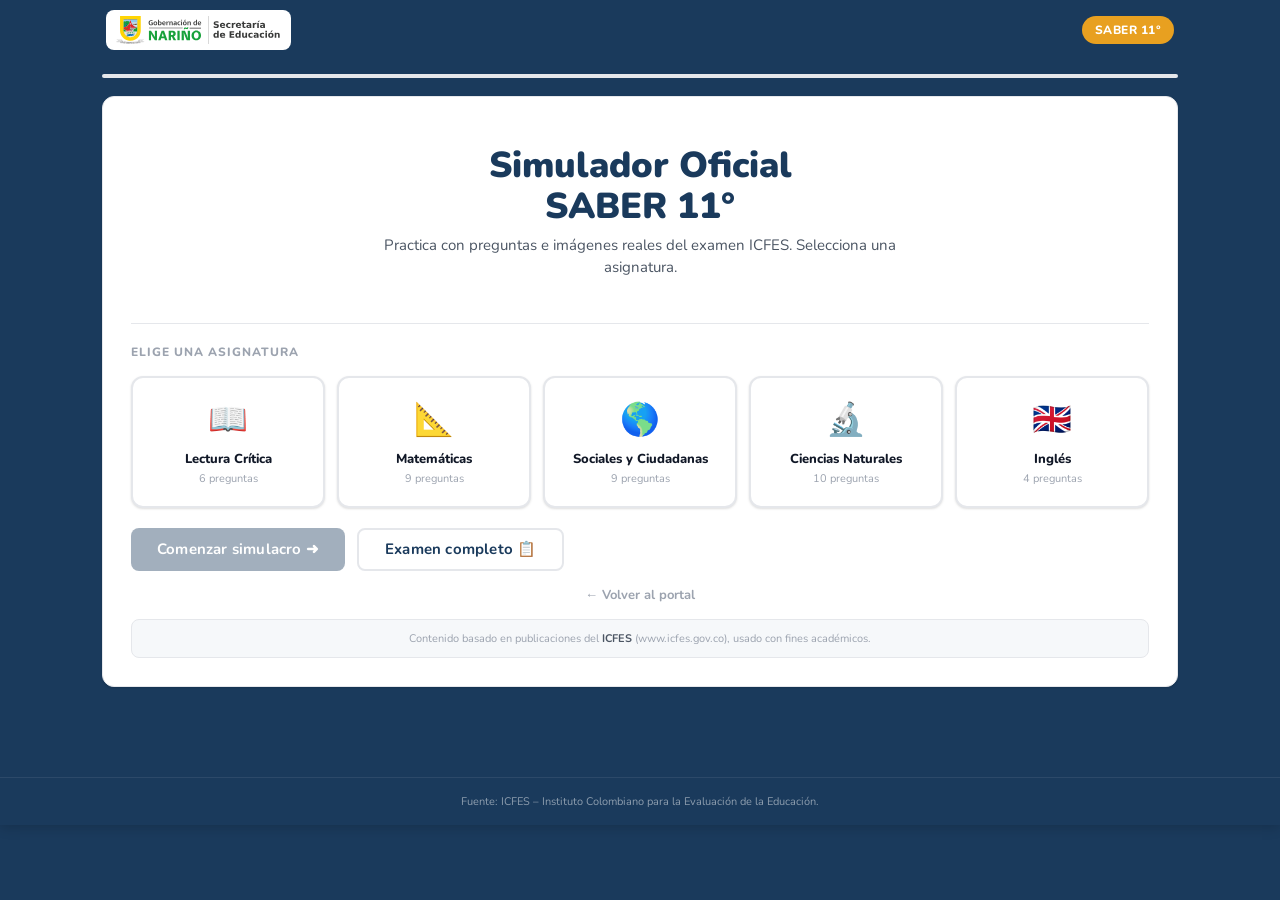
